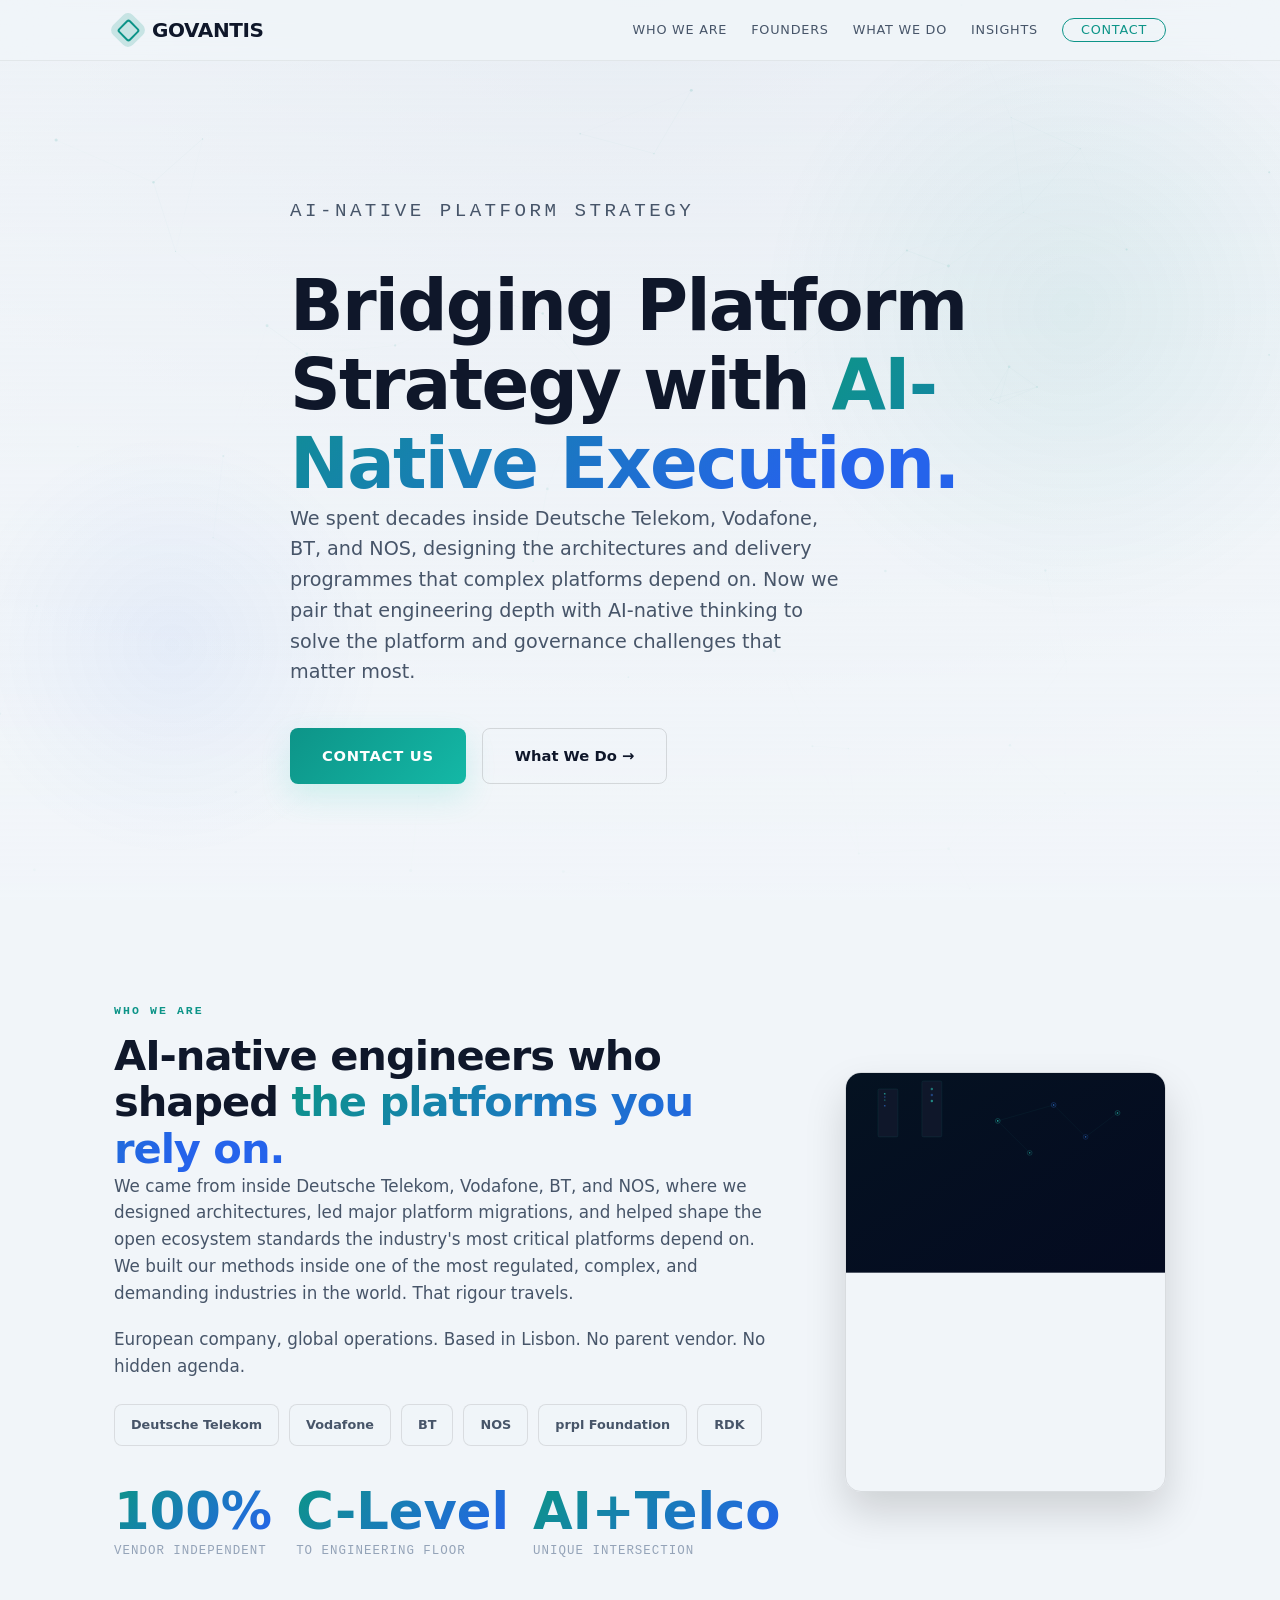
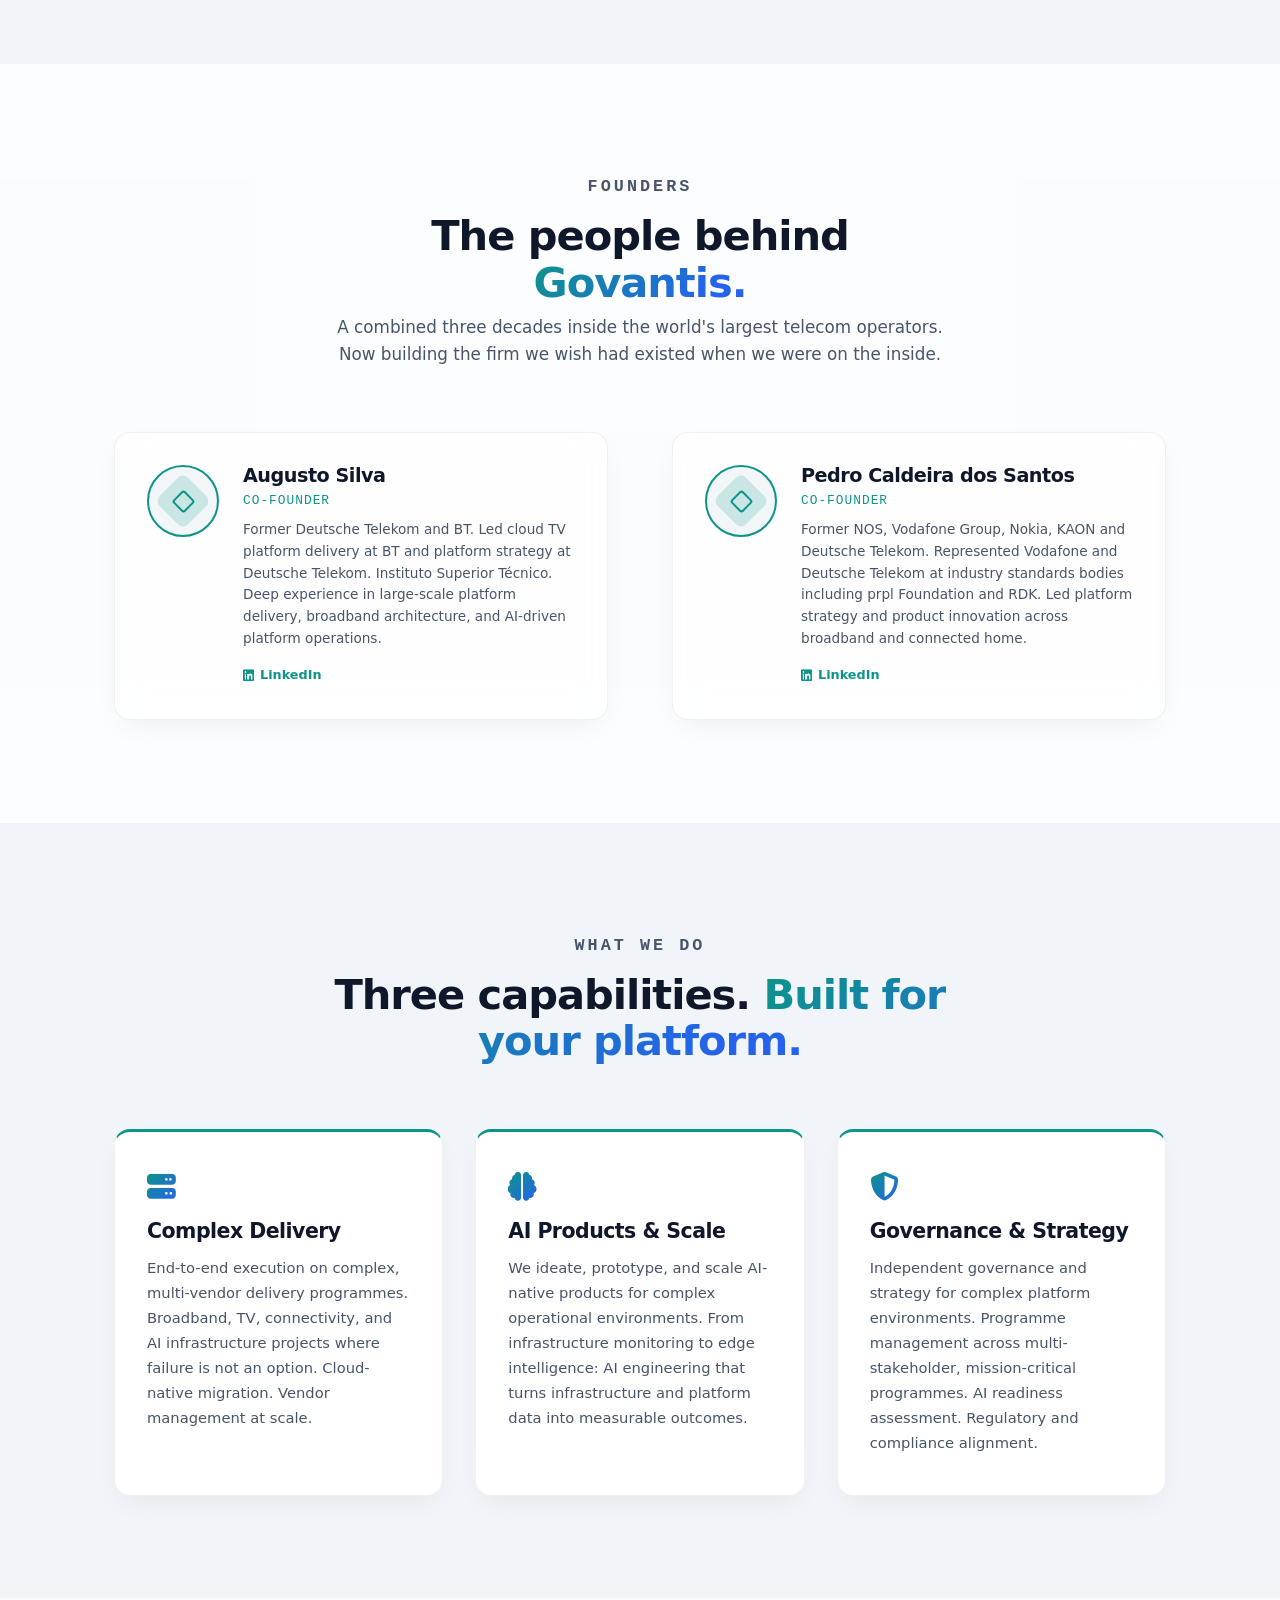
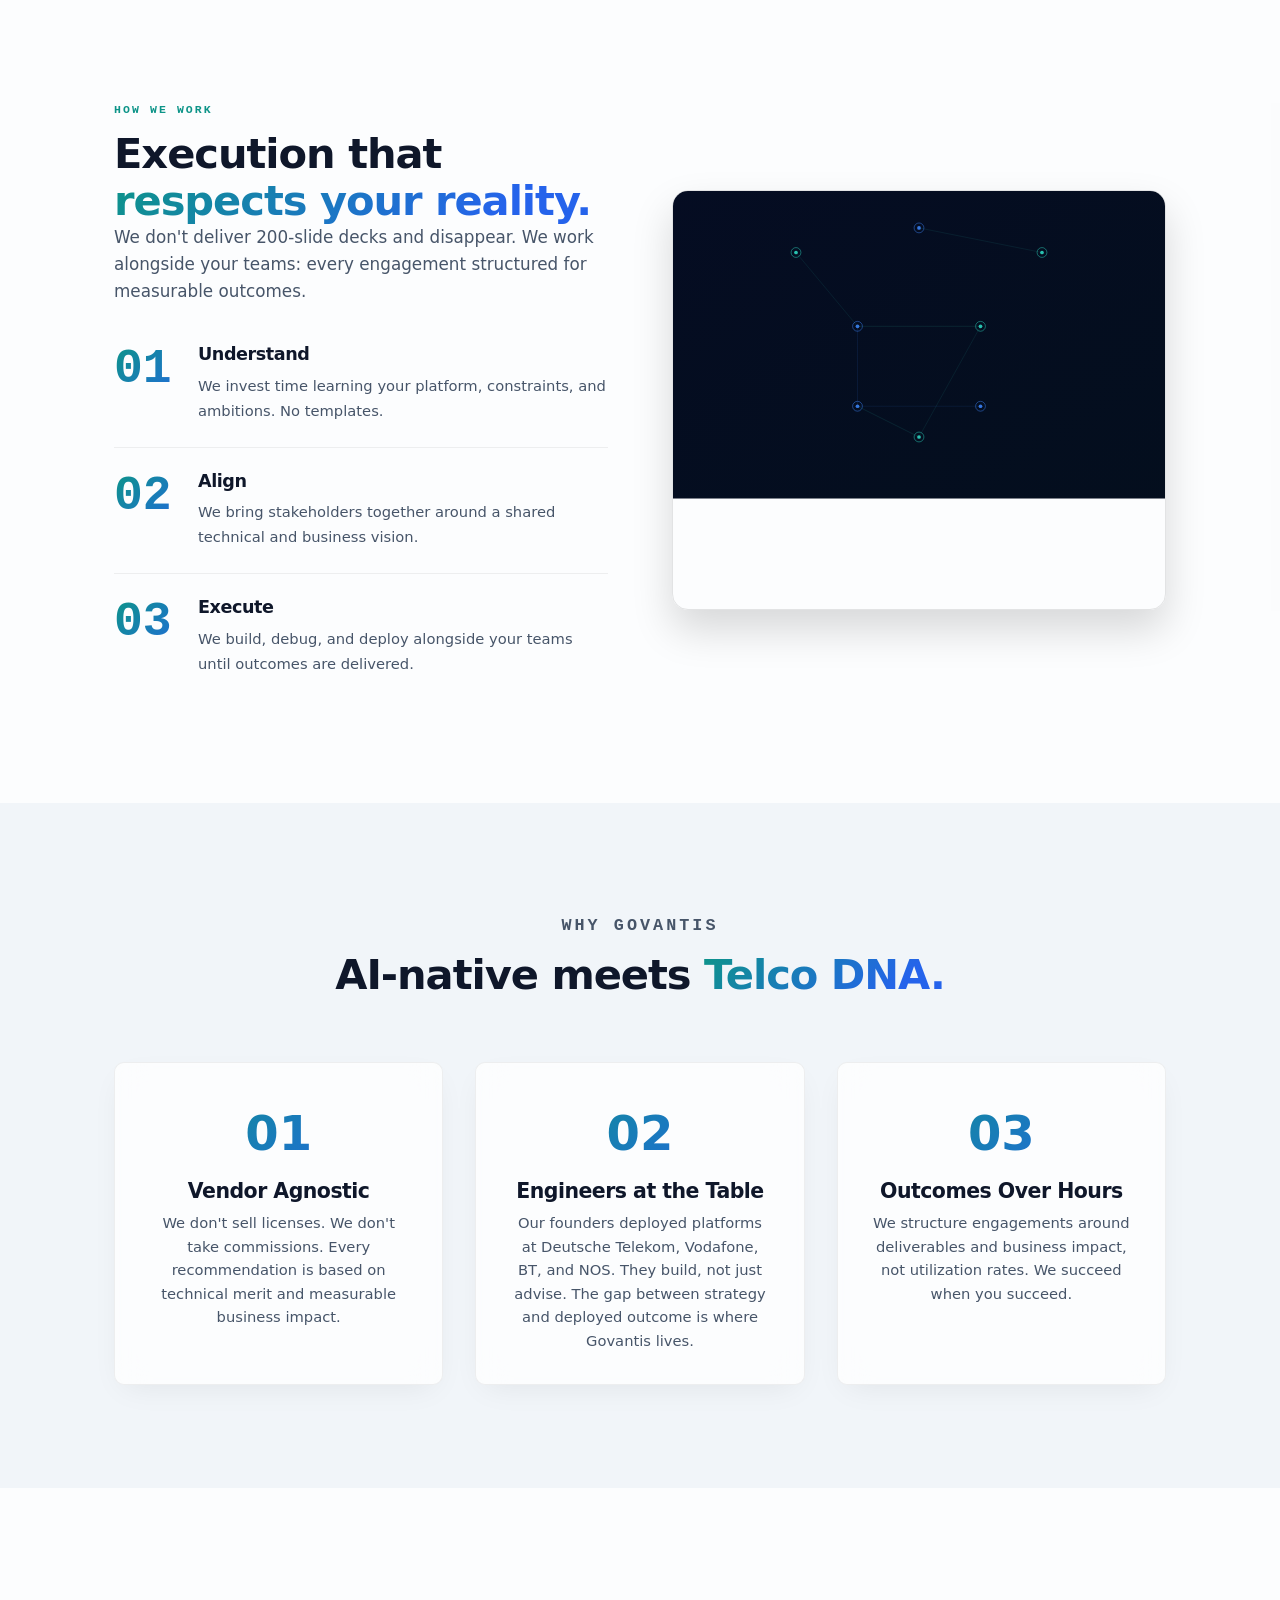
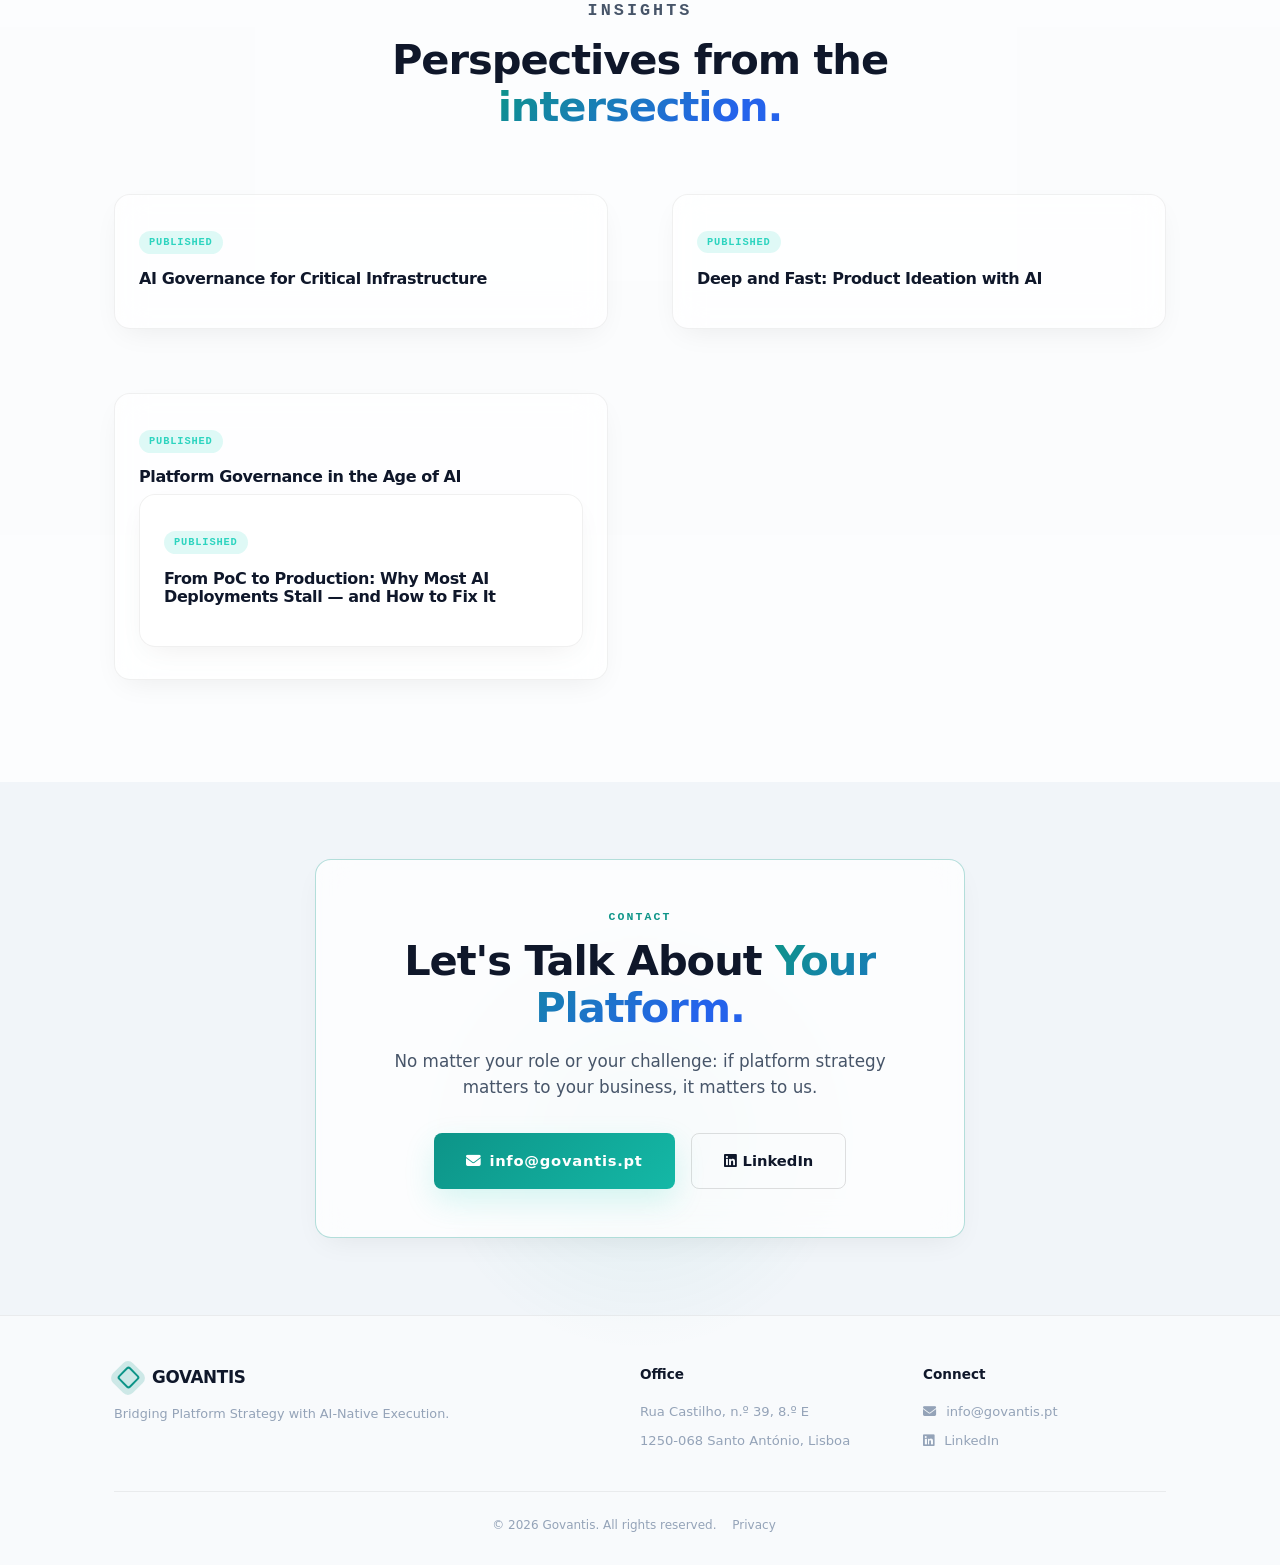
==== index.html @ 92e49b00 "Publish: 3 insights (AI Governance, Deep&Fast, Platform Governance) + PDFs" ====
<!DOCTYPE html>
<html lang="en">
<head>
    <meta charset="UTF-8">
    <meta http-equiv="Content-Security-Policy" content="default-src 'none'; script-src 'self' 'unsafe-inline' https://www.googletagmanager.com https://*.google-analytics.com https://snap.licdn.com; style-src 'self' 'unsafe-inline' https://fonts.googleapis.com https://cdnjs.cloudflare.com; font-src 'self' https://fonts.gstatic.com https://cdnjs.cloudflare.com; img-src 'self' data: https://*.google-analytics.com https://*.analytics.google.com https://*.g.doubleclick.net https://px.ads.linkedin.com; connect-src 'self' https://www.googletagmanager.com https://*.google-analytics.com https://*.analytics.google.com https://*.g.doubleclick.net https://snap.licdn.com https://*.ads.linkedin.com; frame-ancestors 'none'; base-uri 'self'; form-action 'self';">
    <meta http-equiv="X-Content-Type-Options" content="nosniff">
    <meta name="viewport" content="width=device-width, initial-scale=1.0">
    <meta name="description" content="Govantis — AI-native platform strategy consultancy for telecom operators. Complex Delivery, AI Products &amp; Scale, Governance &amp; Strategy. 100% vendor independent.">
    <meta name="robots" content="index, follow">
    <meta name="color-scheme" content="dark light">
    <meta name="google-site-verification" content="SpotRyNFncIbzcT3WdLFWmuHNCg55gSS2sIQDyolEV4">
    <title>Govantis — AI-Native Platform Strategy &amp; Execution for Telecom Operators</title>

    <!-- Google Analytics 4 — Adicionar ID real em https://analytics.google.com -->
    <!-- Google tag (gtag.js) -->
    <script async src="https://www.googletagmanager.com/gtag/js?id=G-XBNZGB109W"></script>
    <script>
    window.dataLayer = window.dataLayer || [];
    function gtag(){dataLayer.push(arguments);}
    gtag('js', new Date());
    gtag('config', 'G-XBNZGB109W', {
        send_page_view: true,
        cookie_flags: 'SameSite=None;Secure',
        anonymize_ip: true
    });
    </script>

    <!-- LinkedIn Insight Tag — Adicionar ID real em https://www.linkedin.com/campaignmanager -->
    <script>
    window._linkedin_partner_id = 'XXXXXXX';
    window._linkedin_data_partner_ids = window._linkedin_data_partner_ids || [];
    window._linkedin_data_partner_ids.push(window._linkedin_partner_id);
    </script>
    <script>
    (function(l){if(!l){window.lintrk=function(a,b){window.lintrk.q.push([a,b])};window.lintrk.q=[]}
    var s=document.getElementsByTagName('script')[0],b=document.createElement('script');
    b.type='text/javascript';b.async=true;
    b.src='https://snap.licdn.com/li.lms-analytics/insight.min.js';
    s.parentNode.insertBefore(b,s);})(window.linkedintrk);
    </script>

    <!-- Open Graph -->
    <meta property="og:title" content="Govantis — AI-Native Platform Strategy &amp; Execution">
    <meta property="og:description" content="AI-native platform consultancy for critical infrastructure. Complex Delivery, AI Products, and Governance for organizations that run on high-stakes platforms.">
    <meta property="og:url" content="https://govantis.pt/">
    <meta property="og:type" content="website">
    <meta property="og:image" content="https://govantis.pt/brand/govantis-og-image.svg">
    <meta property="og:image:width" content="1200">
    <meta property="og:image:height" content="630">
    <meta property="twitter:image" content="https://govantis.pt/brand/govantis-og-image.svg">
    <meta name="twitter:site" content="@Govantis">
    <meta property="og:locale" content="en_US">
    <meta property="og:site_name" content="Govantis">

    <!-- Twitter Card -->
    <meta name="twitter:card" content="summary_large_image">
    <meta name="twitter:title" content="Govantis — AI-Native Platform Strategy &amp; Execution">
    <meta name="twitter:description" content="AI-native platform consultancy for critical infrastructure. Complex Delivery, AI Products, and Governance for organizations that run on high-stakes platforms.">

    <!-- Structured Data -->
    <script type="application/ld+json">
    {
        "@context": "https://schema.org",
        "@type": "Organization",
        "name": "Govantis",
        "url": "https://govantis.pt/",
        "logo": "https://govantis.pt/brand/govantis-icon-512.svg",
        "description": "AI-native platform strategy consultancy for telecom operators. Independent, vendor-agnostic, founded by ex-Deutsche Telekom, Vodafone, BT and NOS engineers.",
        "address": {
            "@type": "PostalAddress",
            "streetAddress": "Rua Castilho, n.º 39, 8.º E",
            "addressLocality": "Lisbon",
            "addressCountry": "PT"
        },
        "email": "info@govantis.pt",
        "foundingDate": "2026-04",
        "contactPoint": {
            "@type": "ContactPoint",
            "telephone": "+351-XXX-XXX-XXX",
            "contactType": "sales",
            "email": "info@govantis.pt",
            "availableLanguage": ["English", "Portuguese"]
        },
        "keywords": ["telecom consulting", "AI strategy", "RDK", "platform governance", "AI Act compliance", "vendor independence"],
        "knowsAbout": ["artificial intelligence", "telecommunications", "platform engineering", "RDK", "broadband", "TV platforms"],
        "numberOfEmployees": 2,
        "sameAs": [
            "https://www.linkedin.com/company/govant-is/",
            "https://www.linkedin.com/in/augustosilva",
            "https://www.linkedin.com/in/pedrocaldeirasantos"
        ]
    }
    </script>
    <script type="application/ld+json">
    {
        "@context": "https://schema.org",
        "@type": "ProfessionalService",
        "name": "Govantis",
        "description": "Boutique consultancy for telecom operators adopting AI. Complex delivery, AI products, governance and strategy.",
        "areaServed": "Europe",
        "hasOfferCatalog": {
            "@type": "OfferCatalog",
            "name": "Govantis Services",
            "itemListElement": [
                {"@type": "Offer", "itemOffered": {"@type": "Service", "name": "Complex Delivery", "description": "Multi-vendor delivery programmes for broadband, TV, and AI infrastructure"}},
                {"@type": "Offer", "itemOffered": {"@type": "Service", "name": "AI Products & Scale", "description": "Ideate, prototype, and scale AI-native products for complex operational environments"}},
                {"@type": "Offer", "itemOffered": {"@type": "Service", "name": "Governance & Strategy", "description": "Independent governance, AI readiness assessment, regulatory compliance"}}
            ]
        }
    }
    </script>

    <link rel="canonical" href="https://govantis.pt/">
    <link rel="icon" type="image/svg+xml" href="/brand/govantis-favicon.svg">
    <link rel="apple-touch-icon" href="/brand/govantis-icon-256.png">
    <link rel="preconnect" href="https://fonts.googleapis.com">
    <link rel="preconnect" href="https://fonts.gstatic.com" crossorigin>
    <link href="https://fonts.googleapis.com/css2?family=Inter:wght@300;400;500;600;700;800;900&family=JetBrains+Mono:wght@400;500&display=swap" rel="stylesheet">
    <link rel="stylesheet" href="https://cdnjs.cloudflare.com/ajax/libs/font-awesome/6.5.1/css/all.min.css">
    <style>
        /* ========================================
           DESIGN SYSTEM — Dual Mode (Dark + Light)
           ======================================== */

        /* --- DARK MODE (default) --- */
        :root {
            --bg: #020617; --bg2: #0f172a;
            --surface: rgba(15,23,42,0.6); --surface-hover: rgba(30,41,59,0.6);
            --elevated: rgba(30,41,59,0.5);
            --accent: #2dd4bf; --accent2: #3b82f6;
            --accent-glow: rgba(45,212,191,0.06);
            --accent2-glow: rgba(59,130,246,0.05);
            --text: #f8fafc; --text2: #94a3b8; --text3: #64748b;
            --border: rgba(255,255,255,0.06); --border-med: rgba(255,255,255,0.10);
            --card-bg: rgba(15,23,42,0.55); --card-hover: rgba(30,41,59,0.55);
            --header-bg: rgba(2,6,23,0.7); --header-blur: blur(24px);
            --pillar-bg: transparent; --pillar-border: var(--accent);
            --partner-bg: rgba(30,41,59,0.35); --partner-text: #cbd5e1;
            --stat3: var(--text3);
            --canvas-bg: radial-gradient(circle at 50% 0%, #0f172a 0%, var(--bg) 85%);
            --overlay: linear-gradient(180deg, rgba(2,6,23,0.15) 0%, rgba(2,6,23,0.9) 100%);
            --footer-bg: rgba(2,6,23,0.95);
            --btn-outline-border: rgba(255,255,255,0.10); --btn-outline-text: var(--text);
            --pillar-text: var(--text2);
            --card-shadow: 0 20px 50px -15px rgba(0,0,0,0.4);
            --cta-card-border: rgba(45,212,191,0.2);
        }

        /* --- LIGHT MODE (system preference) --- */
        @media (prefers-color-scheme: light) {
            :root {
                --bg: #f1f5f9; --bg2: #e2e8f0;
                --surface: rgba(255,255,255,0.75); --surface-hover: rgba(255,255,255,0.9);
                --elevated: rgba(255,255,255,0.85);
                --accent: #0d9488; --accent2: #2563eb;
                --accent-glow: rgba(13,148,136,0.08);
                --accent2-glow: rgba(37,99,235,0.06);
                --text: #0f172a; --text2: #475569; --text3: #94a3b8;
                --border: rgba(0,0,0,0.06); --border-med: rgba(0,0,0,0.10);
                --card-bg: rgba(255,255,255,0.75); --card-hover: rgba(255,255,255,0.95);
                --header-bg: rgba(241,245,249,0.8); --header-blur: blur(20px);
                --pillar-bg: #fff; --pillar-border: var(--accent);
                --partner-bg: rgba(241,245,249,0.8); --partner-text: #475569;
                --stat3: var(--text3);
                --canvas-bg: radial-gradient(circle at 50% 0%, #e2e8f0 0%, #f1f5f9 85%);
                --overlay: linear-gradient(180deg, rgba(241,245,249,0.4) 0%, rgba(241,245,249,0.92) 100%);
                --footer-bg: #f8fafc;
                --btn-outline-border: rgba(0,0,0,0.12); --btn-outline-text: var(--text);
                --pillar-text: var(--text2);
                --card-shadow: 0 10px 30px -10px rgba(0,0,0,0.08);
                --cta-card-border: rgba(13,148,136,0.3);
            }
        }

        /* --- Base --- */
        *,*::before,*::after{margin:0;padding:0;box-sizing:border-box}
        html{scroll-behavior:smooth}
        body{font-family:'Inter',system-ui,sans-serif;background:var(--bg);color:var(--text);line-height:1.6;overflow-x:hidden;-webkit-font-smoothing:antialiased;transition:background .3s,color .3s}
        :focus-visible{outline:2px solid #2dd4bf;outline-offset:2px;border-radius:2px}

        /* --- Canvas (dark anchor in all modes) --- */
        #canvas{position:fixed;top:0;left:0;width:100vw;height:100vh;z-index:-2;background:var(--canvas-bg)}
        .canvas-overlay{position:fixed;top:0;left:0;width:100vw;height:100vh;background:var(--overlay);z-index:-1;pointer-events:none;transition:background .3s}

        /* --- Layout --- */
        .container{max-width:1180px;margin:0 auto;padding:0 5%;position:relative;z-index:10}
        .sec{padding:clamp(4rem,8vw,7rem) 0}
        .grid2{display:grid;grid-template-columns:1fr 1fr;gap:clamp(2rem,5vw,4rem);align-items:center}
        .grid3{display:grid;grid-template-columns:repeat(3,1fr);gap:clamp(1.5rem,3vw,2rem)}
        @media(max-width:992px){.grid2,.grid3{grid-template-columns:1fr}}

        /* --- Typography --- */
        h1,h2,h3,h4{font-weight:700;line-height:1.12;letter-spacing:-.025em}
        h1{font-size:clamp(2.4rem,5.5vw,4.8rem)}
        h2{font-size:clamp(1.7rem,3.8vw,2.6rem)}
        h3{font-size:clamp(1.15rem,1.6vw,1.5rem)}
        .grad{background:linear-gradient(135deg,var(--accent) 0%,var(--accent2) 80%);-webkit-background-clip:text;-webkit-text-fill-color:transparent;background-clip:text;color:transparent;font-weight:800}
        .label{color:var(--accent);text-transform:uppercase;letter-spacing:.18em;font-size:.72rem;font-weight:600;margin-bottom:.75rem;font-family:'JetBrains Mono',monospace}

        /* --- Glass Cards --- */
        .glass{background:var(--card-bg);backdrop-filter:blur(24px);-webkit-backdrop-filter:blur(24px);border:1px solid var(--border);border-radius:16px;box-shadow:var(--card-shadow);transition:background .3s,border .3s,box-shadow .3s}
        .glass-sm{border-radius:10px}

        /* --- Header --- */
        .header{position:fixed;top:0;left:0;width:100%;z-index:1000;padding:14px 0;background:var(--header-bg);backdrop-filter:var(--header-blur);-webkit-backdrop-filter:var(--header-blur);border-bottom:1px solid var(--border);transition:background .3s}
        .header .container{display:flex;justify-content:space-between;align-items:center}
        .logo{display:flex;align-items:center;gap:10px;cursor:pointer;text-decoration:none}
        .logo-mark{position:relative;width:28px;height:28px;display:flex;align-items:center;justify-content:center}
        .logo-mark .outer{position:absolute;inset:0;background:var(--accent);border-radius:7px;transform:rotate(45deg);opacity:.18;transition:transform .5s ease}
        .logo-mark:hover .outer,.logo-mark.anim .outer{transform:rotate(90deg)}
        .logo-mark .inner{width:17px;height:17px;border:2px solid var(--accent);border-radius:3px;transform:rotate(45deg);transition:transform .5s ease}
        .logo-mark:hover .inner,.logo-mark.anim .inner{transform:rotate(0deg)}
        .logo-text{font-size:1.25rem;font-weight:700;letter-spacing:-.02em;color:var(--text)}
        .nav{display:flex;gap:24px;align-items:center}
        .nav a{font-size:.8rem;font-weight:500;color:var(--text2);text-transform:uppercase;letter-spacing:.06em;transition:color .15s;text-decoration:none;padding:6px 0;line-height:1}
        .nav a:hover{color:var(--accent)}
        .nav a.cta-link{padding:5px 18px;border:1px solid var(--accent);border-radius:100px;color:var(--accent);line-height:1}
        .nav a.cta-link:hover{background:var(--accent);color:#fff}
        @media(max-width:768px){
            .nav{position:fixed;top:0;right:-100%;width:75%;max-width:320px;height:100vh;flex-direction:column;padding:80px 32px 32px;gap:0;background:rgba(2,6,23,.97);backdrop-filter:blur(24px);transition:right .3s ease;z-index:999;align-items:stretch}
            .nav.open{right:0}
            .nav a{padding:14px 0;border-bottom:1px solid rgba(255,255,255,.04);font-size:.85rem;display:block}
            .nav a.cta-link{border:1px solid var(--accent);border-radius:100px;margin-top:16px;text-align:center;padding:10px 0}
            .hamburger{display:flex!important}
            .hamburger.open .bar:nth-child(1){transform:rotate(45deg) translate(5px,5px)}
            .hamburger.open .bar:nth-child(2){opacity:0}
            .hamburger.open .bar:nth-child(3){transform:rotate(-45deg) translate(5px,-5px)}
        }
        @media(min-width:769px){.hamburger{display:none!important}}

        /* --- Hero --- */
        .hero{min-height:100vh;display:flex;align-items:center;padding-top:80px;position:relative}
        .hero::before{content:'';position:absolute;top:-10%;right:-15%;width:800px;height:800px;background:radial-gradient(circle,var(--accent-glow) 0%,transparent 55%);animation:pulseA 12s infinite alternate ease-in-out;z-index:0;pointer-events:none}
        .hero::after{content:'';position:absolute;bottom:-5%;left:-10%;width:600px;height:600px;background:radial-gradient(circle,var(--accent2-glow) 0%,transparent 50%);animation:pulseB 14s infinite alternate-reverse ease-in-out;z-index:0;pointer-events:none}
        @keyframes pulseA{0%{opacity:.25;transform:scale(.85) translate(0,0)}100%{opacity:.65;transform:scale(1.1) translate(-40px,40px)}}
        @keyframes pulseB{0%{opacity:.2;transform:scale(.9) translate(0,0)}100%{opacity:.55;transform:scale(1.08) translate(30px,-30px)}}
        .hero-content{position:relative;z-index:1;max-width:700px}
        .hero p{font-size:clamp(1rem,1.6vw,1.2rem);color:var(--text2);max-width:560px;margin-bottom:2.5rem;font-weight:400}

        /* --- Buttons --- */
        .btn{display:inline-flex;align-items:center;gap:8px;padding:15px 32px;background:linear-gradient(135deg,var(--accent) 0%,#14b8a6 100%);color:#fff;font-weight:700;font-size:.92rem;border:none;border-radius:8px;cursor:pointer;text-transform:uppercase;letter-spacing:.05em;box-shadow:0 12px 30px rgba(45,212,191,.18);transition:all .3s;text-decoration:none}
        .btn:hover{transform:translateY(-3px);box-shadow:0 20px 45px rgba(45,212,191,.3)}
        .btn-outline{display:inline-flex;align-items:center;gap:6px;padding:15px 32px;background:transparent;border:1px solid var(--btn-outline-border);color:var(--btn-outline-text);font-weight:600;font-size:.92rem;border-radius:8px;cursor:pointer;text-decoration:none;transition:all .3s}
        .btn-outline:hover{border-color:var(--accent);color:var(--accent);transform:translateY(-2px)}
        .btn-group{display:flex;gap:1rem;flex-wrap:wrap}

        /* --- Image blocks --- */
        .img-block{height:420px;border-radius:16px;overflow:hidden;border:1px solid var(--border-med);box-shadow:0 20px 40px rgba(0,0,0,.15);position:relative}

        /* --- Partners --- */
        .partner-row{display:flex;flex-wrap:wrap;gap:10px;margin-top:1.5rem}
        .partner{background:var(--partner-bg);padding:10px 16px;border-radius:8px;font-weight:600;font-size:.8rem;color:var(--partner-text);border:1px solid var(--border-med);transition:all .3s}
        .partner:hover{border-color:var(--accent);color:var(--text);background:rgba(45,212,191,.07);transform:translateY(-2px)}

        /* --- Section header --- */
        .sec-header{text-align:center;max-width:620px;margin:0 auto 4rem}
        .sec-header p{color:var(--text2);margin-top:.5rem;font-size:1.05rem}

        /* --- Pillars --- */
        .pillar{padding:2.5rem 2rem;border-top:3px solid var(--pillar-border);background:var(--pillar-bg);border-radius:16px;transition:all .4s;box-shadow:var(--card-shadow);border:1px solid var(--border);border-top:3px solid var(--pillar-border)}
        .pillar:hover{transform:translateY(-8px);box-shadow:0 20px 50px rgba(45,212,191,.08)}
        .pillar i{font-size:1.8rem;background:linear-gradient(135deg,var(--accent),var(--accent2));-webkit-background-clip:text;-webkit-text-fill-color:transparent;margin-bottom:1.2rem}
        .pillar h3{margin-bottom:.75rem}
        .pillar p{font-size:.92rem;color:var(--pillar-text);line-height:1.7}

        /* --- Stats --- */
        .stat-block{display:grid;grid-template-columns:repeat(3,1fr);gap:1.5rem;margin-top:2.5rem}
        .stat .num{font-size:clamp(2rem,4vw,3.5rem);font-weight:900;background:linear-gradient(135deg,var(--accent),var(--accent2));-webkit-background-clip:text;-webkit-text-fill-color:transparent;line-height:1;margin-bottom:.25rem;white-space:nowrap}
        .stat .desc{font-size:.78rem;color:var(--stat3);font-family:'JetBrains Mono',monospace;text-transform:uppercase;letter-spacing:.08em}
        @media(max-width:768px){.stat-block{grid-template-columns:1fr}}

        /* --- How We Work --- */
        .process-step{display:flex;gap:1.5rem;padding:1.5rem 0;border-bottom:1px solid var(--border)}
        .process-step:last-child{border-bottom:none}
        .process-num{font-family:'JetBrains Mono',monospace;font-size:3rem;font-weight:900;background:linear-gradient(135deg,var(--accent),var(--accent2));-webkit-background-clip:text;-webkit-text-fill-color:transparent;line-height:1;min-width:60px}
        .process-body h4{font-size:1.1rem;margin-bottom:.5rem}
        .process-body p{font-size:.92rem;color:var(--text2);line-height:1.7}

        /* --- Founders --- */
        .founder-card{display:flex;gap:1.5rem;padding:2rem;align-items:flex-start}
        .founder-avatar{width:72px;height:72px;border-radius:50%;border:2px solid var(--accent);display:flex;align-items:center;justify-content:center;flex-shrink:0;background:rgba(15,23,42,.8);overflow:hidden}
        .founder-avatar .logo-mark{width:40px;height:40px}
        .founder-info h3{font-size:1.2rem;margin-bottom:.25rem;color:var(--text)}
        .founder-info .title{color:var(--accent);font-size:.8rem;font-family:'JetBrains Mono',monospace;text-transform:uppercase;letter-spacing:.08em;margin-bottom:.5rem}
        .founder-info p{font-size:.85rem;color:var(--text2);line-height:1.6;margin-bottom:.75rem}
        .founder-info .linkedin{display:inline-flex;align-items:center;gap:6px;color:var(--accent);font-size:.8rem;text-decoration:none;font-weight:600}
        .founder-info .linkedin:hover{opacity:.8}
        @media(max-width:768px){.founder-card{flex-direction:column;align-items:center;text-align:center}}

        /* --- Insights --- */
        .insight-card{padding:2rem 1.5rem;text-align:left;transition:all .3s;text-decoration:none;display:block;color:inherit;}
        .insight-card:hover{transform:translateY(-5px);border-color:var(--accent);box-shadow:0 15px 40px rgba(45,212,191,.08)}
        .insight-card .tag{display:inline-block;padding:3px 10px;background:rgba(45,212,191,.1);color:var(--accent);border-radius:100px;font-size:.65rem;font-weight:600;text-transform:uppercase;letter-spacing:.08em;margin-bottom:1rem;font-family:'JetBrains Mono',monospace}
        .insight-card h4{font-size:1rem;margin-bottom:.5rem;color:var(--text)}
        .insight-card p{font-size:.82rem;color:var(--text3);line-height:1.6}
        .insight-card .author{font-size:.72rem;color:var(--text3);margin-top:1rem;font-family:'JetBrains Mono',monospace}

        /* --- CTA --- */
        .cta{text-align:center;padding:clamp(3rem,6vw,5rem) 0;position:relative}
        .cta::before{content:'';position:absolute;top:20%;left:50%;transform:translateX(-50%);width:500px;height:500px;background:radial-gradient(circle,var(--accent-glow) 0%,transparent 60%);pointer-events:none}
        .cta-card{display:inline-block;padding:3rem;max-width:650px;border:1px solid var(--cta-card-border)}

        /* --- Footer --- */
        .footer{padding:3rem 0 2rem;border-top:1px solid var(--border);background:var(--footer-bg);transition:background .3s}
        .footer-grid{display:grid;grid-template-columns:2fr 1fr 1fr;gap:2.5rem}
        .footer-grid h5{font-size:.85rem;margin-bottom:1rem;color:var(--text)}
        .footer-grid p,.footer-grid a{display:block;color:var(--text3);font-size:.82rem;margin-bottom:.5rem;transition:color .15s;text-decoration:none}
        .footer-grid a:hover{color:var(--accent)}
        .footer-bottom{margin-top:2rem;padding-top:1.5rem;border-top:1px solid var(--border);text-align:center;color:var(--text3);font-size:.75rem}
        .footer-bottom a{color:var(--text3);text-decoration:none;margin:0 .75rem}
        .footer-bottom a:hover{color:var(--accent)}
        @media(max-width:768px){.footer-grid{grid-template-columns:1fr}}

        /* --- Animations --- */
        .reveal{opacity:0;transform:translateY(35px);transition:opacity .8s ease,transform .8s ease}
        .reveal.vis{opacity:1;transform:translateY(0)}


        /* --- Alt section backgrounds --- */
        .sec-alt{background:var(--surface);transition:background .3s}

        /* --- Glass refinement for light mode --- */
        @media (prefers-color-scheme: light) {
            .glass{backdrop-filter:blur(16px);-webkit-backdrop-filter:blur(16px)}
            .pillar{border:1px solid var(--border);border-top:3px solid var(--pillar-border)}
            .founder-avatar{background:rgba(241,245,249,0.9)}
        }
    </style>
</head>
<body>
<canvas id="canvas"></canvas>
<div class="canvas-overlay"></div>

<header class="header">
    <div class="container">
        <a href="#" class="logo" id="log">
            <div class="logo-mark"><div class="outer"></div><div class="inner"></div></div>
            <span class="logo-text">GOVANTIS</span>
        </a>
        <nav class="nav" id="nav">
            <a href="#who">Who We Are</a>
            <a href="#founders">Founders</a>
            <a href="#what">What We Do</a>
            <a href="#insights">Insights</a>
            <a href="#contact" class="cta-link">Contact</a>
        </nav>
        <button class="hamburger" id="hamburger" aria-label="Menu" style="display:none">
            <span class="bar" style="display:block;width:22px;height:2px;background:var(--text);margin:5px 0;border-radius:1px;transition:transform .3s,opacity .3s"></span>
            <span class="bar" style="display:block;width:22px;height:2px;background:var(--text);margin:5px 0;border-radius:1px;transition:transform .3s,opacity .3s"></span>
            <span class="bar" style="display:block;width:22px;height:2px;background:var(--text);margin:5px 0;border-radius:1px;transition:transform .3s,opacity .3s"></span>
        </button>
    </div>
</header>
<main id="content">

<section class="hero">
    <div class="container">
        <div class="hero-content reveal">
            <p class="label">AI-Native Platform Strategy</p>
            <h1>Bridging Platform Strategy with <span class="grad">AI-Native Execution.</span></h1>
            <p>We spent decades inside Deutsche Telekom, Vodafone, BT, and NOS, designing the architectures and delivery programmes that complex platforms depend on. Now we pair that engineering depth with AI-native thinking to solve the platform and governance challenges that matter most.</p>
            <div class="btn-group">
                <a href="mailto:info@govantis.pt" class="btn">Contact Us</a>
                <a href="#what" class="btn-outline">What We Do →</a>
            </div>
        </div>
    </div>
</section>

<section id="who" class="sec">
    <div class="container grid2">
        <div class="reveal">
            <p class="label">Who We Are</p>
            <h2>AI-native engineers who shaped <span class="grad">the platforms you rely on.</span></h2>
            <p style="color:var(--text2);font-size:1.05rem;margin-bottom:1.2rem;">We came from inside Deutsche Telekom, Vodafone, BT, and NOS, where we designed architectures, led major platform migrations, and helped shape the open ecosystem standards the industry's most critical platforms depend on. We built our methods inside one of the most regulated, complex, and demanding industries in the world. That rigour travels.</p>
            <p style="color:var(--text2);font-size:1.05rem;margin-bottom:1.2rem;">European company, global operations. Based in Lisbon. No parent vendor. No hidden agenda.</p>
            <div class="partner-row">
                <div class="partner">Deutsche Telekom</div><div class="partner">Vodafone</div><div class="partner">BT</div>
                <div class="partner">NOS</div><div class="partner">prpl Foundation</div><div class="partner">RDK</div>
            </div>
            <div class="stat-block">
                <div class="stat"><div class="num">100%</div><div class="desc">Vendor Independent</div></div>
                <div class="stat"><div class="num">C-Level</div><div class="desc">to Engineering Floor</div></div>
                <div class="stat"><div class="num">AI+Telco</div><div class="desc">Unique Intersection</div></div>
            </div>
        </div>
        <div class="reveal" style="transition-delay:150ms">
            <div class="img-block">
<svg xmlns="http://www.w3.org/2000/svg" viewBox="0 0 800 500" fill="none"><defs><linearGradient id="g1v7" x1="0" y1="0" x2="1" y2="1"><stop offset="0%" stop-color="#2dd4bf" stop-opacity="0.06"/><stop offset="100%" stop-color="#3b82f6" stop-opacity="0.04"/></linearGradient></defs><rect width="800" height="500" fill="#020617"/><rect width="800" height="500" fill="url(#g1v7)"/><g stroke="#ffffff" stroke-opacity="0.02" stroke-width="1"><line x1="0" y1="80" x2="800" y2="80"/><line x1="0" y1="160" x2="800" y2="160"/><line x1="0" y1="250" x2="800" y2="250"/><line x1="100" y1="0" x2="100" y2="500"/><line x1="220" y1="0" x2="220" y2="500"/><line x1="360" y1="0" x2="360" y2="500"/><line x1="500" y1="0" x2="500" y2="500"/></g><g><rect x="80" y="40" width="50" height="120" rx="4" fill="#0f172a" stroke="#2dd4bf" stroke-opacity="0.2" stroke-width="1"/><rect x="95" y="50" width="4" height="4" rx="1" fill="#2dd4bf" opacity="0.6"/><rect x="95" y="58" width="4" height="4" rx="1" fill="#3b82f6" opacity="0.4"/><rect x="95" y="66" width="4" height="4" rx="1" fill="#2dd4bf" opacity="0.3"/><rect x="95" y="80" width="4" height="4" rx="1" fill="#3b82f6" opacity="0.5"/></g><g><rect x="190" y="20" width="50" height="140" rx="4" fill="#0f172a" stroke="#2dd4bf" stroke-opacity="0.2" stroke-width="1"/><circle cx="215" cy="40" r="3" fill="#2dd4bf" opacity="0.5"/><circle cx="215" cy="55" r="3" fill="#3b82f6" opacity="0.4"/><circle cx="215" cy="70" r="3" fill="#2dd4bf" opacity="0.6"/></g><circle cx="380" cy="120" r="6" fill="none" stroke="#2dd4bf" stroke-opacity="0.4" stroke-width="1.5"/><circle cx="380" cy="120" r="2" fill="#2dd4bf" opacity="0.8"/><circle cx="520" cy="80" r="6" fill="none" stroke="#3b82f6" stroke-opacity="0.4" stroke-width="1.5"/><circle cx="520" cy="80" r="2" fill="#3b82f6" opacity="0.8"/><circle cx="460" cy="200" r="6" fill="none" stroke="#2dd4bf" stroke-opacity="0.3" stroke-width="1.5"/><circle cx="460" cy="200" r="2" fill="#2dd4bf" opacity="0.6"/><circle cx="600" cy="160" r="6" fill="none" stroke="#3b82f6" stroke-opacity="0.3" stroke-width="1.5"/><circle cx="600" cy="160" r="2" fill="#3b82f6" opacity="0.6"/><circle cx="680" cy="100" r="6" fill="none" stroke="#2dd4bf" stroke-opacity="0.4" stroke-width="1.5"/><circle cx="680" cy="100" r="2" fill="#2dd4bf" opacity="0.8"/><g stroke="#2dd4bf" stroke-opacity="0.12" stroke-width="1"><line x1="380" y1="120" x2="520" y2="80"/><line x1="380" y1="120" x2="460" y2="200"/><line x1="520" y1="80" x2="600" y2="160"/><line x1="600" y1="160" x2="680" y2="100"/></g></svg>
            </div>
        </div>
    </div>
</section>

<section id="founders" class="sec sec-alt">
    <div class="container">
        <div class="sec-header reveal">
            <p class="label">Founders</p>
            <h2>The people behind <span class="grad">Govantis.</span></h2>
            <p style="color:var(--text2)">A combined three decades inside the world's largest telecom operators. Now building the firm we wish had existed when we were on the inside.</p>
        </div>
        <div class="grid2">
            <div class="founder-card glass reveal">
                <div class="founder-avatar"><div class="logo-mark"><div class="outer"></div><div class="inner"></div></div></div>
                <div class="founder-info">
                    <h3>Augusto Silva</h3><div class="title">Co-Founder</div>
                    <p>Former Deutsche Telekom and BT. Led cloud TV platform delivery at BT and platform strategy at Deutsche Telekom. Instituto Superior Técnico. Deep experience in large-scale platform delivery, broadband architecture, and AI-driven platform operations.</p>
                    <a href="https://www.linkedin.com/in/augustosilva" class="linkedin" rel="noopener noreferrer" target="_blank"><i class="fa-brands fa-linkedin"></i> LinkedIn</a>
                </div>
            </div>
            <div class="founder-card glass reveal" style="transition-delay:100ms">
                <div class="founder-avatar"><div class="logo-mark"><div class="outer"></div><div class="inner"></div></div></div>
                <div class="founder-info">
                    <h3>Pedro Caldeira dos Santos</h3><div class="title">Co-Founder</div>
                    <p>Former NOS, Vodafone Group, Nokia, KAON and Deutsche Telekom. Represented Vodafone and Deutsche Telekom at industry standards bodies including prpl Foundation and RDK. Led platform strategy and product innovation across broadband and connected home.</p>
                    <a href="https://www.linkedin.com/in/pedrocaldeirasantos" class="linkedin" rel="noopener noreferrer" target="_blank"><i class="fa-brands fa-linkedin"></i> LinkedIn</a>
                </div>
            </div>
        </div>
    </div>
</section>

<section id="what" class="sec">
    <div class="container">
        <div class="sec-header reveal">
            <p class="label">What We Do</p>
            <h2>Three capabilities. <span class="grad">Built for your platform.</span></h2>
        </div>
        <div class="grid3">
            <div class="pillar reveal">
                <i class="fa-solid fa-server"></i>
                <h3>Complex Delivery</h3>
                <p>End-to-end execution on complex, multi-vendor delivery programmes. Broadband, TV, connectivity, and AI infrastructure projects where failure is not an option. Cloud-native migration. Vendor management at scale.</p>
            </div>
            <div class="pillar reveal" style="transition-delay:100ms">
                <i class="fa-solid fa-brain"></i>
                <h3>AI Products & Scale</h3>
                <p>We ideate, prototype, and scale AI-native products for complex operational environments. From infrastructure monitoring to edge intelligence: AI engineering that turns infrastructure and platform data into measurable outcomes.</p>
            </div>
            <div class="pillar reveal" style="transition-delay:200ms">
                <i class="fa-solid fa-shield-halved"></i>
                <h3>Governance & Strategy</h3>
                <p>Independent governance and strategy for complex platform environments. Programme management across multi-stakeholder, mission-critical programmes. AI readiness assessment. Regulatory and compliance alignment.</p>
            </div>
        </div>
    </div>
</section>

<section id="how" class="sec sec-alt">
    <div class="container grid2">
        <div class="reveal">
            <p class="label">How We Work</p>
            <h2>Execution that <span class="grad">respects your reality.</span></h2>
            <p style="color:var(--text2);font-size:1.05rem;margin-bottom:1rem;">We don't deliver 200-slide decks and disappear. We work alongside your teams: every engagement structured for measurable outcomes.</p>
            <div class="process-step"><div class="process-num">01</div><div class="process-body"><h4>Understand</h4><p>We invest time learning your platform, constraints, and ambitions. No templates.</p></div></div>
            <div class="process-step"><div class="process-num">02</div><div class="process-body"><h4>Align</h4><p>We bring stakeholders together around a shared technical and business vision.</p></div></div>
            <div class="process-step"><div class="process-num">03</div><div class="process-body"><h4>Execute</h4><p>We build, debug, and deploy alongside your teams until outcomes are delivered.</p></div></div>
        </div>
        <div class="reveal" style="transition-delay:150ms">
            <div class="img-block">
<svg xmlns="http://www.w3.org/2000/svg" viewBox="0 0 800 500" fill="none"><defs><linearGradient id="g2v7" x1="0" y1="0" x2="1" y2="1"><stop offset="0%" stop-color="#3b82f6" stop-opacity="0.05"/><stop offset="100%" stop-color="#2dd4bf" stop-opacity="0.04"/></linearGradient></defs><rect width="800" height="500" fill="#020617"/><rect width="800" height="500" fill="url(#g2v7)"/><circle cx="200" cy="100" r="8" fill="none" stroke="#2dd4bf" stroke-opacity="0.5" stroke-width="1.5"/><circle cx="200" cy="100" r="3" fill="#2dd4bf" opacity="0.9"/><circle cx="400" cy="60" r="8" fill="none" stroke="#3b82f6" stroke-opacity="0.5" stroke-width="1.5"/><circle cx="400" cy="60" r="3" fill="#3b82f6" opacity="0.9"/><circle cx="600" cy="100" r="8" fill="none" stroke="#2dd4bf" stroke-opacity="0.5" stroke-width="1.5"/><circle cx="600" cy="100" r="3" fill="#2dd4bf" opacity="0.9"/><circle cx="300" cy="220" r="8" fill="none" stroke="#3b82f6" stroke-opacity="0.5" stroke-width="1.5"/><circle cx="300" cy="220" r="3" fill="#3b82f6" opacity="0.9"/><circle cx="500" cy="220" r="8" fill="none" stroke="#2dd4bf" stroke-opacity="0.5" stroke-width="1.5"/><circle cx="500" cy="220" r="3" fill="#2dd4bf" opacity="0.9"/><circle cx="300" cy="350" r="8" fill="none" stroke="#3b82f6" stroke-opacity="0.5" stroke-width="1.5"/><circle cx="300" cy="350" r="3" fill="#3b82f6" opacity="0.9"/><circle cx="400" cy="400" r="8" fill="none" stroke="#2dd4bf" stroke-opacity="0.5" stroke-width="1.5"/><circle cx="400" cy="400" r="3" fill="#2dd4bf" opacity="0.9"/><circle cx="500" cy="350" r="8" fill="none" stroke="#3b82f6" stroke-opacity="0.5" stroke-width="1.5"/><circle cx="500" cy="350" r="3" fill="#3b82f6" opacity="0.9"/><g stroke-width="1"><line x1="200" y1="100" x2="300" y2="220" stroke="#2dd4bf" stroke-opacity="0.15"/><line x1="400" y1="60" x2="600" y2="100" stroke="#2dd4bf" stroke-opacity="0.15"/><line x1="300" y1="220" x2="500" y2="220" stroke="#2dd4bf" stroke-opacity="0.18"/><line x1="300" y1="220" x2="300" y2="350" stroke="#3b82f6" stroke-opacity="0.18"/><line x1="500" y1="220" x2="400" y2="400" stroke="#2dd4bf" stroke-opacity="0.15"/><line x1="300" y1="350" x2="400" y2="400" stroke="#2dd4bf" stroke-opacity="0.18"/><line x1="300" y1="350" x2="500" y2="350" stroke="#3b82f6" stroke-opacity="0.15"/></g></svg>
            </div>
        </div>
    </div>
</section>

<section id="why" class="sec">
    <div class="container">
        <div class="sec-header reveal">
            <p class="label">Why Govantis</p>
            <h2>AI-native meets <span class="grad">Telco DNA.</span></h2>
        </div>
        <div class="grid3">
            <div class="glass glass-sm reveal" style="padding:2rem;text-align:center">
                <div style="font-size:3rem;font-weight:900;background:linear-gradient(135deg,var(--accent),var(--accent2));-webkit-background-clip:text;-webkit-text-fill-color:transparent;margin-bottom:.5rem">01</div>
                <h3>Vendor Agnostic</h3>
                <p style="color:var(--text2);font-size:.92rem;margin-top:.5rem">We don't sell licenses. We don't take commissions. Every recommendation is based on technical merit and measurable business impact.</p>
            </div>
            <div class="glass glass-sm reveal" style="--d:100ms;padding:2rem;text-align:center">
                <div style="font-size:3rem;font-weight:900;background:linear-gradient(135deg,var(--accent),var(--accent2));-webkit-background-clip:text;-webkit-text-fill-color:transparent;margin-bottom:.5rem">02</div>
                <h3>Engineers at the Table</h3>
                <p style="color:var(--text2);font-size:.92rem;margin-top:.5rem">Our founders deployed platforms at Deutsche Telekom, Vodafone, BT, and NOS. They build, not just advise. The gap between strategy and deployed outcome is where Govantis lives.</p>
            </div>
            <div class="glass glass-sm reveal" style="--d:200ms;padding:2rem;text-align:center">
                <div style="font-size:3rem;font-weight:900;background:linear-gradient(135deg,var(--accent),var(--accent2));-webkit-background-clip:text;-webkit-text-fill-color:transparent;margin-bottom:.5rem">03</div>
                <h3>Outcomes Over Hours</h3>
                <p style="color:var(--text2);font-size:.92rem;margin-top:.5rem">We structure engagements around deliverables and business impact, not utilization rates. We succeed when you succeed.</p>
            </div>
        </div>
    </div>
</section>

<section id="insights" class="sec sec-alt">
    <div class="container">
        <div class="sec-header reveal">
            <p class="label">Insights</p>
            <h2>Perspectives from the <span class="grad">intersection.</span></h2>
        </div>
        <div class="grid2">
            <div class="insight-card glass reveal" style="cursor:pointer">
                <a href="/insights/ai-governance-critical-infrastructure" style="text-decoration:none;color:inherit"><div class="tag" style="background:rgba(45,212,191,0.15);color:#2dd4bf">Published</div><h4>AI Governance for Critical Infrastructure</h4></a>
            </div>
            <div class="insight-card glass reveal" style="transition-delay:100ms;cursor:pointer">
                <a href="/insights/deep-and-fast-product-ideation" style="text-decoration:none;color:inherit"><div class="tag" style="background:rgba(45,212,191,0.15);color:#2dd4bf">Published</div><h4>Deep and Fast: Product Ideation with AI</h4></a>
            </div>
            <div class="insight-card glass reveal" style="transition-delay:200ms;cursor:pointer">
                <a href="/insights/platform-governance-age-of-ai" style="text-decoration:none;color:inherit"><div class="tag" style="background:rgba(45,212,191,0.15);color:#2dd4bf">Published</div><h4>Platform Governance in the Age of AI</h4></a>
            <div class="insight-card glass reveal" style="transition-delay:300ms;cursor:pointer">
                <a href="/insights/poc-to-production" style="text-decoration:none;color:inherit"><div class="tag" style="background:rgba(45,212,191,0.15);color:#2dd4bf">Published</div><h4>From PoC to Production: Why Most AI Deployments Stall — and How to Fix It</h4></a>
            </div>
        </div>
    </div>
</section>

<section id="contact" class="cta">
    <div class="container reveal">
        <div class="cta-card glass">
            <p class="label" style="text-align:center">Contact</p>
            <h2 style="margin-bottom:1rem">Let's Talk About <span class="grad">Your Platform.</span></h2>
            <p style="color:var(--text2);margin-bottom:2rem;font-size:1.05rem">No matter your role or your challenge: if platform strategy matters to your business, it matters to us.</p>
            <div class="btn-group" style="justify-content:center">
                <a href="mailto:info@govantis.pt" class="btn" style="text-transform:none"><i class="fa-solid fa-envelope"></i> info@govantis.pt</a>
                <a href="https://www.linkedin.com/company/govant-is/" class="btn-outline" style="text-transform:none" rel="noopener noreferrer" target="_blank"><i class="fa-brands fa-linkedin"></i> LinkedIn</a>
            </div>
        </div>
    </div>
</section>
</main>

<footer class="footer">
    <div class="container">
        <div class="footer-grid">
            <div>
                <div class="logo" style="cursor:default"><div class="logo-mark"><div class="outer"></div><div class="inner"></div></div><span class="logo-text" style="font-size:1.05rem">GOVANTIS</span></div>
                <p style="margin-top:.75rem;font-size:.8rem;color:var(--text3)">Bridging Platform Strategy with AI-Native Execution.</p>
            </div>
            <div><h5>Office</h5><p>Rua Castilho, n.º 39, 8.º E</p><p>1250-068 Santo António, Lisboa</p></div>
            <div><h5>Connect</h5><a href="mailto:info@govantis.pt"><i class="fa-solid fa-envelope" style="margin-right:6px"></i> info@govantis.pt</a><a href="https://www.linkedin.com/company/govant-is/" rel="noopener noreferrer" target="_blank"><i class="fa-brands fa-linkedin" style="margin-right:6px"></i> LinkedIn</a></div>
        </div>
        <div class="footer-bottom">&copy; 2026 Govantis. All rights reserved. <a href="/privacy">Privacy</a></div>
    </div>
</footer>

<script>
const log=document.getElementById('log');let ls=0;
window.addEventListener('scroll',()=>{const s=window.scrollY;if(s>ls&&s>80)log.querySelector('.logo-mark').classList.add('anim');else if(s<ls)log.querySelector('.logo-mark').classList.remove('anim');ls=s},{passive:true});
const ham=document.getElementById('hamburger'),nav=document.getElementById('nav');
ham&&ham.addEventListener('click',()=>{ham.classList.toggle('open');nav.classList.toggle('open')});
nav&&nav.querySelectorAll('a').forEach(a=>a.addEventListener('click',()=>{ham.classList.remove('open');nav.classList.remove('open')}));
const ob=new IntersectionObserver((e)=>{e.forEach(x=>{if(x.isIntersecting){x.target.classList.add('vis');ob.unobserve(x.target)}})},{rootMargin:'0px 0px -40px 0px',threshold:.08});
document.querySelectorAll('.reveal').forEach(el=>ob.observe(el));
const c=document.getElementById('canvas'),ctx=c.getContext('2d');let w,h,pts=[],D=150;
function rs(){w=c.width=window.innerWidth;h=c.height=window.innerHeight}
window.addEventListener('resize',rs);rs();
class P{constructor(){this.x=Math.random()*w;this.y=Math.random()*h;this.vx=(Math.random()-.5)*.35;this.vy=(Math.random()-.5)*.35;this.r=Math.random()*1.2+.4}
upd(){this.x+=this.vx;this.y+=this.vy;if(this.x<0||this.x>w)this.vx*=-1;if(this.y<0||this.y>h)this.vy*=-1}
drw(){ctx.beginPath();ctx.arc(this.x,this.y,this.r,0,Math.PI*2);
const isDark=matchMedia('(prefers-color-scheme: dark)').matches;
ctx.fillStyle=isDark?'rgba(45,212,191,.3)':'rgba(13,148,136,.25)';ctx.fill()}}
const n=Math.min(Math.floor(w*h/20000),80);for(let i=0;i<n;i++)pts.push(new P());
(function an(){ctx.clearRect(0,0,w,h);for(let i=0;i<pts.length;i++){pts[i].upd();pts[i].drw();for(let j=i+1;j<pts.length;j++){const dx=pts[i].x-pts[j].x,dy=pts[i].y-pts[j].y,d=Math.sqrt(dx*dx+dy*dy);if(d<D){ctx.beginPath();ctx.moveTo(pts[i].x,pts[i].y);ctx.lineTo(pts[j].x,pts[j].y);const isDark=matchMedia('(prefers-color-scheme: dark)').matches;ctx.strokeStyle=isDark?'rgba(45,212,191,'+(1-d/D)*.1+')':'rgba(13,148,136,'+(1-d/D)*.08+')';ctx.lineWidth=1;ctx.stroke()}}}requestAnimationFrame(an)})();
</script>

<!-- Event Tracking -->
<script>
(function() {
    // Track outbound link clicks on Contact / email
    document.querySelectorAll('a[href^="mailto:"], a[href*="linkedin.com"]').forEach(function(a) {
        a.addEventListener('click', function() {
            gtag('event', 'contact_click', {
                event_category: 'engagement',
                event_label: a.getAttribute('href')
            });
        });
    });

    // Track insight card clicks
    document.querySelectorAll('.insight-card, a[href^="/insights/"]').forEach(function(c) {
        c.addEventListener('click', function() {
            gtag('event', 'insight_click', {
                event_category: 'content',
                event_label: c.textContent.trim().substring(0, 80)
            });
        });
    });

    // Track What We Do pillar card clicks
    document.querySelectorAll('.pillar').forEach(function(p) {
        p.addEventListener('click', function() {
            gtag('event', 'pillar_view', {
                event_category: 'content',
                event_label: p.querySelector('h3') ? p.querySelector('h3').textContent.trim() : 'unknown'
            });
        });
    });

    // Track nav link clicks
    document.querySelectorAll('.nav a').forEach(function(a) {
        a.addEventListener('click', function() {
            gtag('event', 'nav_click', {
                event_category: 'navigation',
                event_label: a.textContent.trim()
            });
        });
    });

    // Track scroll depth (25%, 50%, 75%, 100%)
    var scrollDepths = [25, 50, 75, 100];
    var depthsLogged = {};
    window.addEventListener('scroll', function() {
        var scrollPct = Math.round((window.scrollY + window.innerHeight) / document.body.scrollHeight * 100);
        scrollDepths.forEach(function(d) {
            if (scrollPct >= d && !depthsLogged[d]) {
                depthsLogged[d] = true;
                gtag('event', 'scroll_depth', {
                    event_category: 'engagement',
                    event_label: d + '%',
                    value: d
                });
            }
        });
    });

    // Track time on page (30s, 60s, 120s)
    var timers = [30, 60, 120];
    setTimeout(function() {
        gtag('event', 'time_on_page', { event_category: 'engagement', event_label: '30s' });
    }, 30000);
    setTimeout(function() {
        gtag('event', 'time_on_page', { event_category: 'engagement', event_label: '60s' });
    }, 60000);
    setTimeout(function() {
        gtag('event', 'time_on_page', { event_category: 'engagement', event_label: '120s' });
    }, 120000);

    // Track section visibility via IntersectionObserver
    if ('IntersectionObserver' in window) {
        var sectionMap = {
            'hero': 'Hero',
            'who-we-are': 'Who We Are',
            'founders': 'Founders',
            'what-we-do': 'What We Do',
            'how-we-work': 'How We Work',
            'why-govantis': 'Why Govantis',
            'insights': 'Insights',
            'contact': 'Contact'
        };
        var observer = new IntersectionObserver(function(entries) {
            entries.forEach(function(entry) {
                if (entry.isIntersecting) {
                    var section = entry.target.id || entry.target.className;
                    gtag('event', 'section_view', {
                        event_category: 'engagement',
                        event_label: section
                    });
                    observer.unobserve(entry.target);
                }
            });
        }, { threshold: 0.3 });
        document.querySelectorAll('section[id], .sec[id]').forEach(function(s) {
            observer.observe(s);
        });
    }
})();
</script>
<noscript>
    <img height="1" width="1" style="display:none" alt="" src="https://px.ads.linkedin.com/collect/?pid=XXXXXXX&fmt=gif">
</noscript>

</body>
</html>
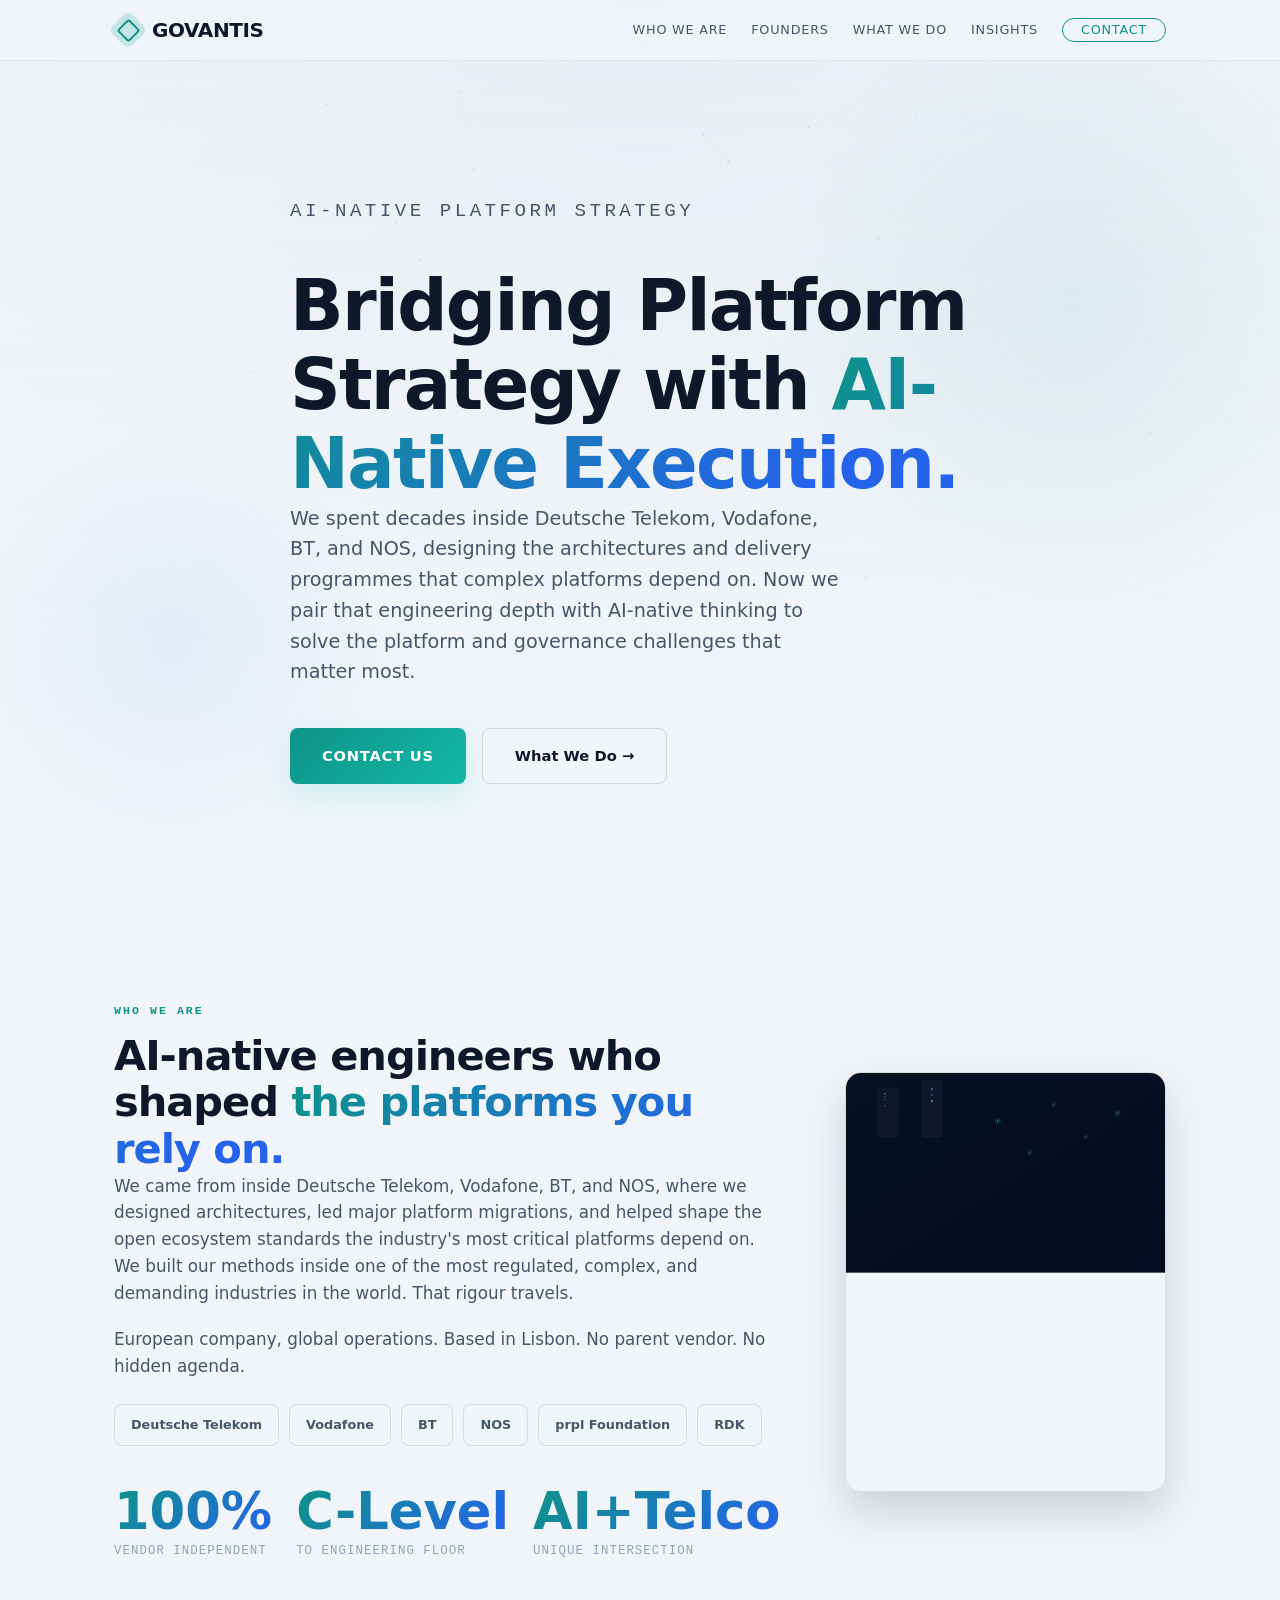
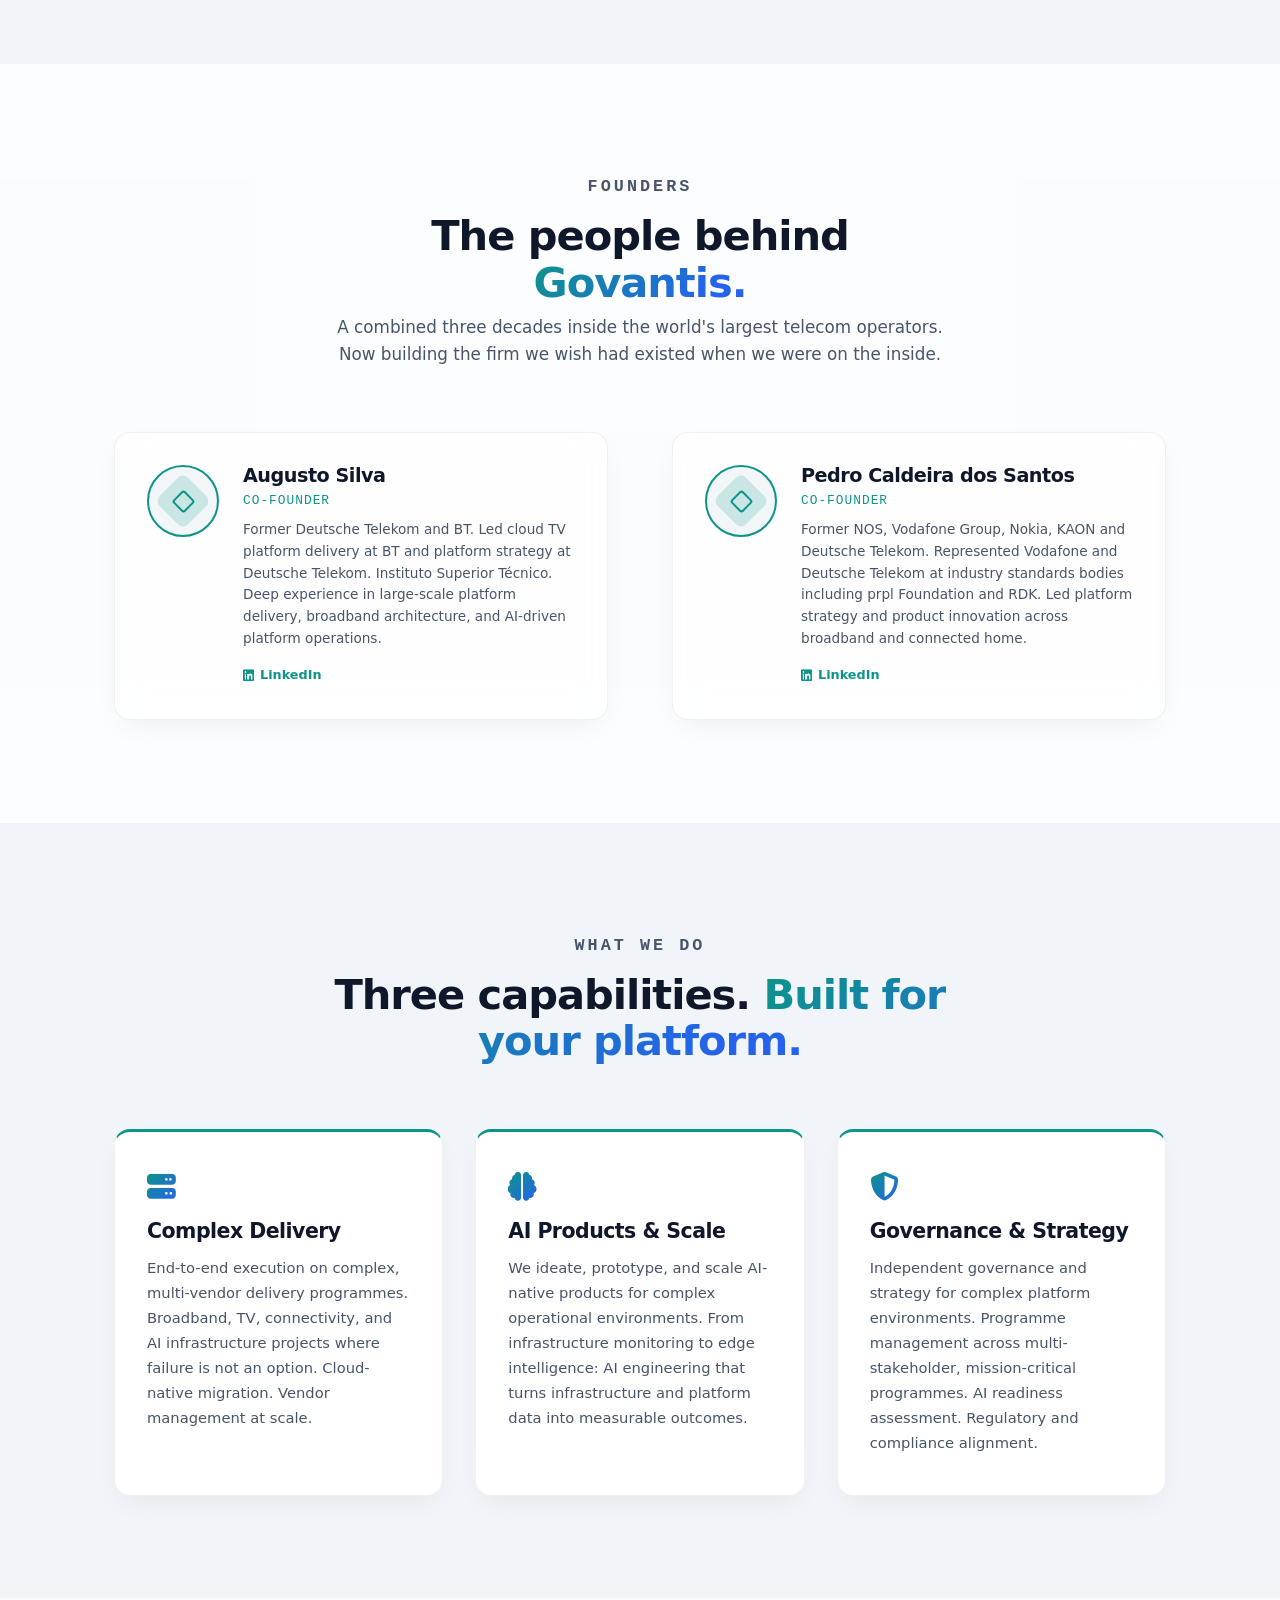
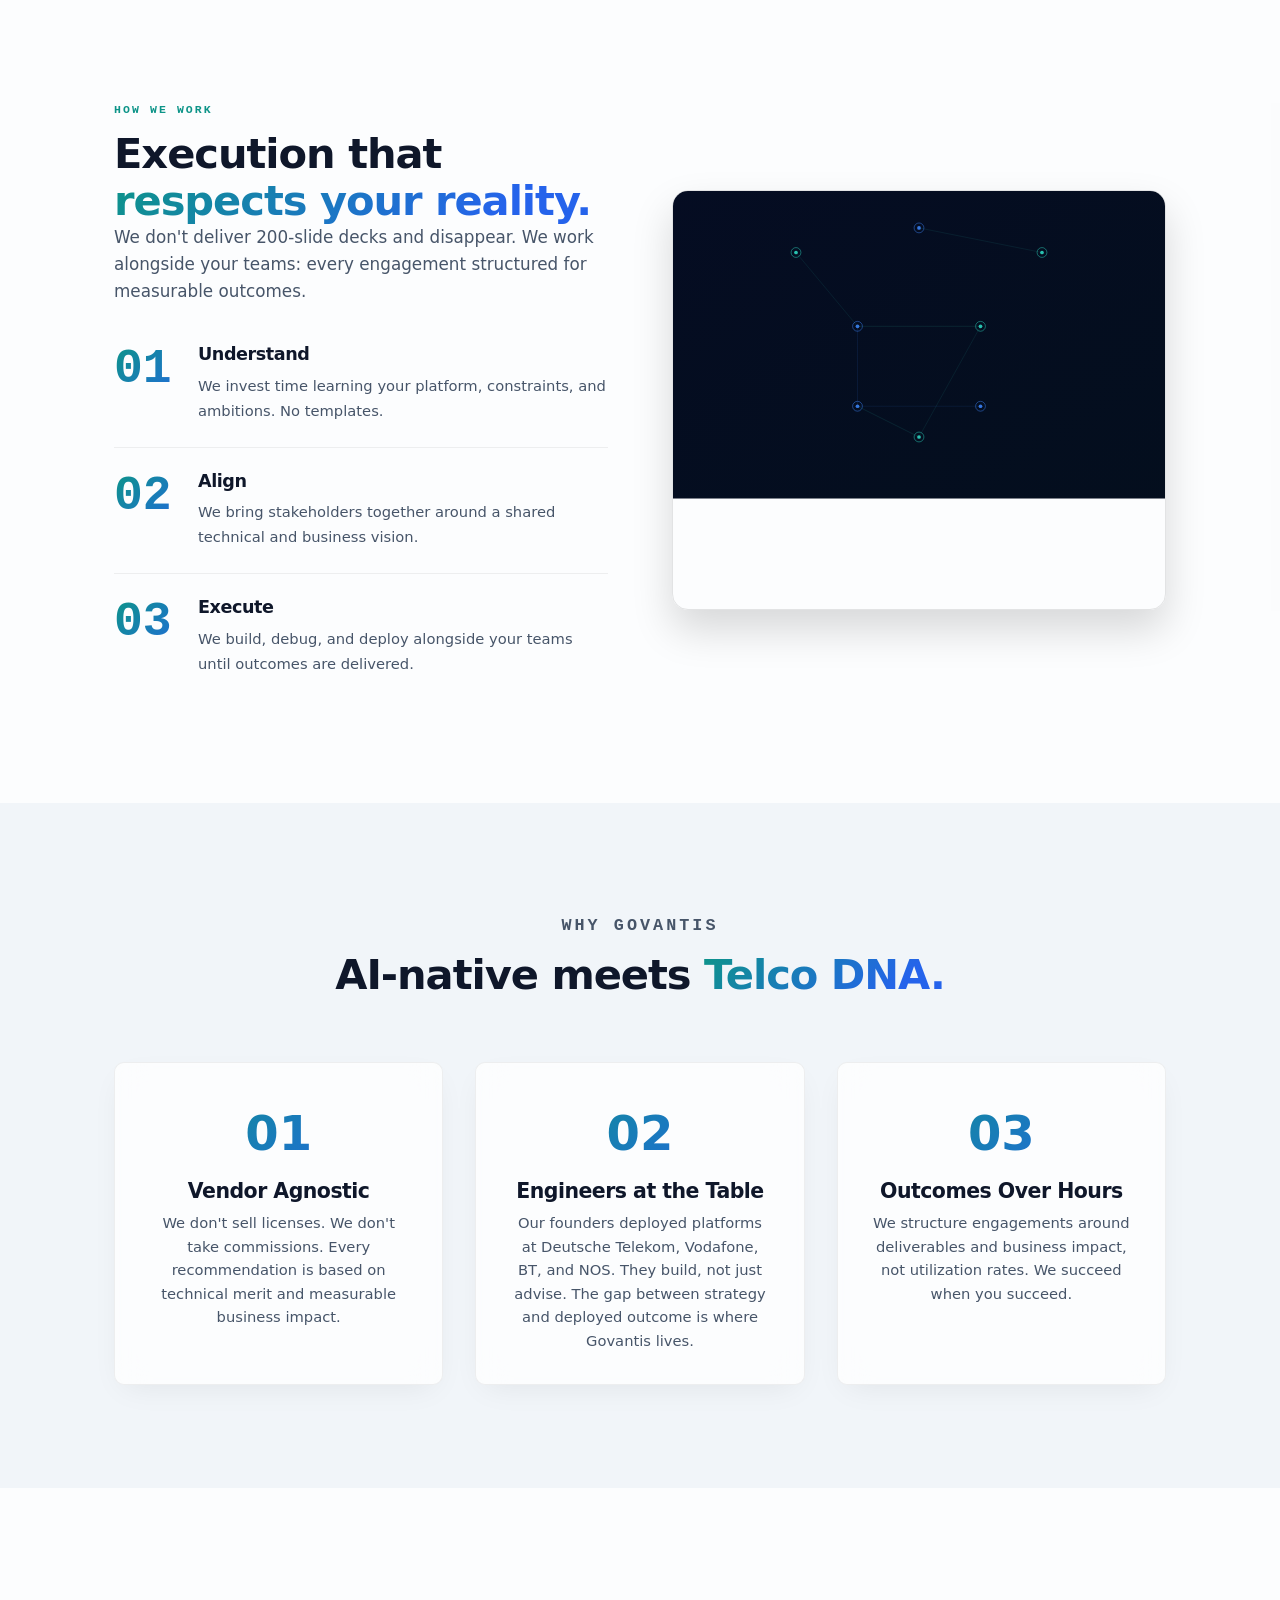
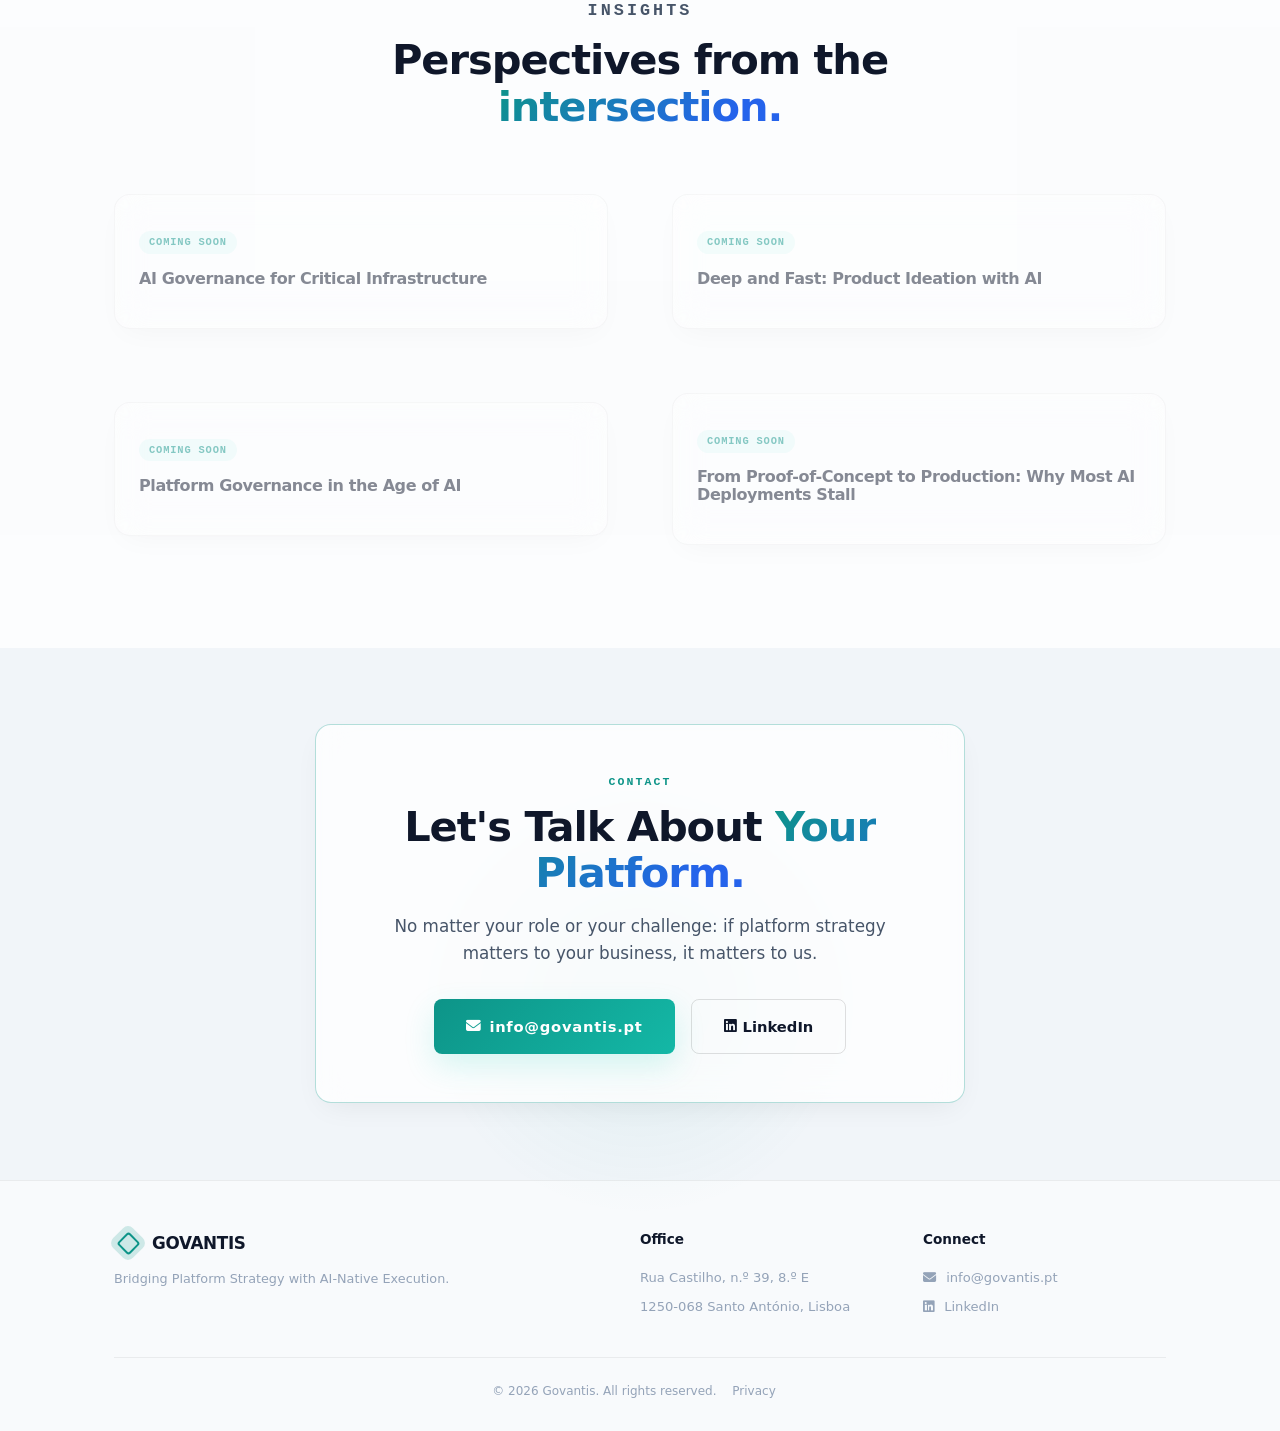
==== commit 0bc97b60: "Fix: restore Coming Soon — index.html reverted to pre-publication state" ====
--- a/index.html
+++ b/index.html
@@ -497,16 +497,17 @@
             <h2>Perspectives from the <span class="grad">intersection.</span></h2>
         </div>
         <div class="grid2">
-            <div class="insight-card glass reveal" style="cursor:pointer">
-                <a href="/insights/ai-governance-critical-infrastructure" style="text-decoration:none;color:inherit"><div class="tag" style="background:rgba(45,212,191,0.15);color:#2dd4bf">Published</div><h4>AI Governance for Critical Infrastructure</h4></a>
-            </div>
-            <div class="insight-card glass reveal" style="transition-delay:100ms;cursor:pointer">
-                <a href="/insights/deep-and-fast-product-ideation" style="text-decoration:none;color:inherit"><div class="tag" style="background:rgba(45,212,191,0.15);color:#2dd4bf">Published</div><h4>Deep and Fast: Product Ideation with AI</h4></a>
-            </div>
-            <div class="insight-card glass reveal" style="transition-delay:200ms;cursor:pointer">
-                <a href="/insights/platform-governance-age-of-ai" style="text-decoration:none;color:inherit"><div class="tag" style="background:rgba(45,212,191,0.15);color:#2dd4bf">Published</div><h4>Platform Governance in the Age of AI</h4></a>
-            <div class="insight-card glass reveal" style="transition-delay:300ms;cursor:pointer">
-                <a href="/insights/poc-to-production" style="text-decoration:none;color:inherit"><div class="tag" style="background:rgba(45,212,191,0.15);color:#2dd4bf">Published</div><h4>From PoC to Production: Why Most AI Deployments Stall — and How to Fix It</h4></a>
+            <div class="insight-card glass reveal" style="cursor:default;opacity:0.5">
+                <div class="tag">Coming Soon</div><h4>AI Governance for Critical Infrastructure</h4>
+            </div>
+            <div class="insight-card glass reveal" style="transition-delay:100ms;cursor:default;opacity:0.5">
+                <div class="tag">Coming Soon</div><h4>Deep and Fast: Product Ideation with AI</h4>
+            </div>
+            <div class="insight-card glass reveal" style="transition-delay:200ms;cursor:default;opacity:0.5">
+                <div class="tag">Coming Soon</div><h4>Platform Governance in the Age of AI</h4>
+            </div>
+            <div class="insight-card glass reveal" style="transition-delay:300ms;cursor:default;opacity:0.5">
+                <div class="tag">Coming Soon</div><h4>From Proof-of-Concept to Production: Why Most AI Deployments Stall</h4>
             </div>
         </div>
     </div>
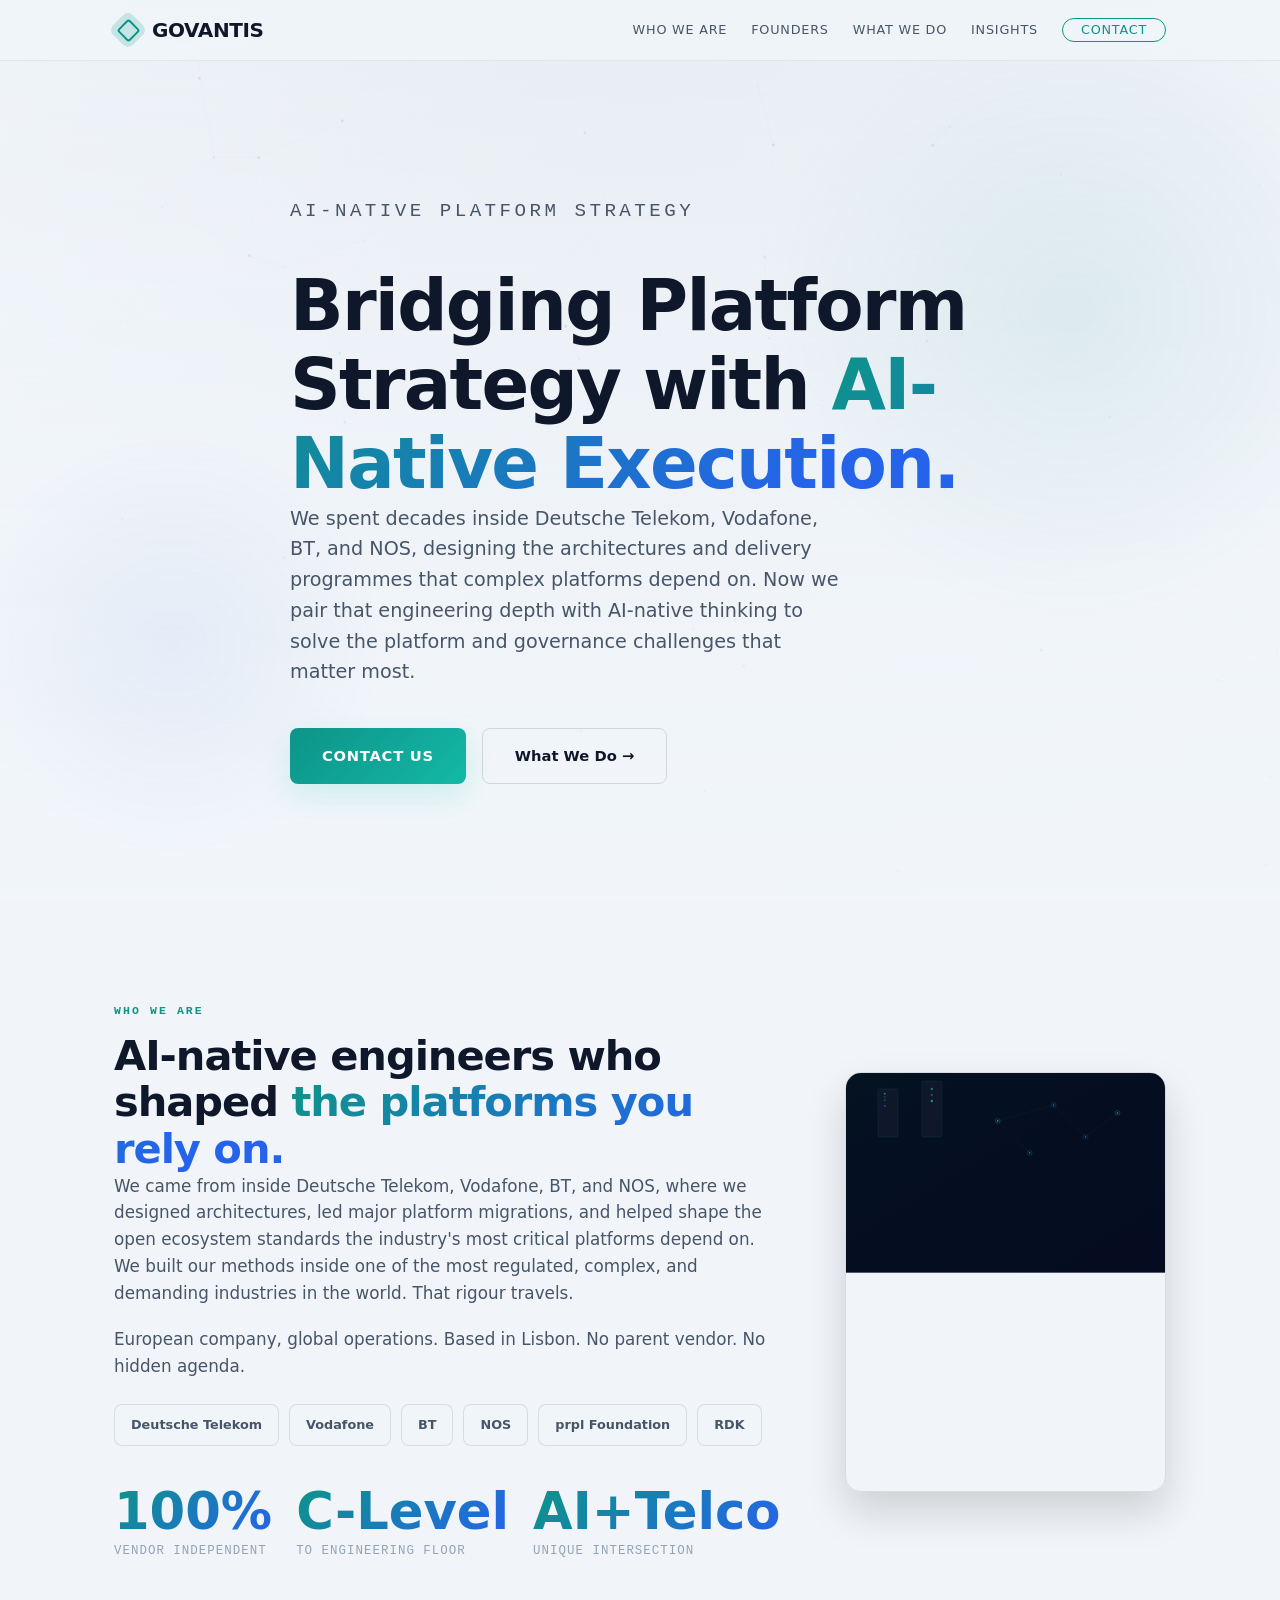
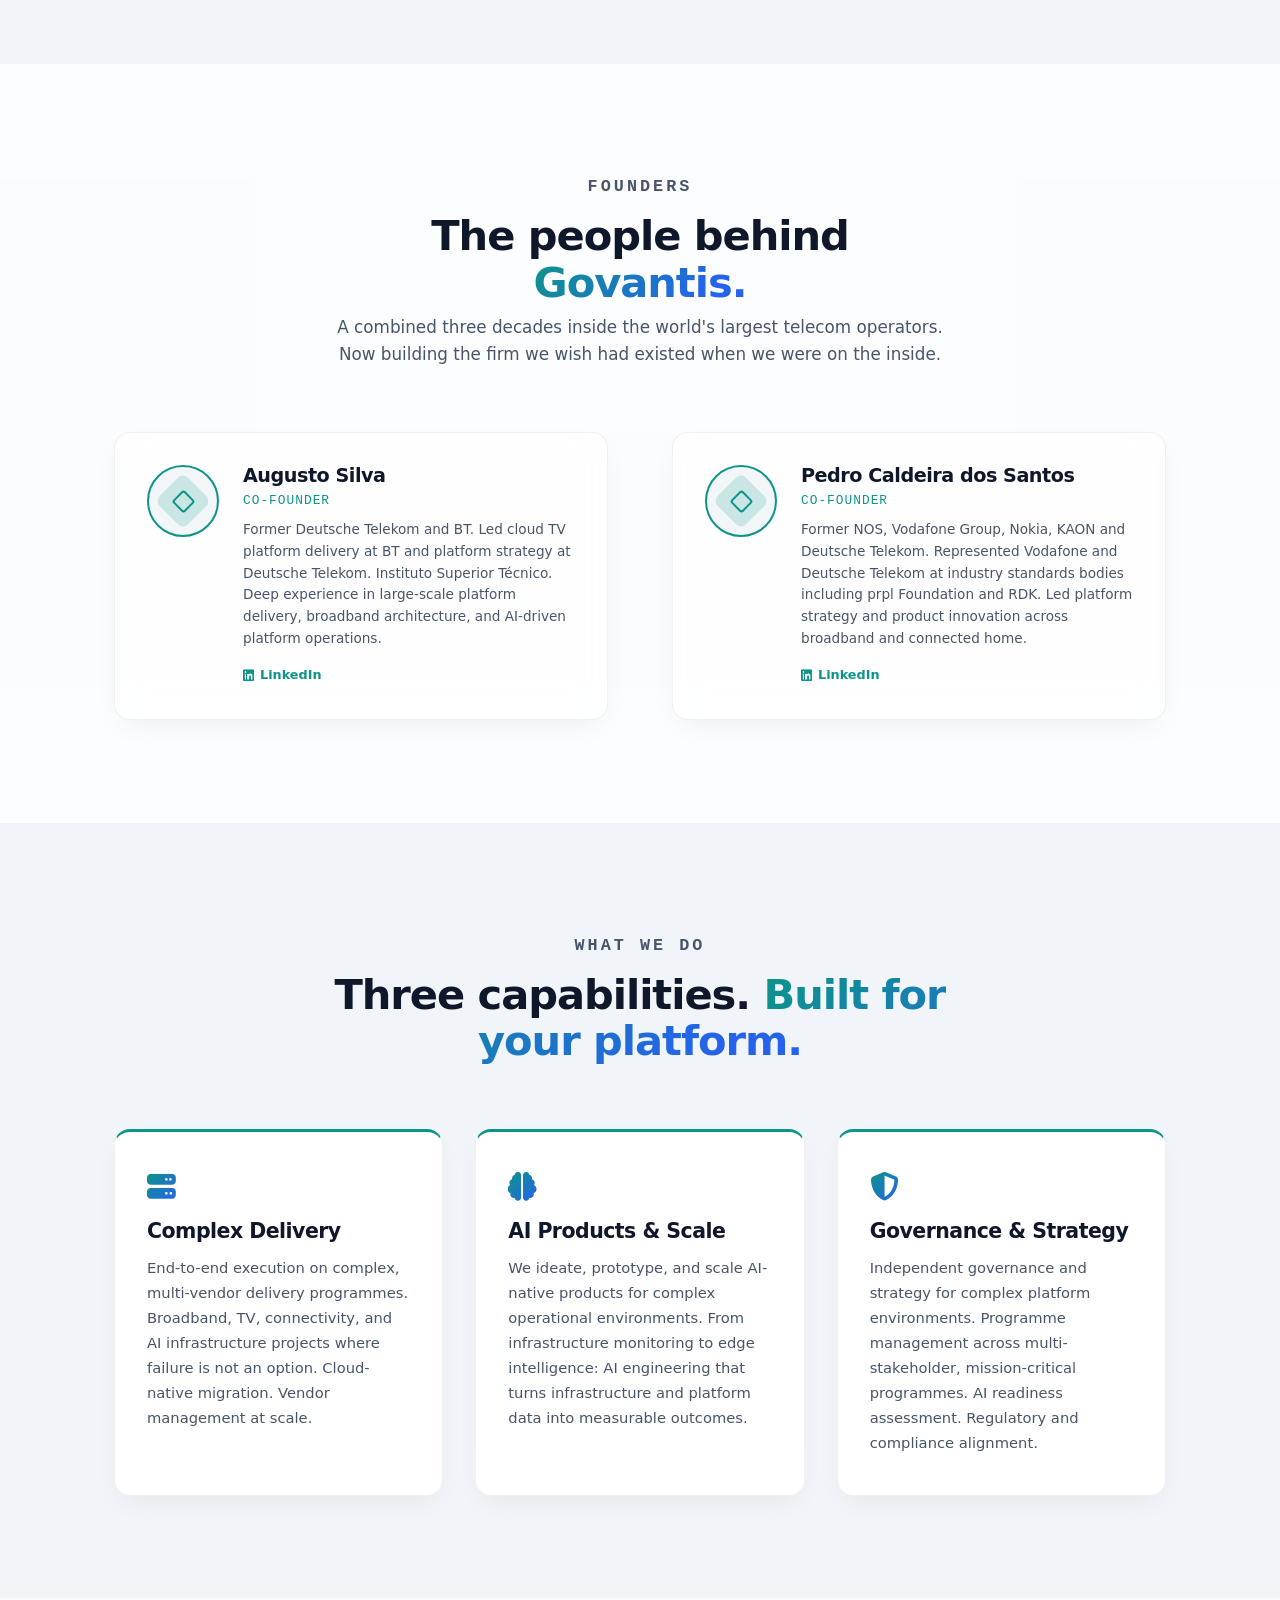
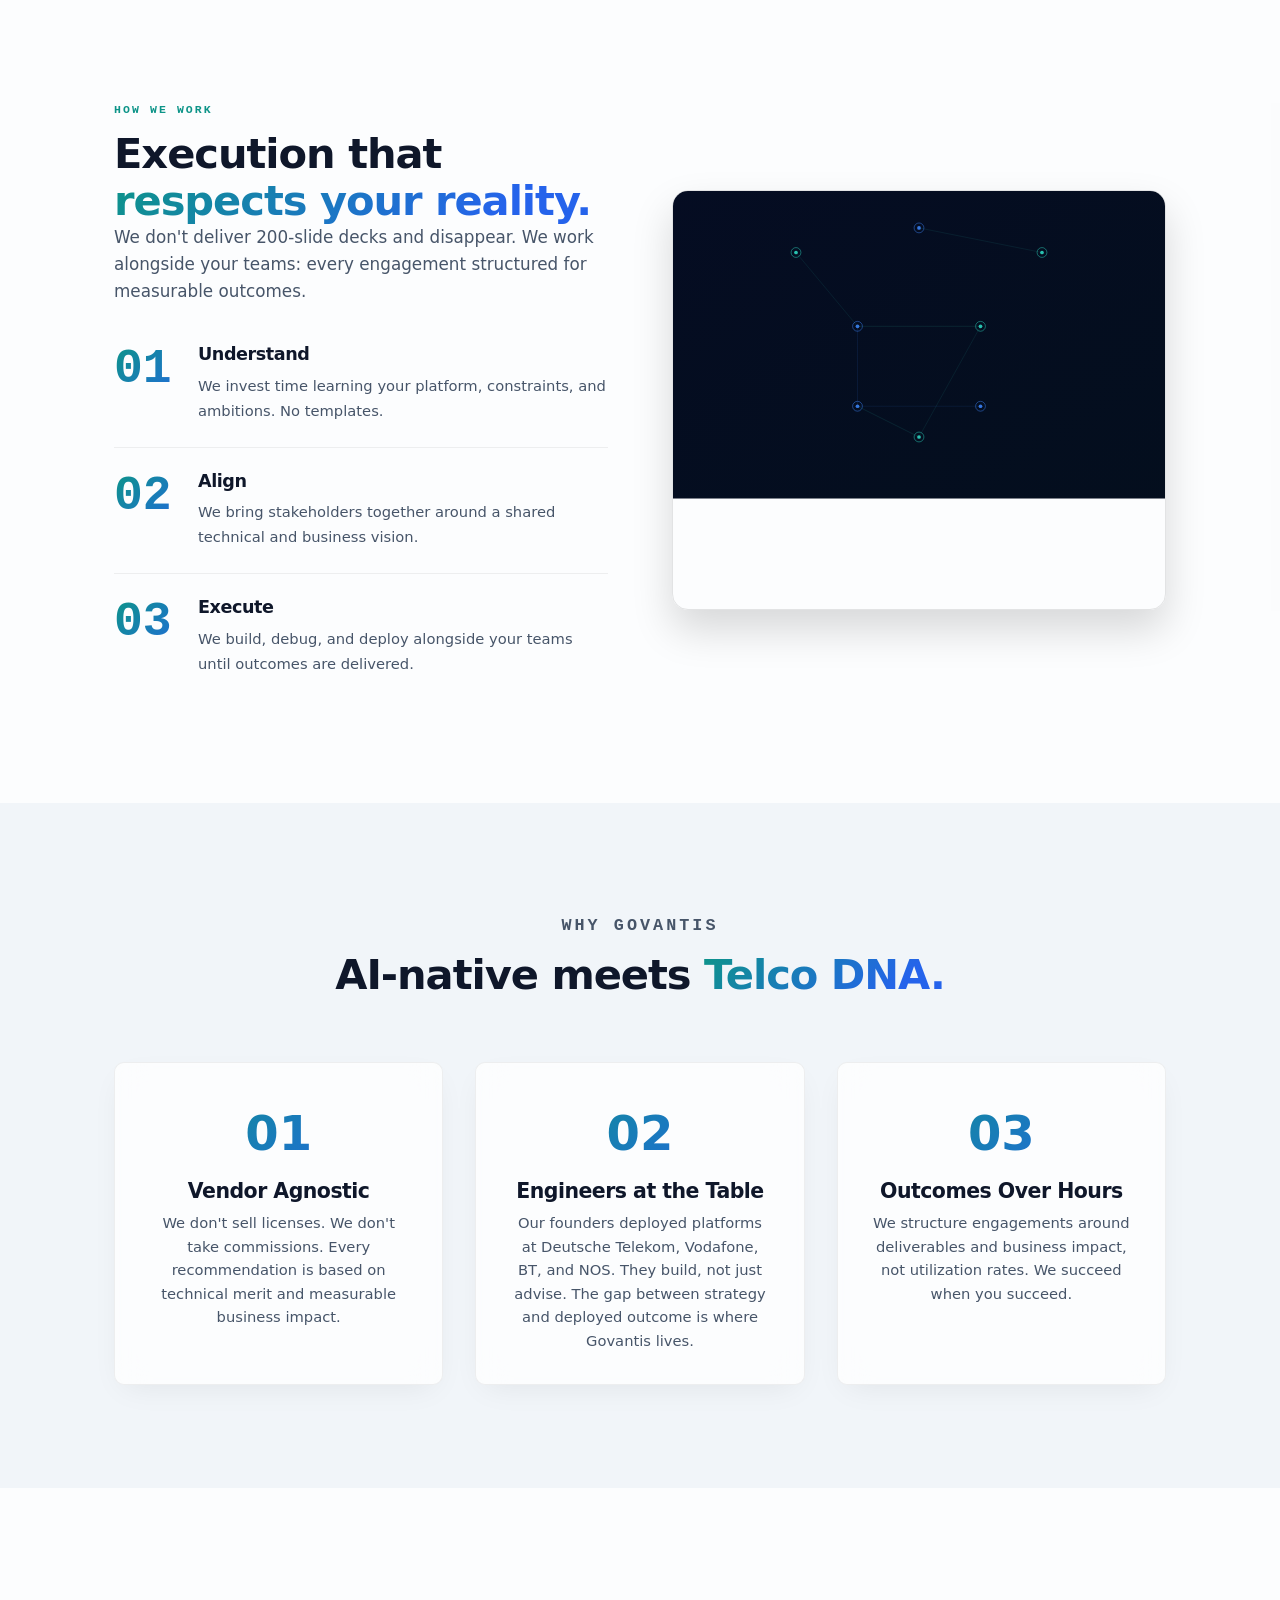
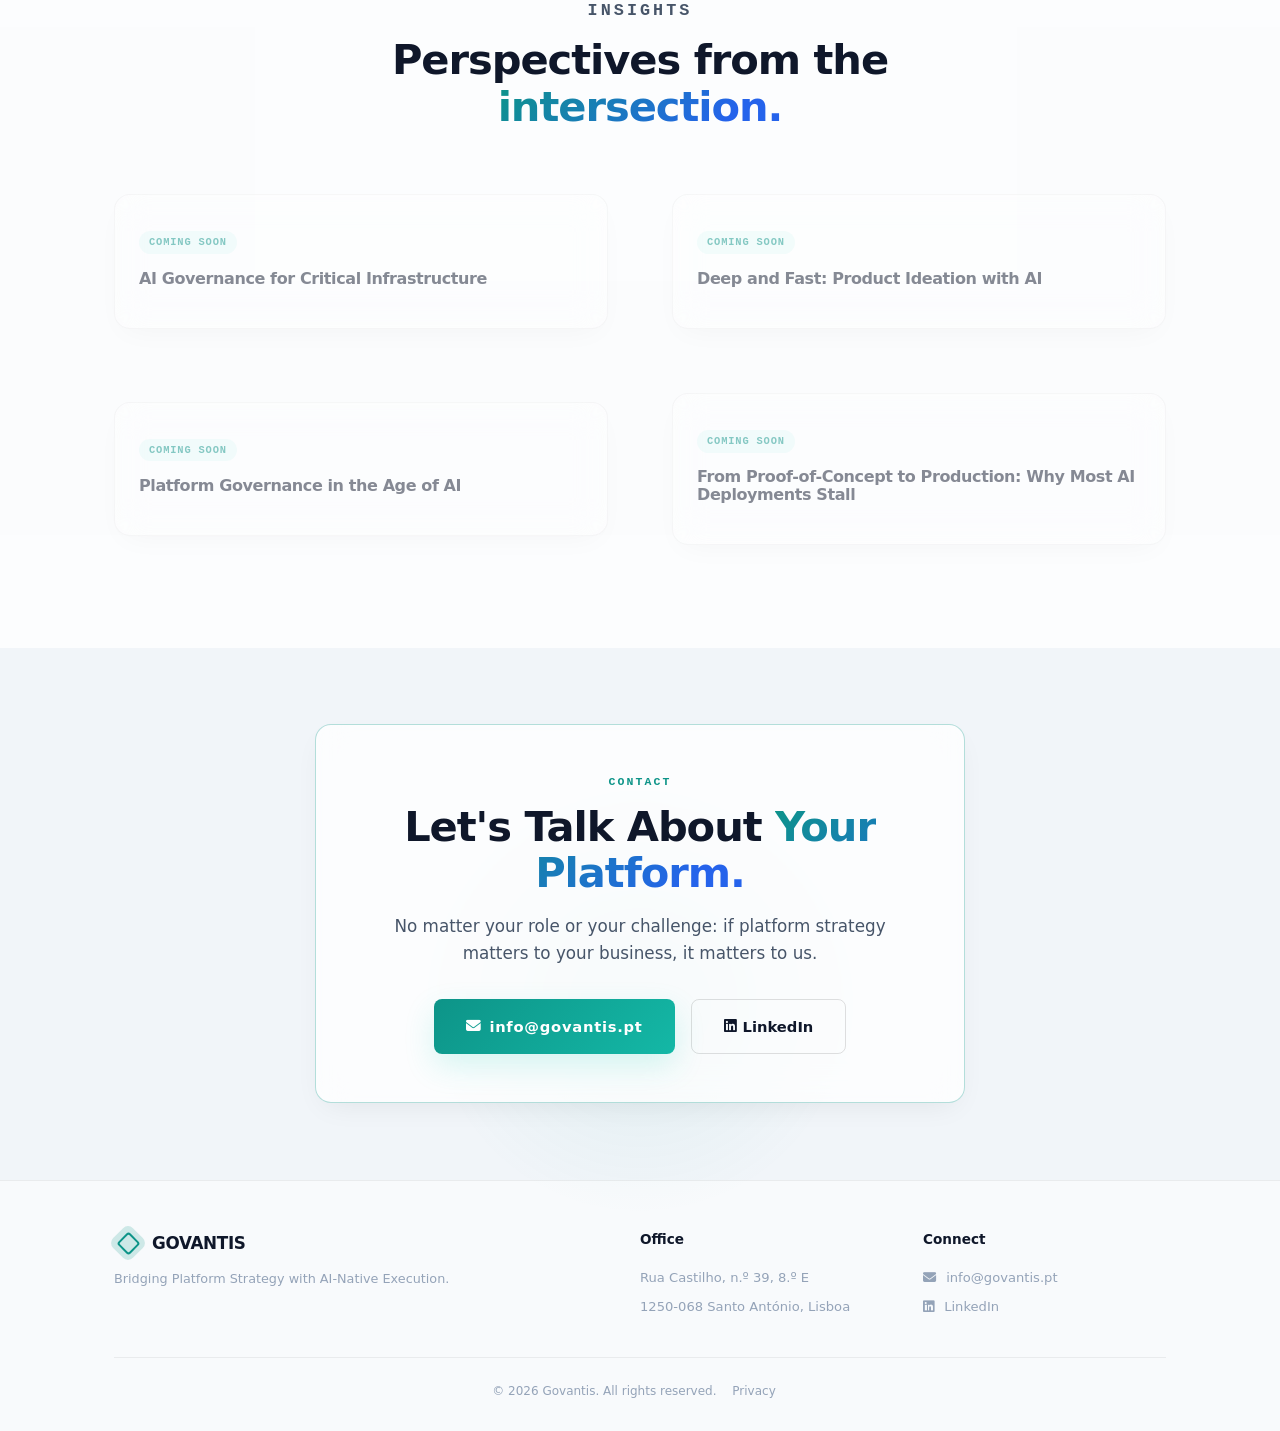
==== commit d6f18a2a: "fix: GA4 tag G-XBNZGB109W -> G-TH54F8LGLY (was sending to wrong property)" ====
--- a/index.html
+++ b/index.html
@@ -11,21 +11,21 @@
     <meta name="google-site-verification" content="SpotRyNFncIbzcT3WdLFWmuHNCg55gSS2sIQDyolEV4">
     <title>Govantis — AI-Native Platform Strategy &amp; Execution for Telecom Operators</title>
 
-    <!-- Google Analytics 4 — Adicionar ID real em https://analytics.google.com -->
+    <!-- Google Analytics 4 — Tag verified at https://analytics.google.com -->
     <!-- Google tag (gtag.js) -->
-    <script async src="https://www.googletagmanager.com/gtag/js?id=G-XBNZGB109W"></script>
+    <script async src="https://www.googletagmanager.com/gtag/js?id=G-TH54F8LGLY"></script>
     <script>
     window.dataLayer = window.dataLayer || [];
     function gtag(){dataLayer.push(arguments);}
     gtag('js', new Date());
-    gtag('config', 'G-XBNZGB109W', {
+    gtag('config', 'G-TH54F8LGLY', {
         send_page_view: true,
         cookie_flags: 'SameSite=None;Secure',
         anonymize_ip: true
     });
     </script>
 
-    <!-- LinkedIn Insight Tag — Adicionar ID real em https://www.linkedin.com/campaignmanager -->
+    <!-- LinkedIn Insight Tag — Tag verified at https://www.linkedin.com/campaignmanager -->
     <script>
     window._linkedin_partner_id = 'XXXXXXX';
     window._linkedin_data_partner_ids = window._linkedin_data_partner_ids || [];
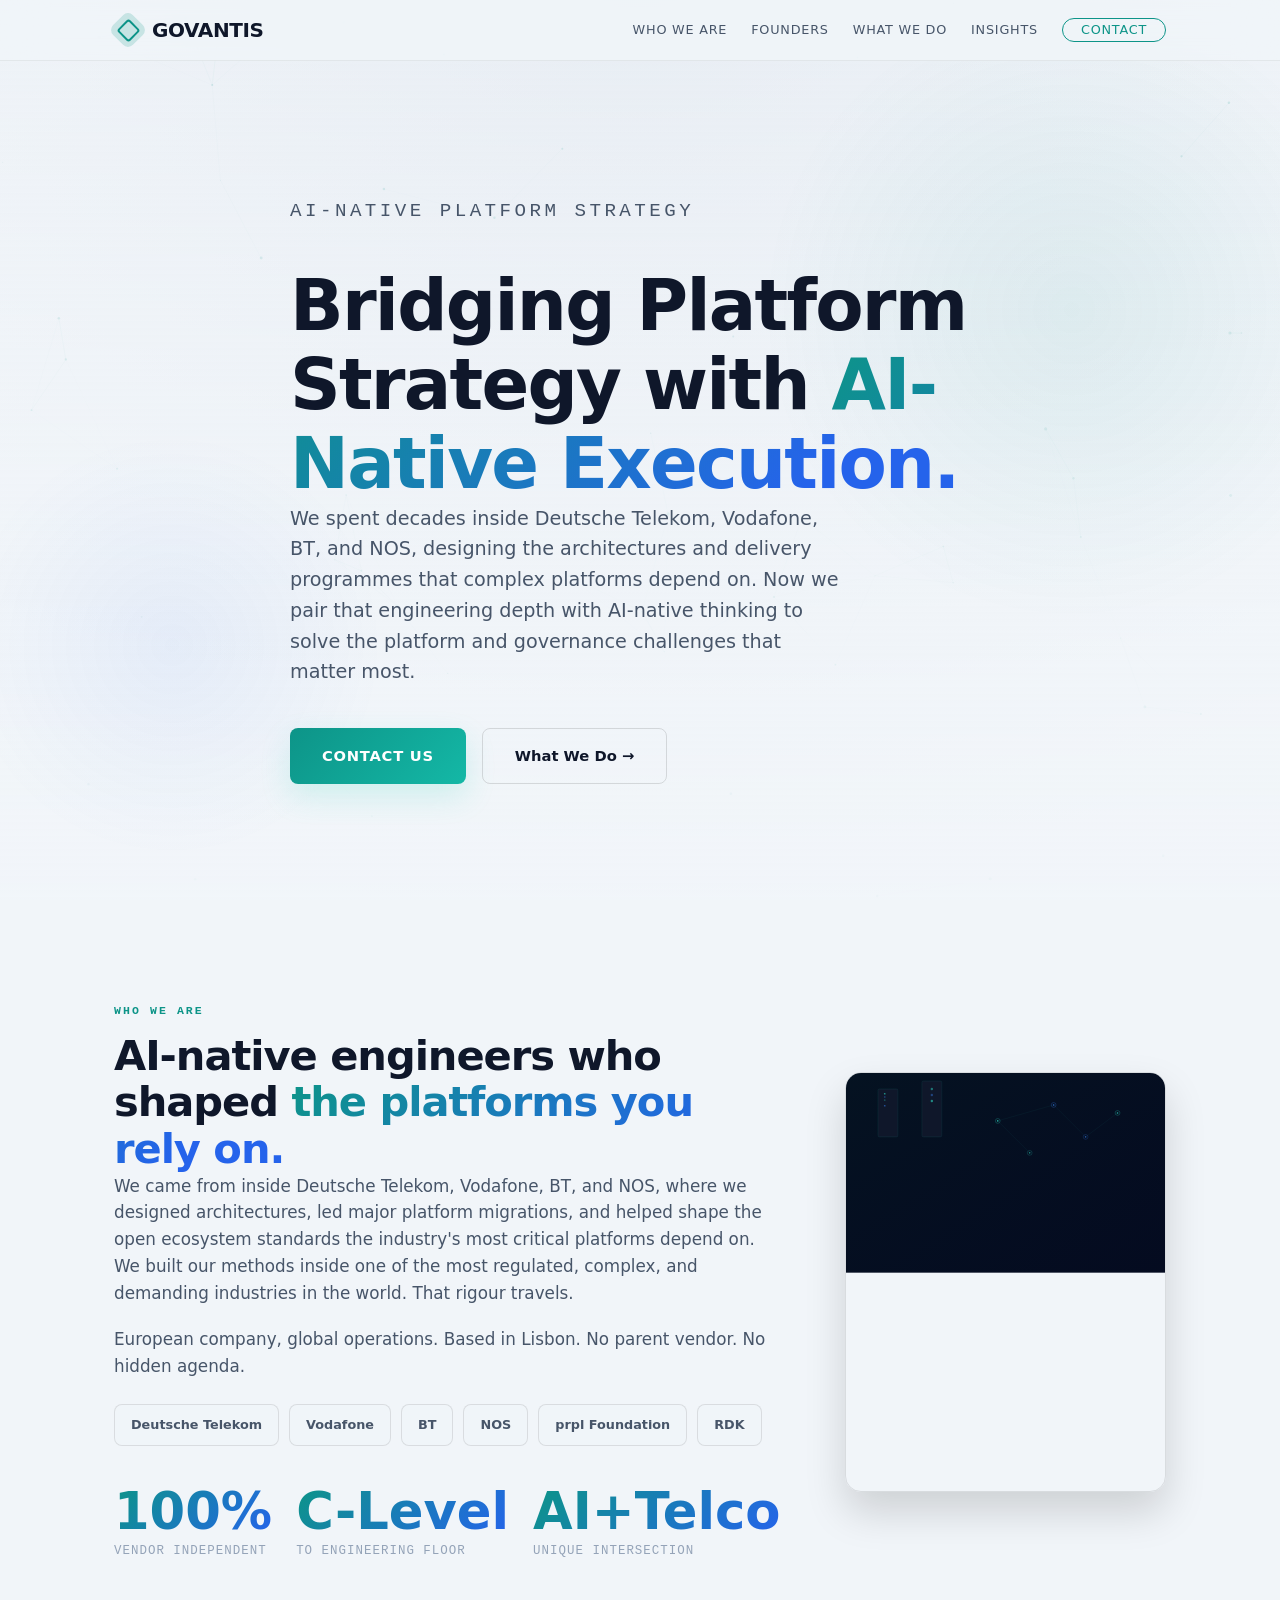
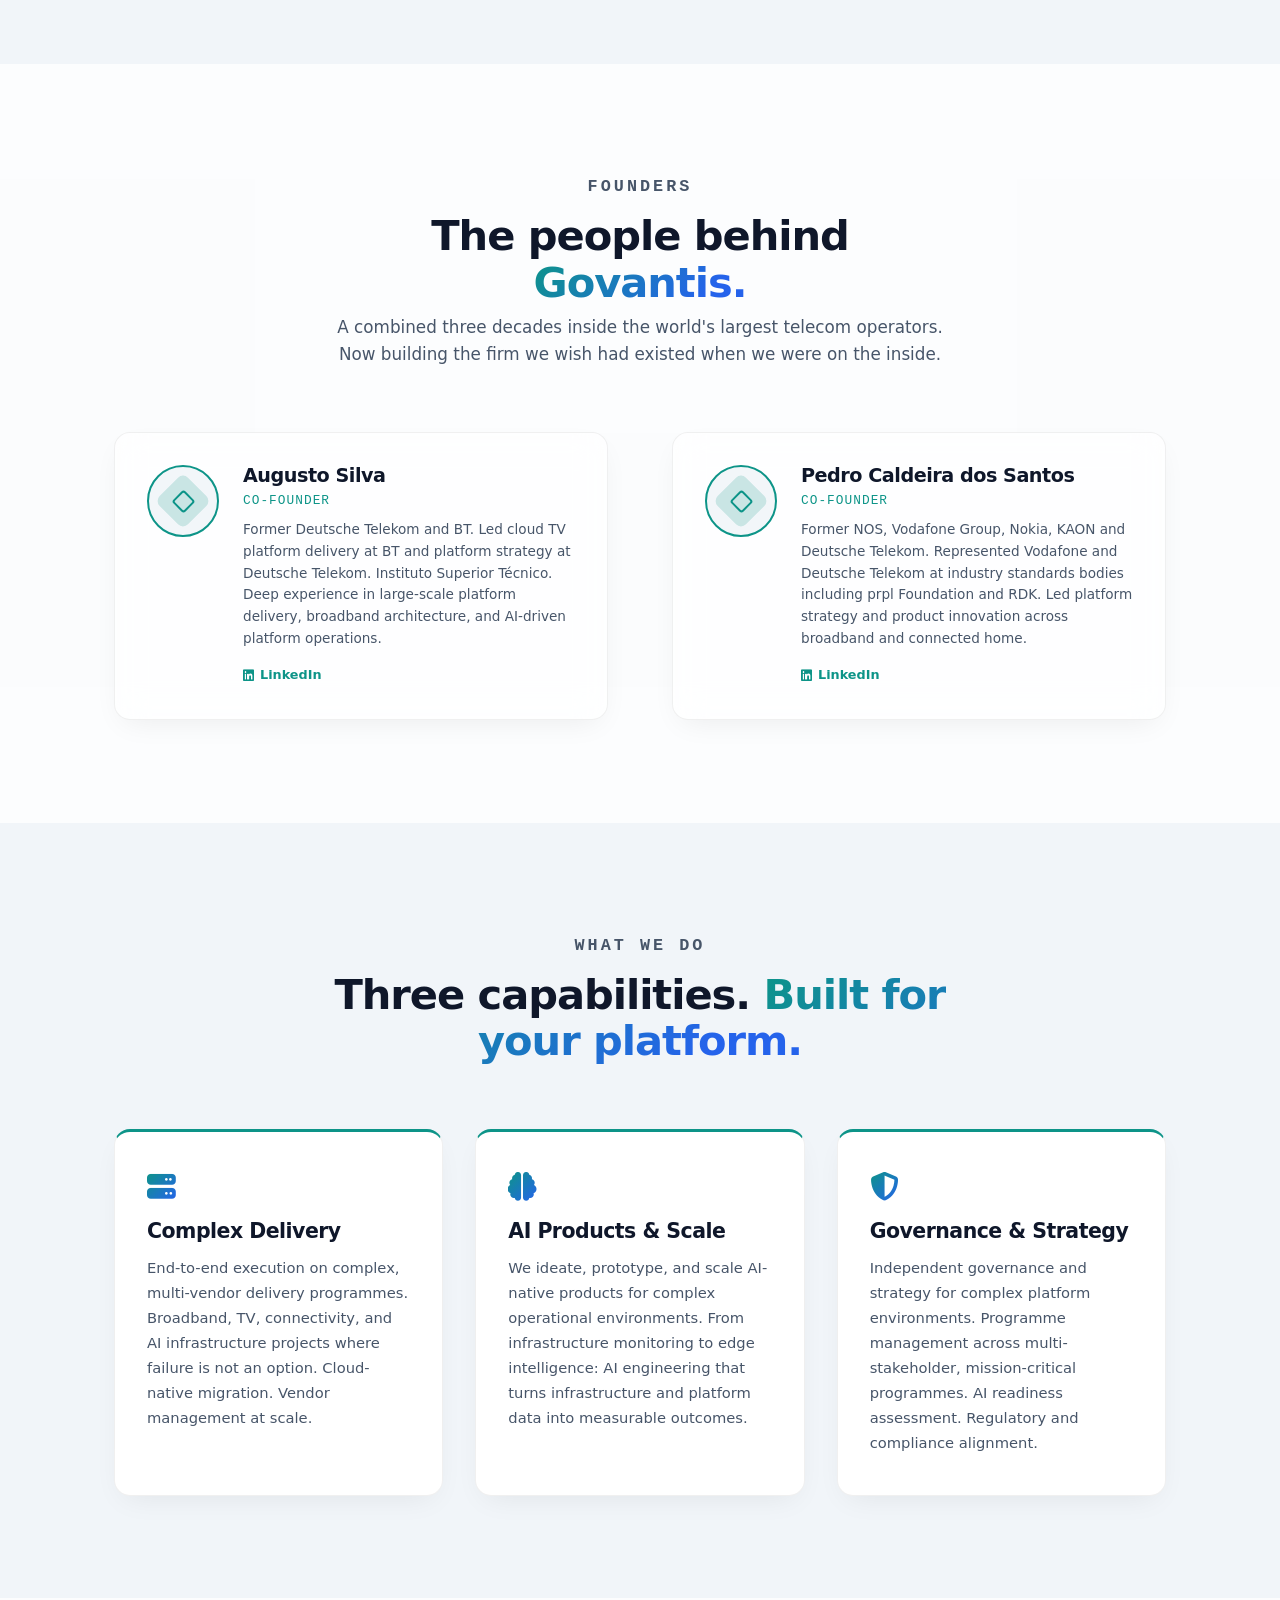
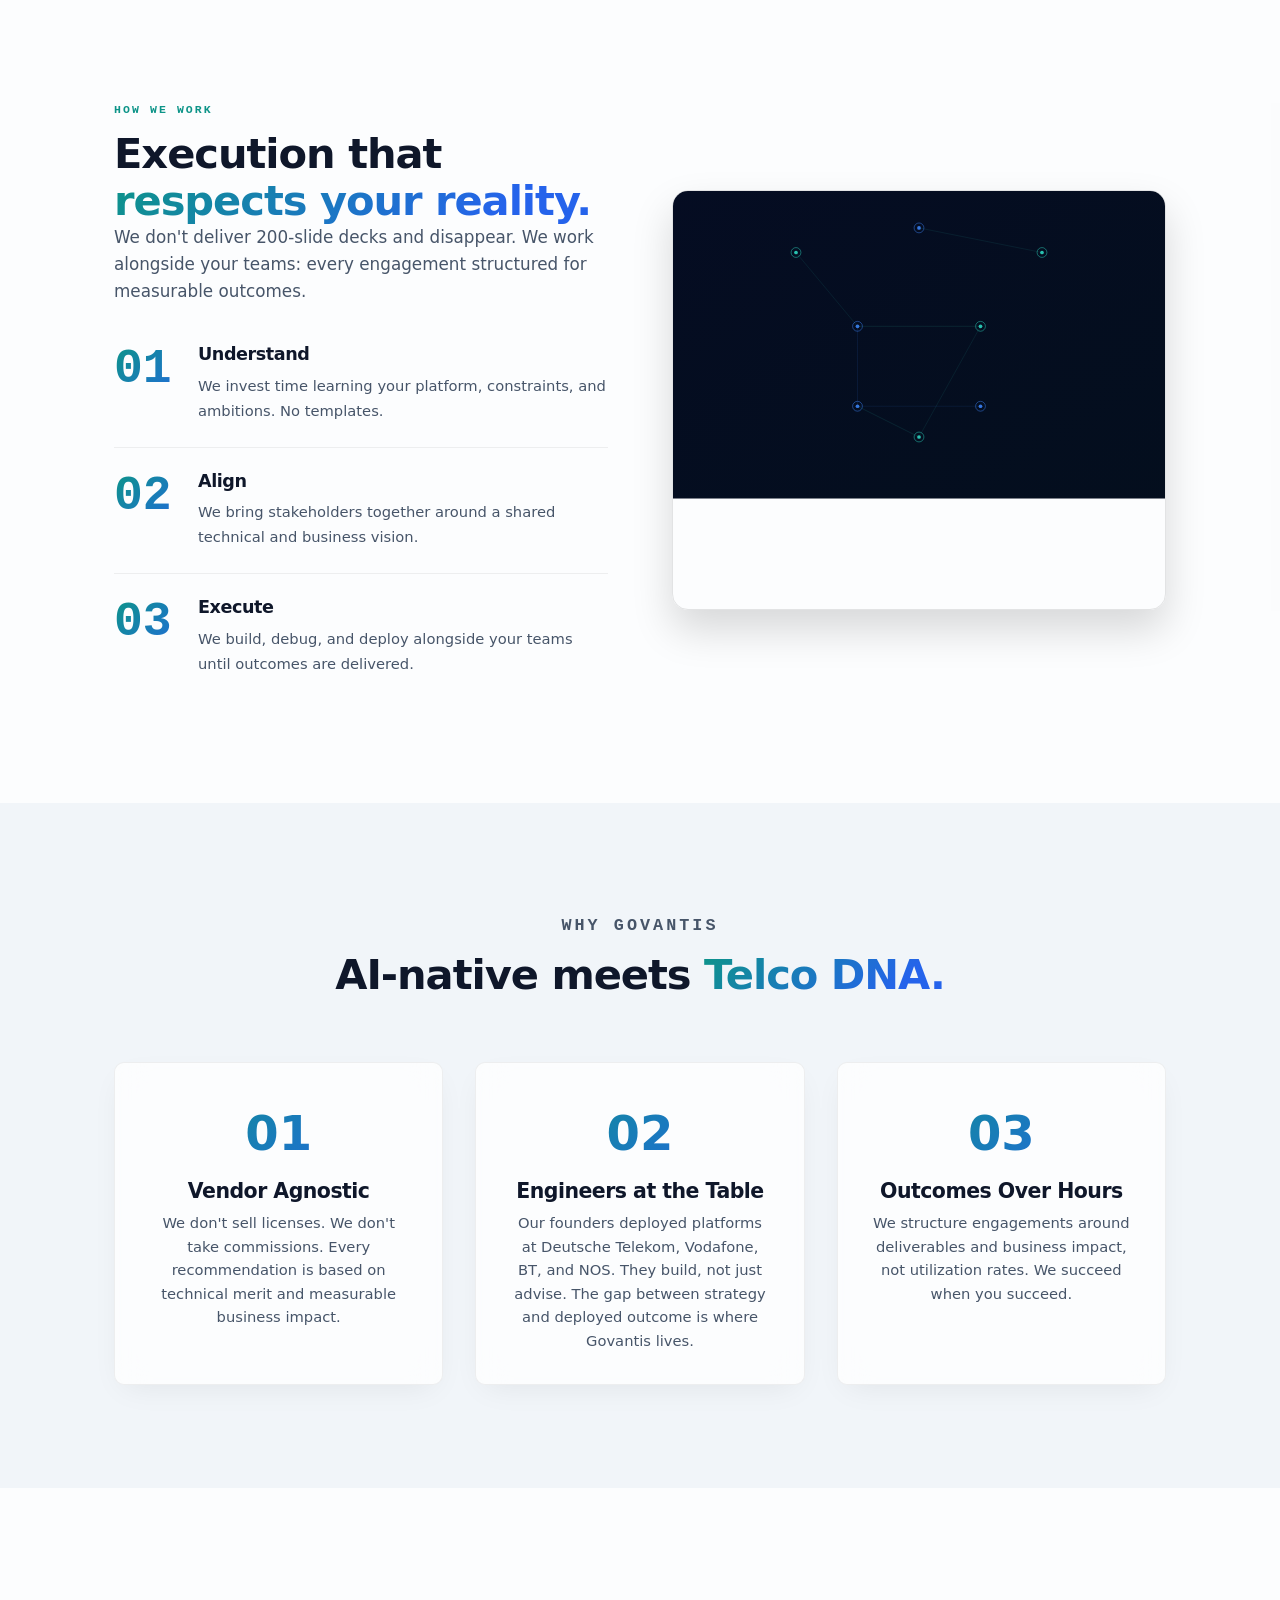
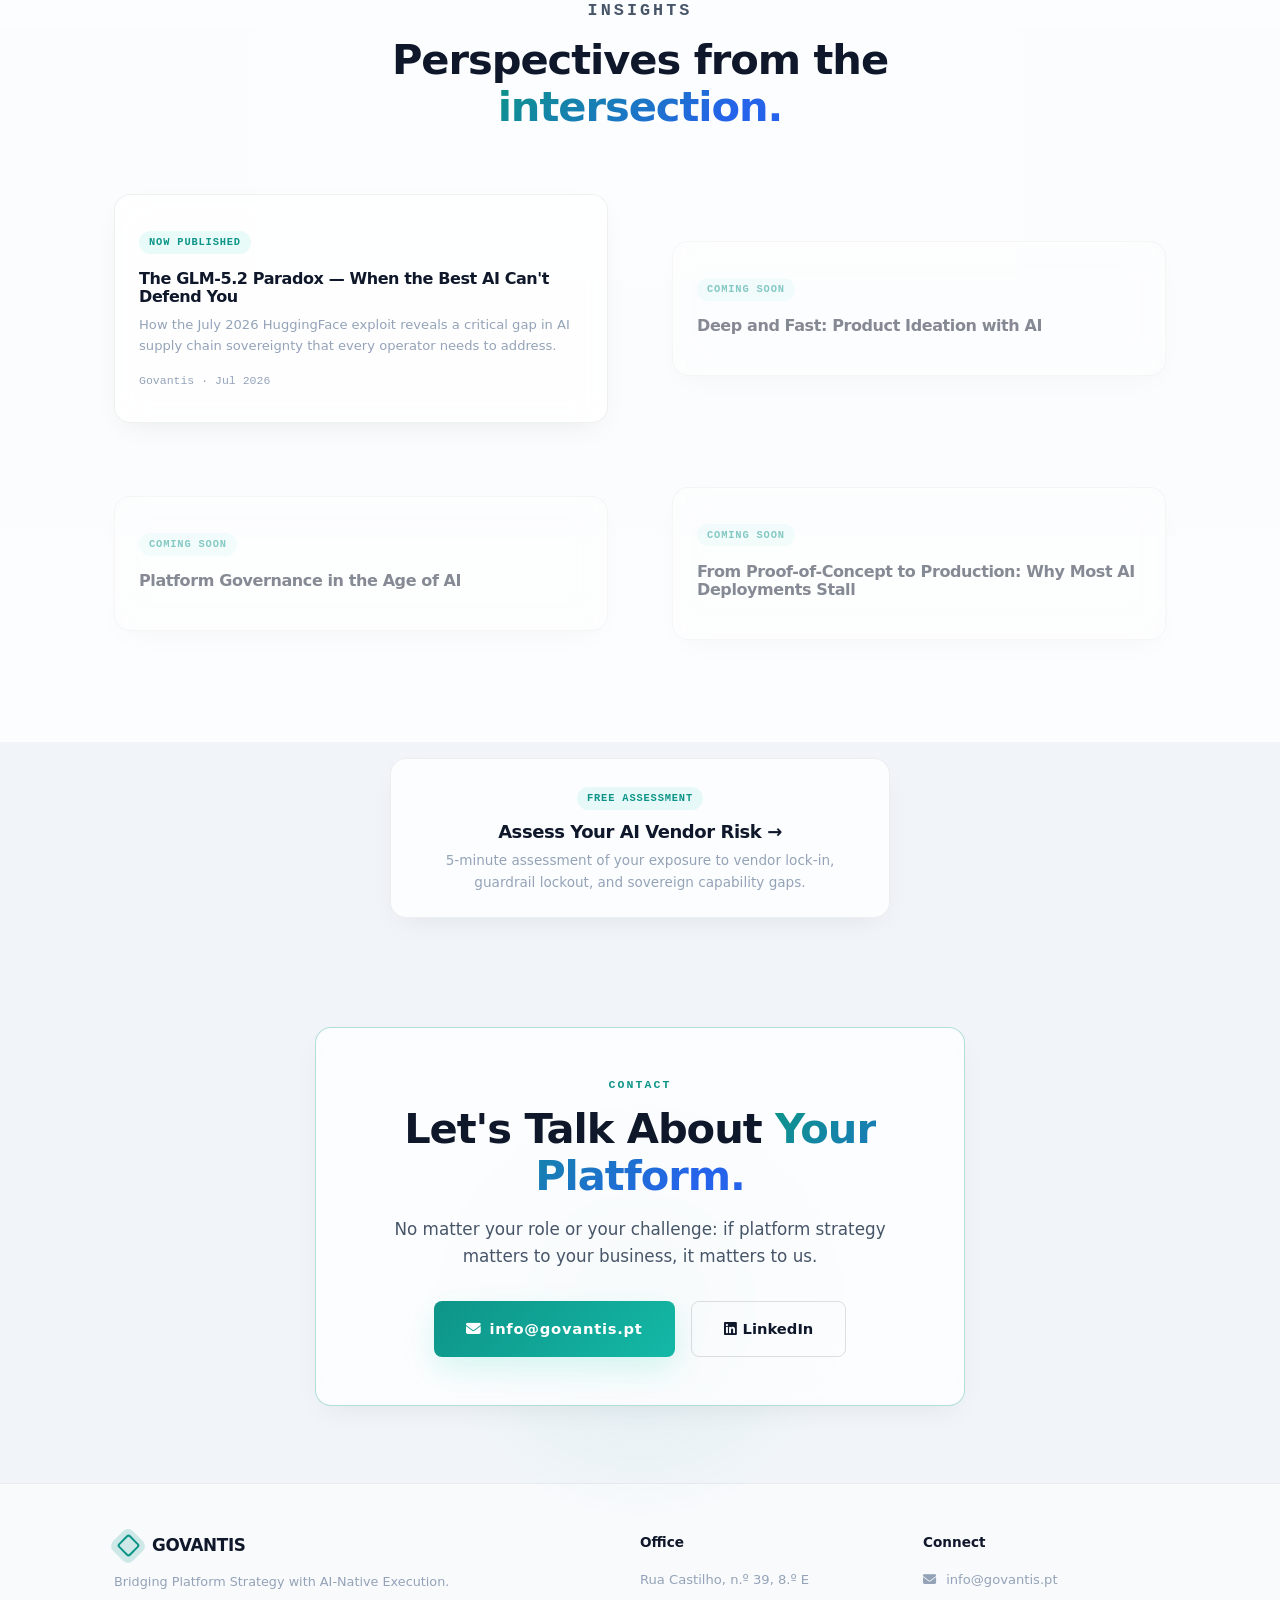
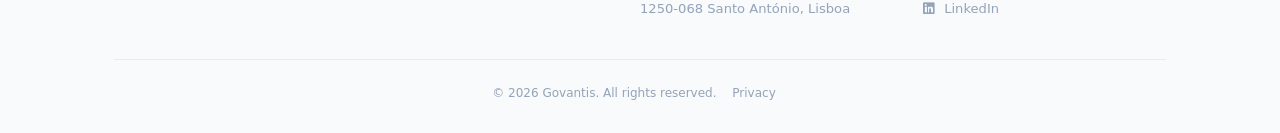
==== commit d19a2c69: "feat: publish GLM-5.2 Paradox insight + Vendor Risk Check questionnaire" ====
--- a/index.html
+++ b/index.html
@@ -497,9 +497,11 @@
             <h2>Perspectives from the <span class="grad">intersection.</span></h2>
         </div>
         <div class="grid2">
-            <div class="insight-card glass reveal" style="cursor:default;opacity:0.5">
-                <div class="tag">Coming Soon</div><h4>AI Governance for Critical Infrastructure</h4>
-            </div>
+            <a href="/insight-glm52-paradox" class="insight-card glass reveal">
+                <div class="tag">Now Published</div><h4>The GLM-5.2 Paradox — When the Best AI Can't Defend You</h4>
+                <p>How the July 2026 HuggingFace exploit reveals a critical gap in AI supply chain sovereignty that every operator needs to address.</p>
+                <p class="author">Govantis · Jul 2026</p>
+            </a>
             <div class="insight-card glass reveal" style="transition-delay:100ms;cursor:default;opacity:0.5">
                 <div class="tag">Coming Soon</div><h4>Deep and Fast: Product Ideation with AI</h4>
             </div>
@@ -512,6 +514,8 @@
         </div>
     </div>
 </section>
+
+<div style="text-align:center;padding:1rem 0 2rem"><a href="/vendor-risk-check" class="insight-card glass reveal" style="display:inline-block;max-width:500px;padding:1.5rem 2rem;text-align:center;text-decoration:none;color:inherit"><div class="tag" style="margin-bottom:0.75rem">Free Assessment</div><h4 style="font-size:1.125rem;color:var(--text);margin-bottom:0.5rem">Assess Your AI Vendor Risk →</h4><p style="font-size:0.85rem;color:var(--text3)">5-minute assessment of your exposure to vendor lock-in, guardrail lockout, and sovereign capability gaps.</p></a></div>
 
 <section id="contact" class="cta">
     <div class="container reveal">
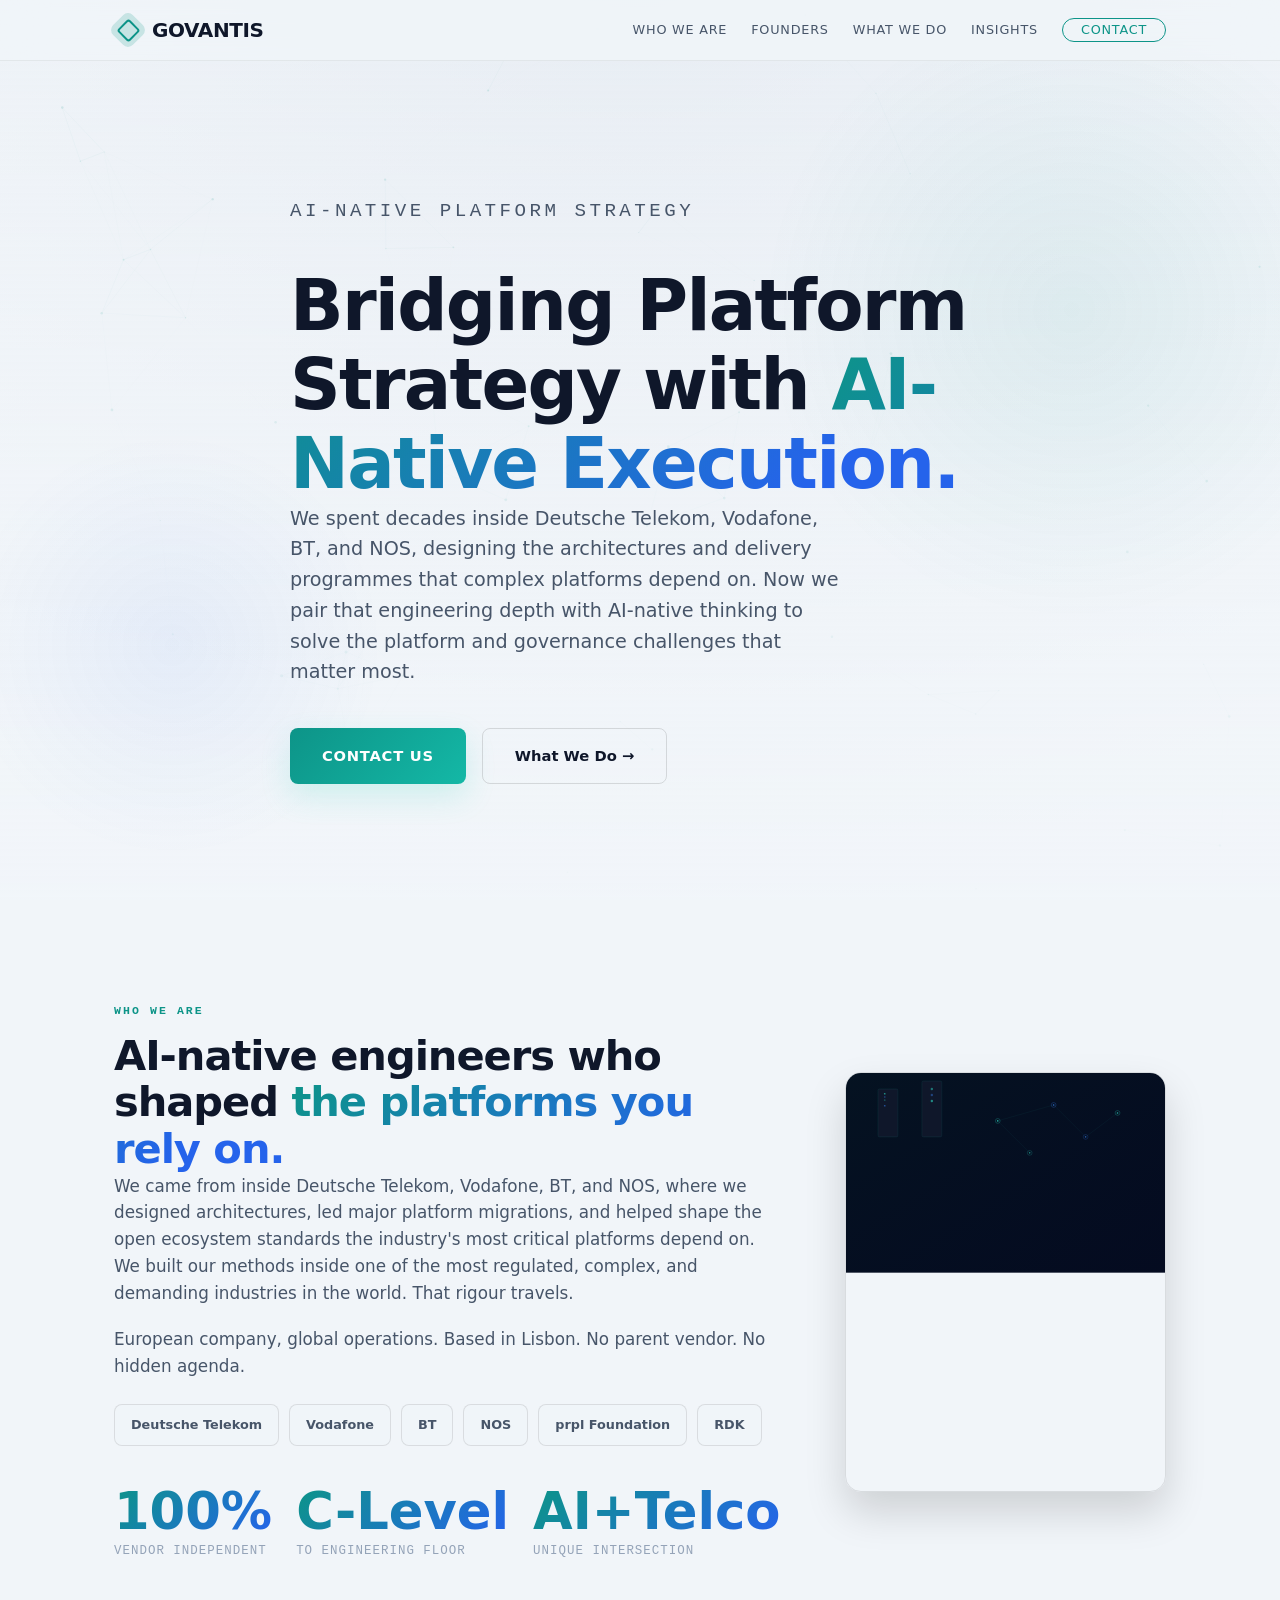
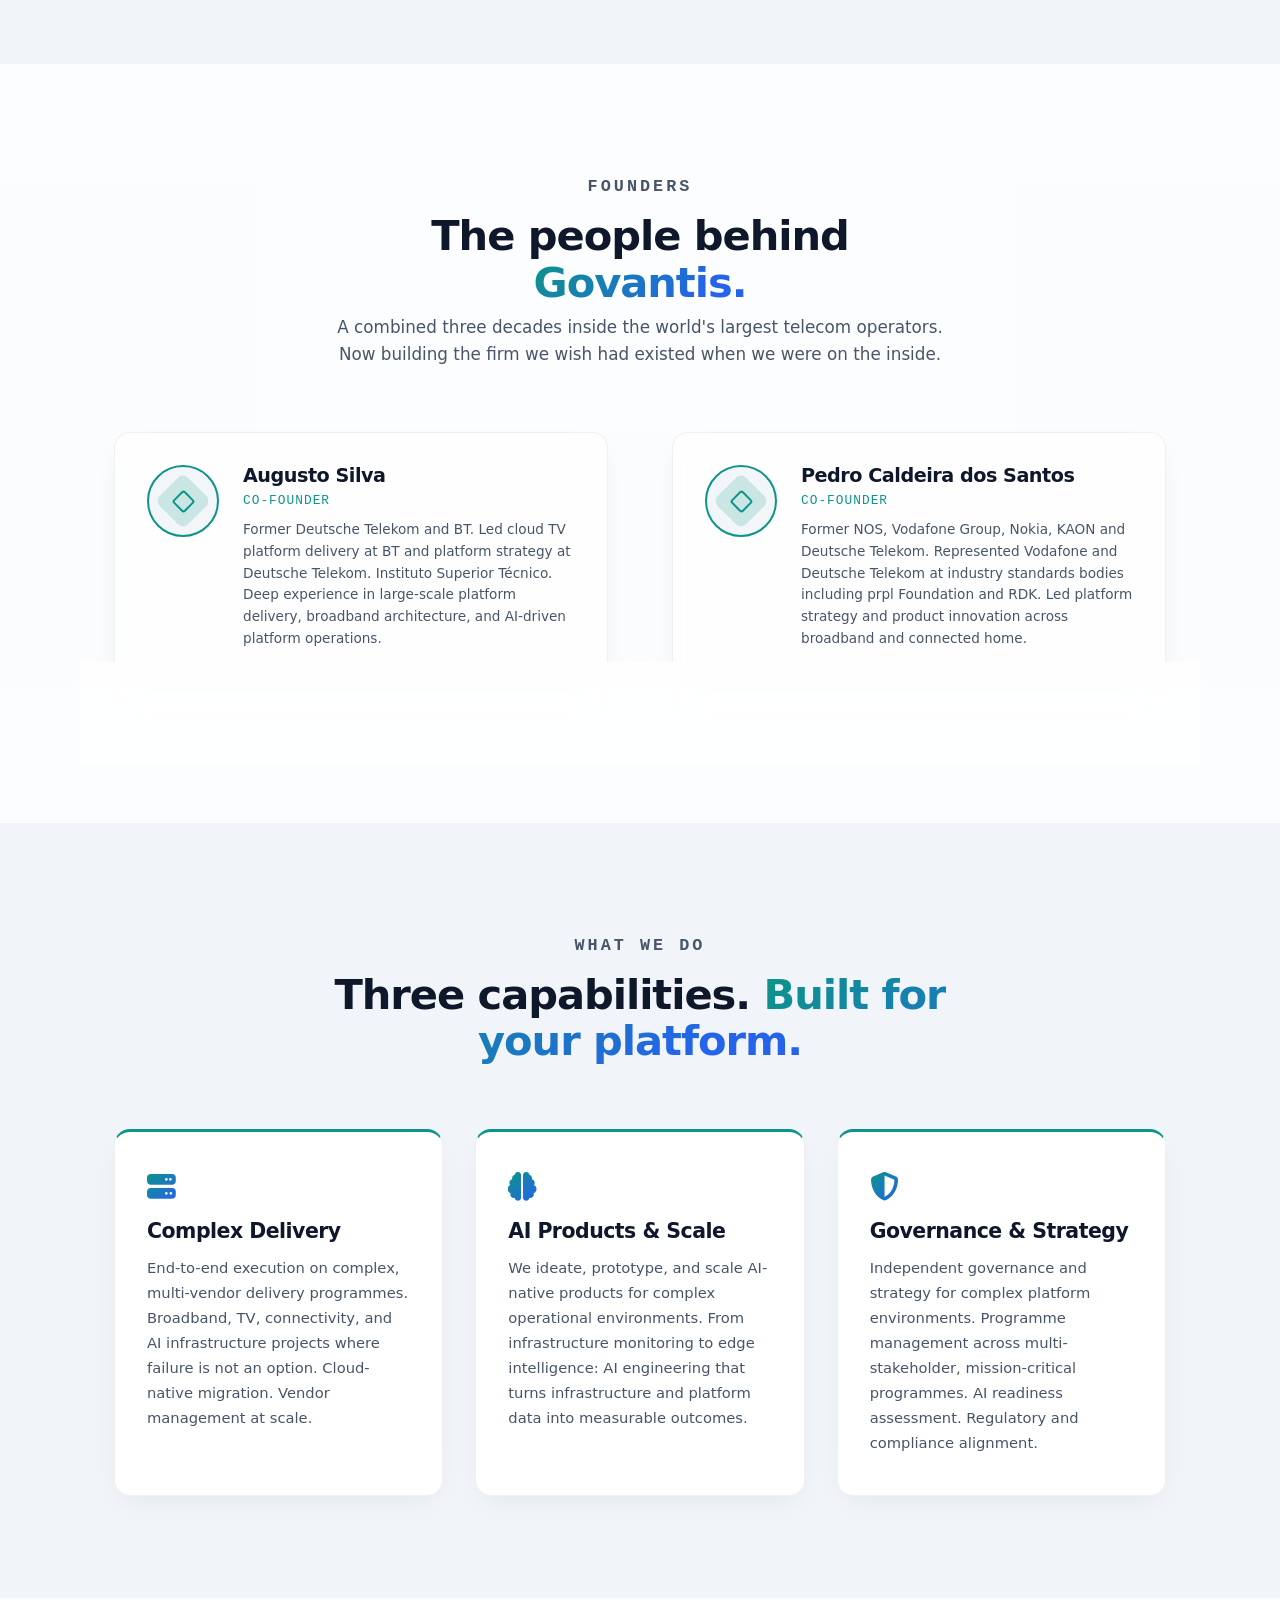
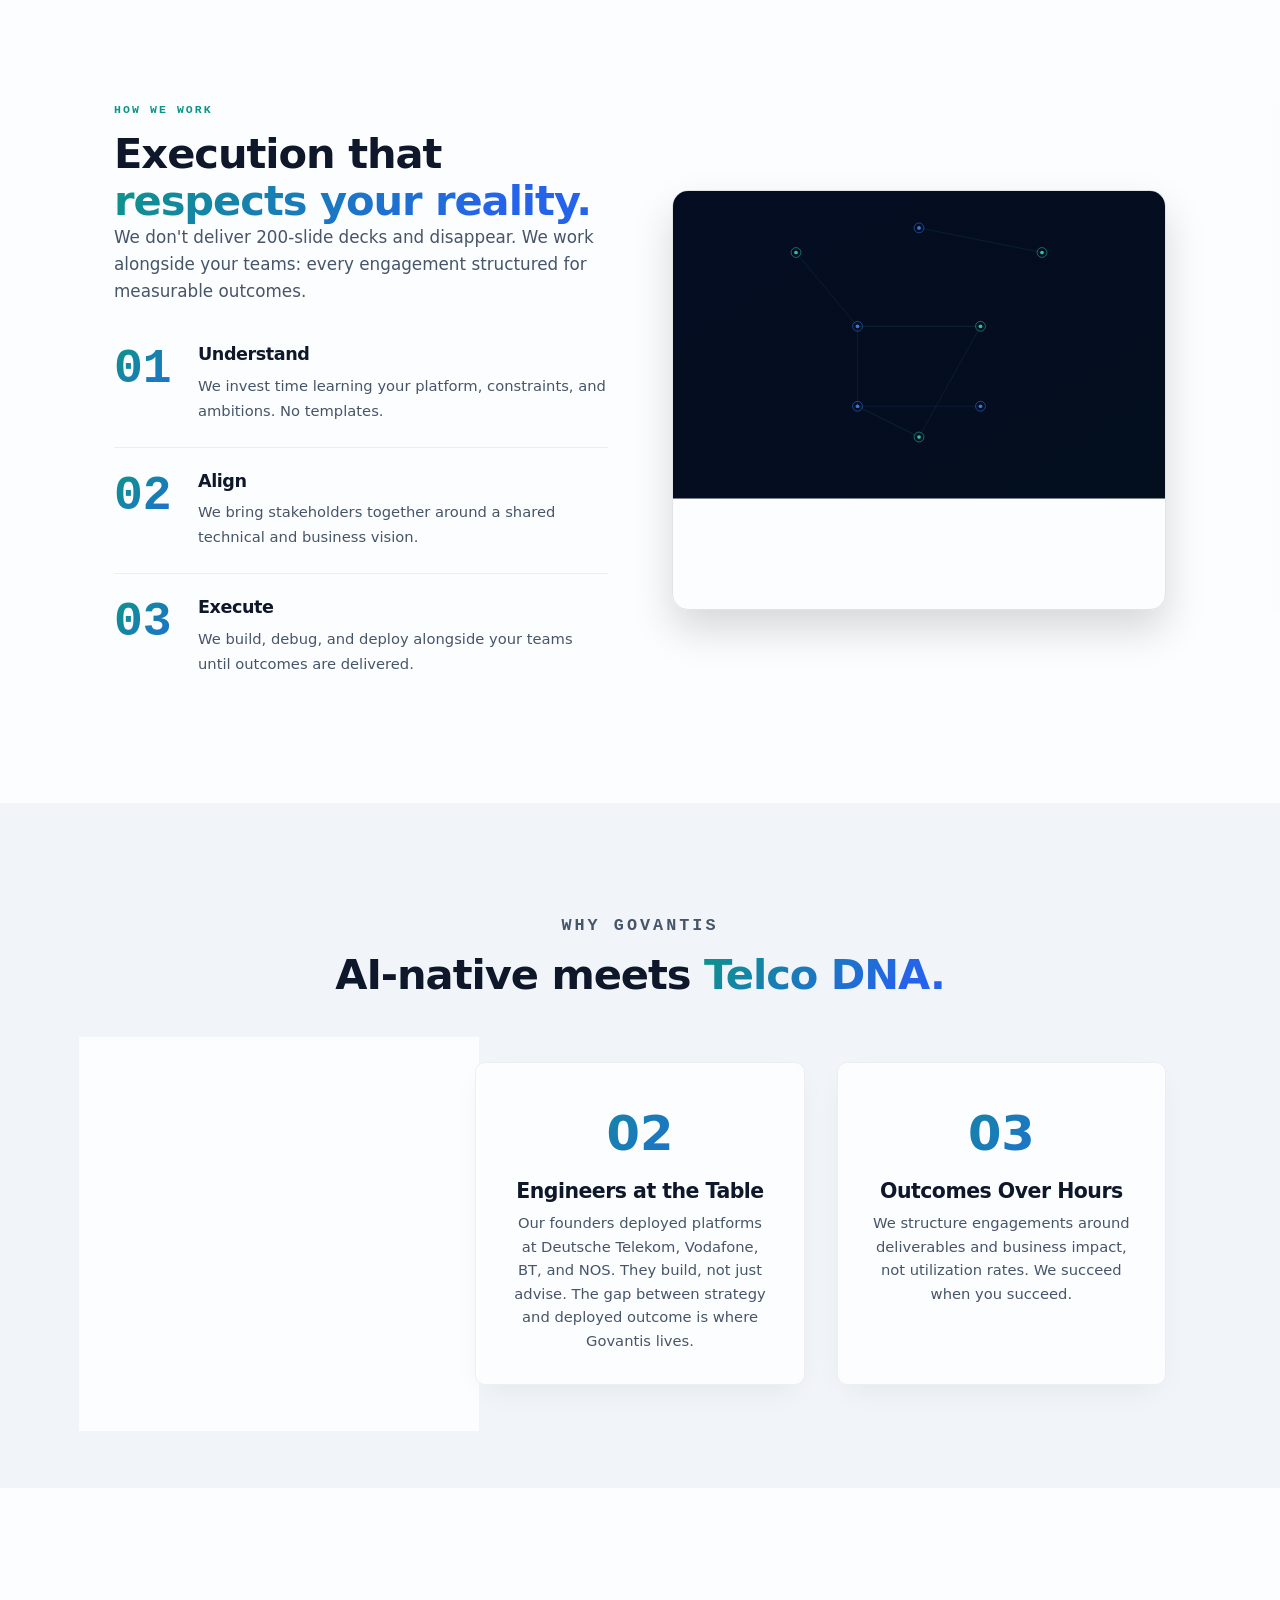
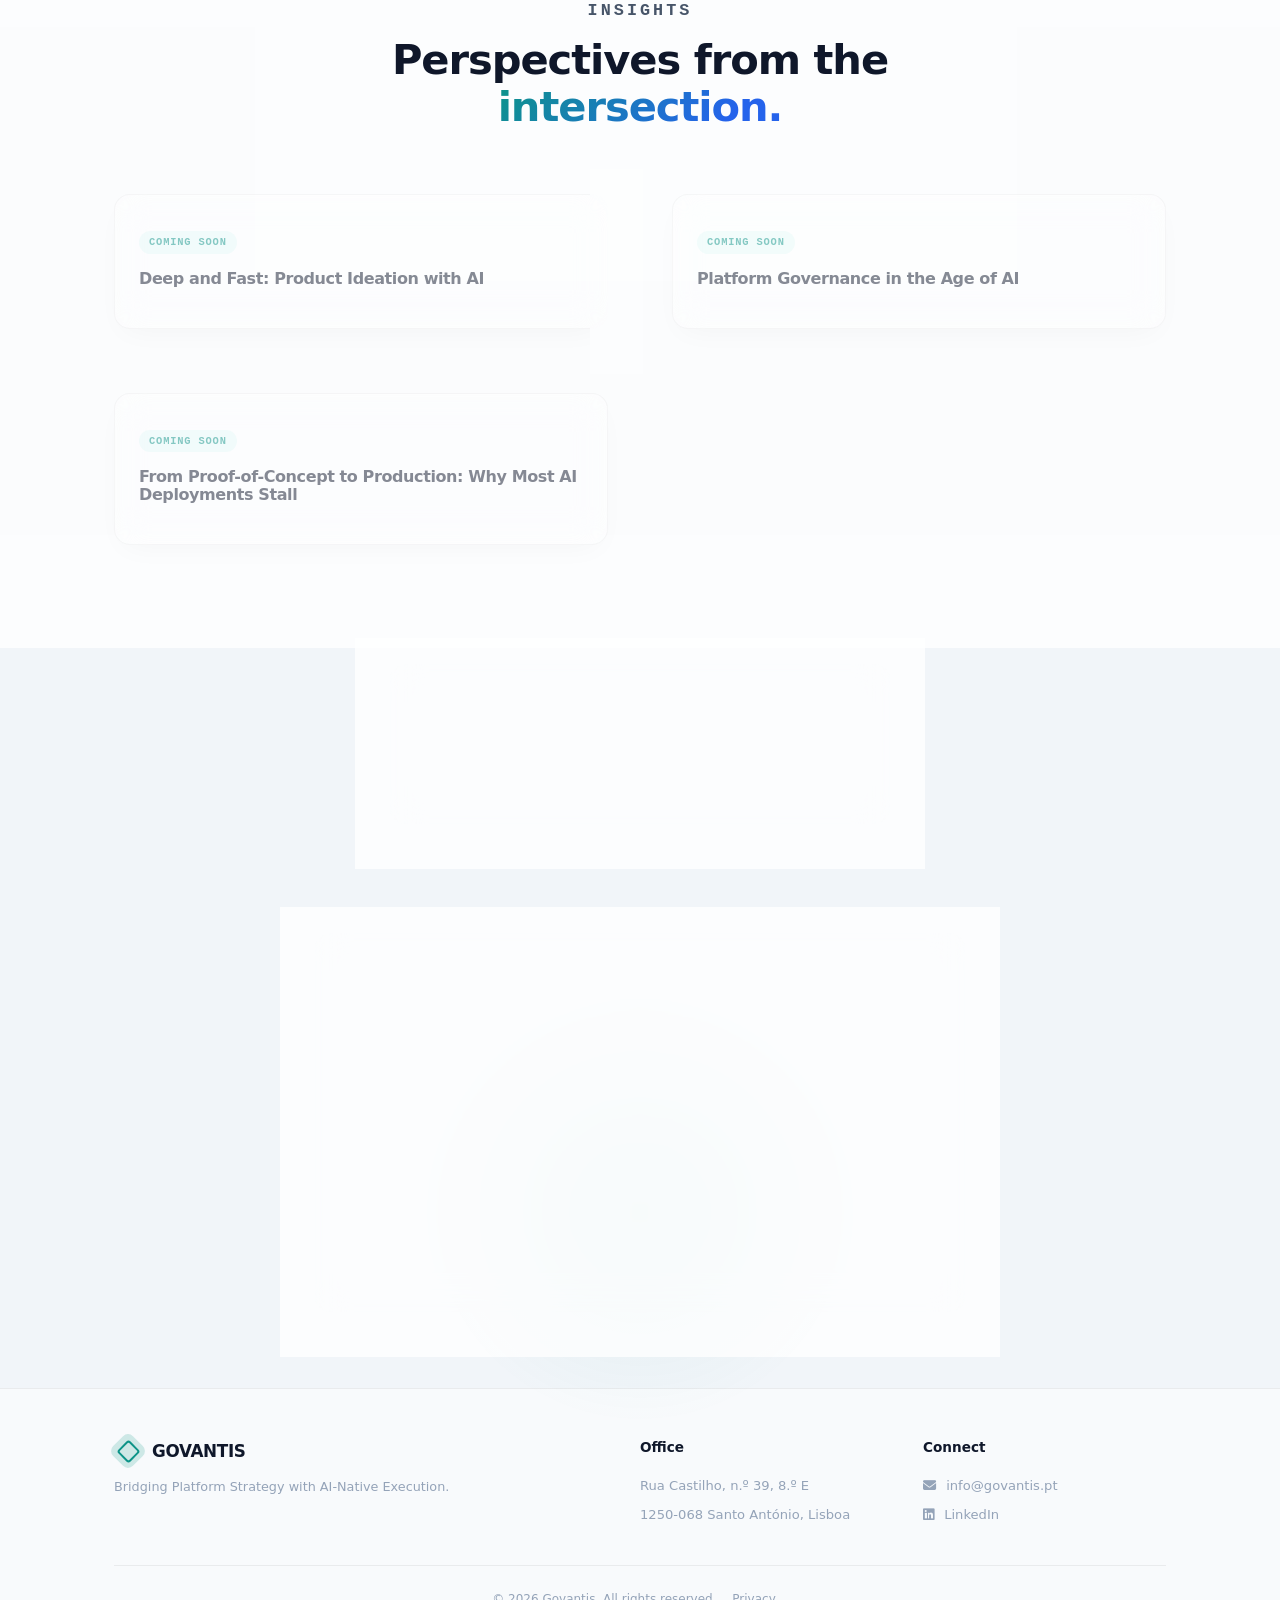
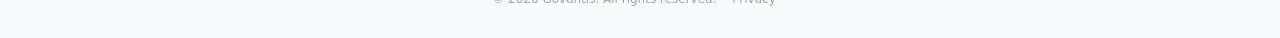
==== commit c35cc0e9: "remove GLM-5.2 insight card from home" ====
--- a/index.html
+++ b/index.html
@@ -497,10 +497,6 @@
             <h2>Perspectives from the <span class="grad">intersection.</span></h2>
         </div>
         <div class="grid2">
-            <a href="/insight-glm52-paradox" class="insight-card glass reveal">
-                <div class="tag">Now Published</div><h4>The GLM-5.2 Paradox — When the Best AI Can't Defend You</h4>
-                <p>How the July 2026 HuggingFace exploit reveals a critical gap in AI supply chain sovereignty that every operator needs to address.</p>
-                <p class="author">Govantis · Jul 2026</p>
             </a>
             <div class="insight-card glass reveal" style="transition-delay:100ms;cursor:default;opacity:0.5">
                 <div class="tag">Coming Soon</div><h4>Deep and Fast: Product Ideation with AI</h4>
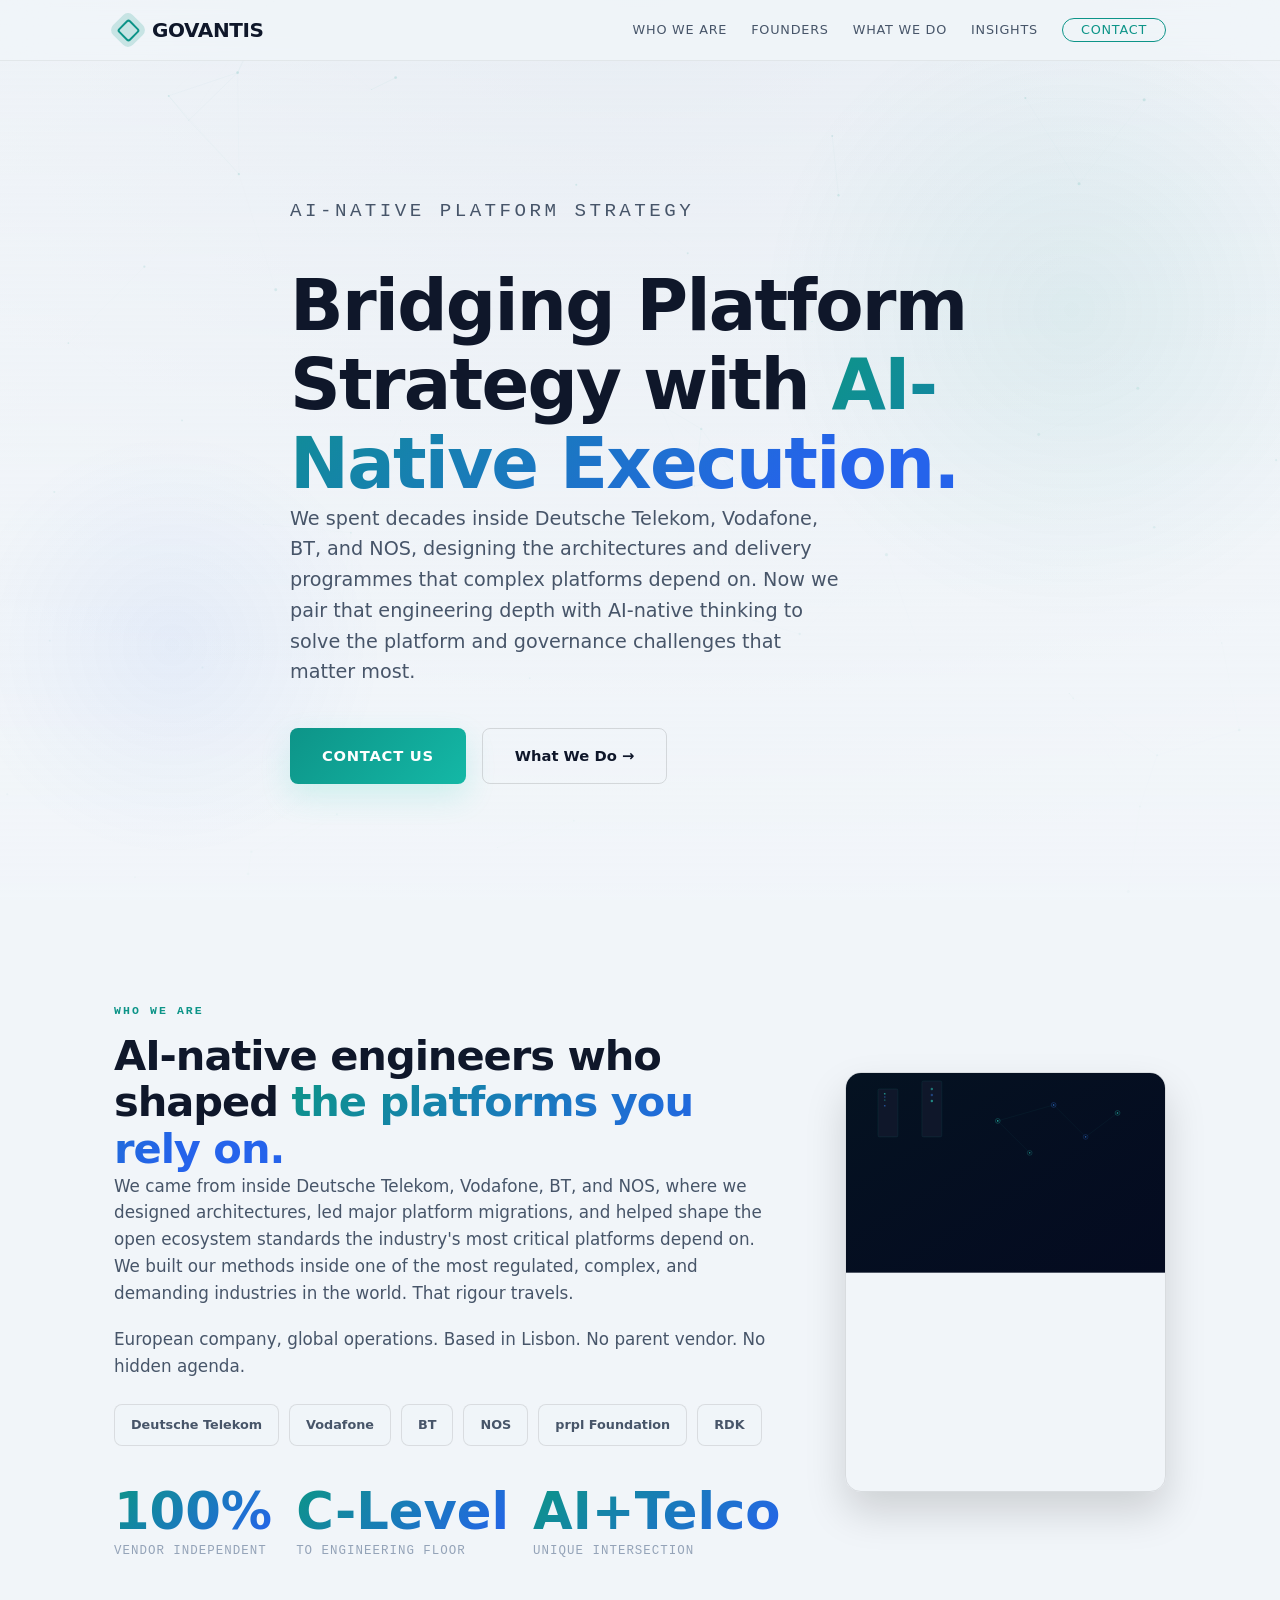
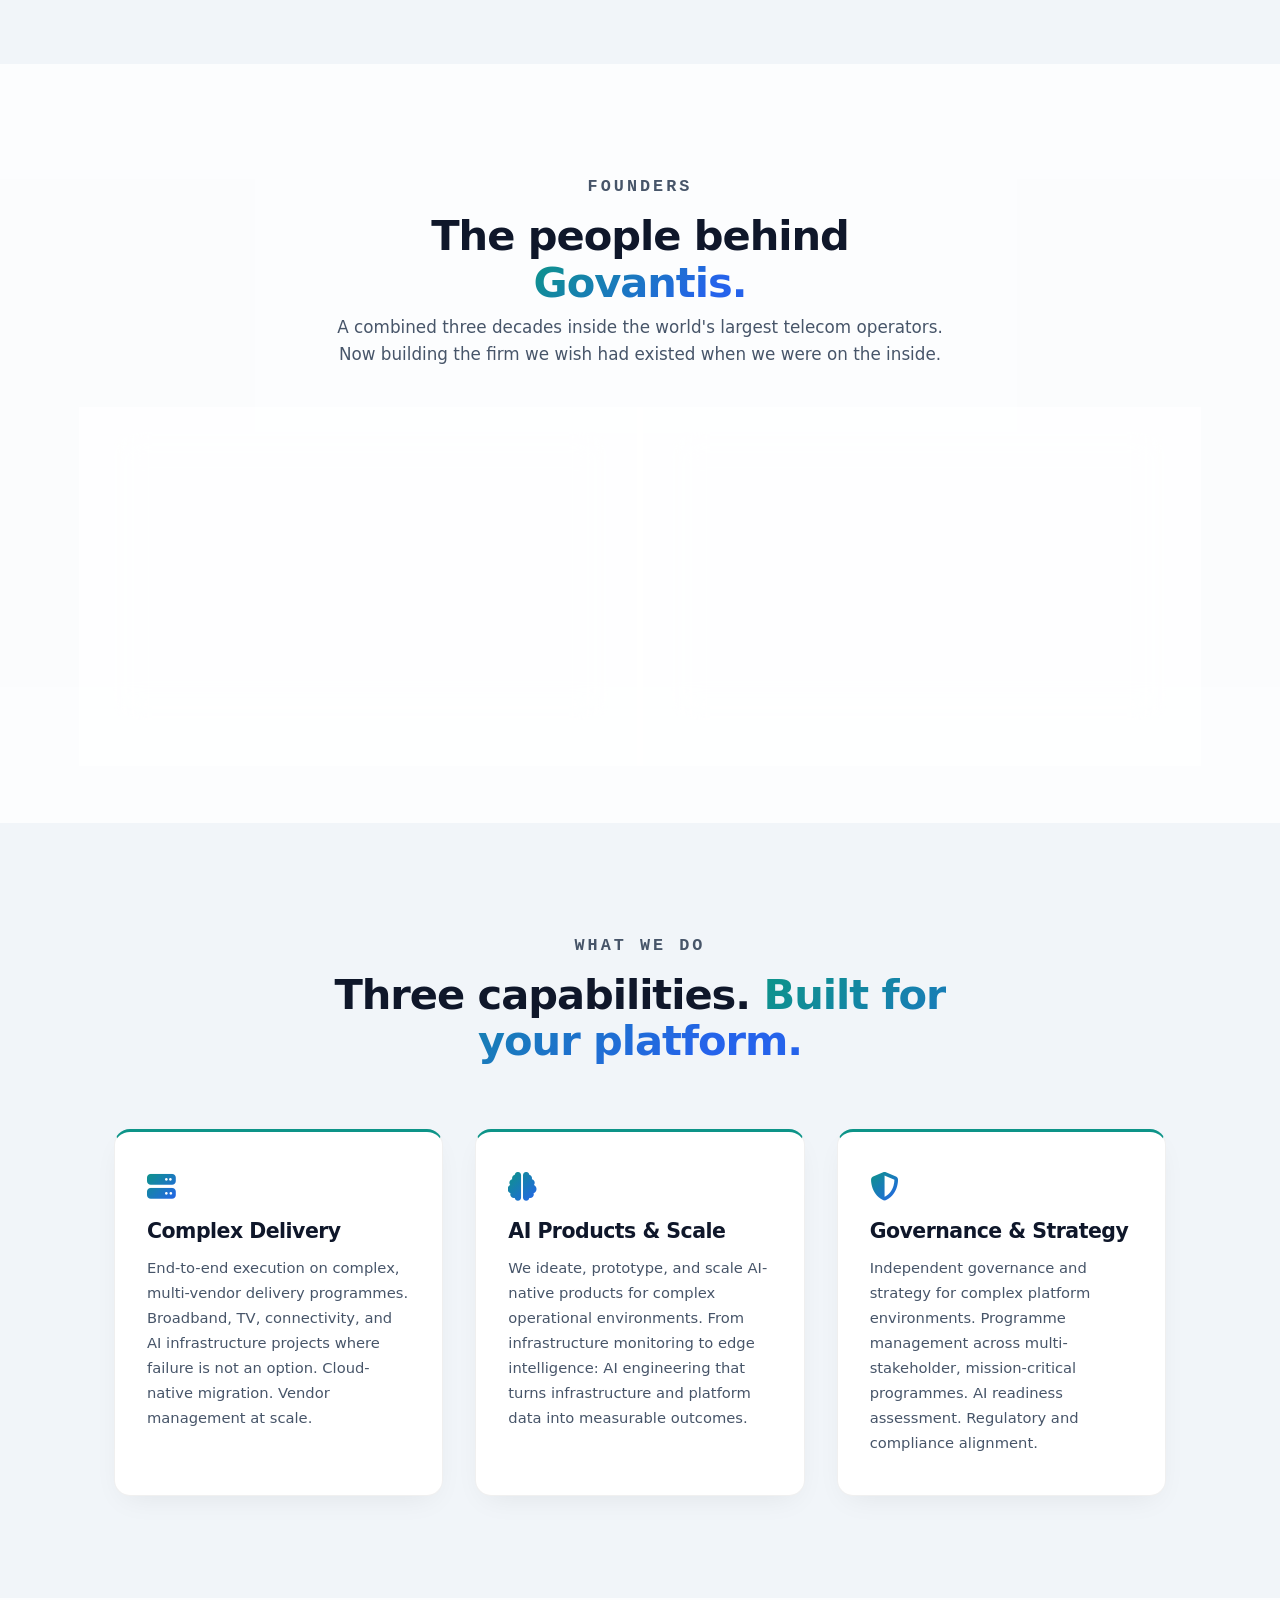
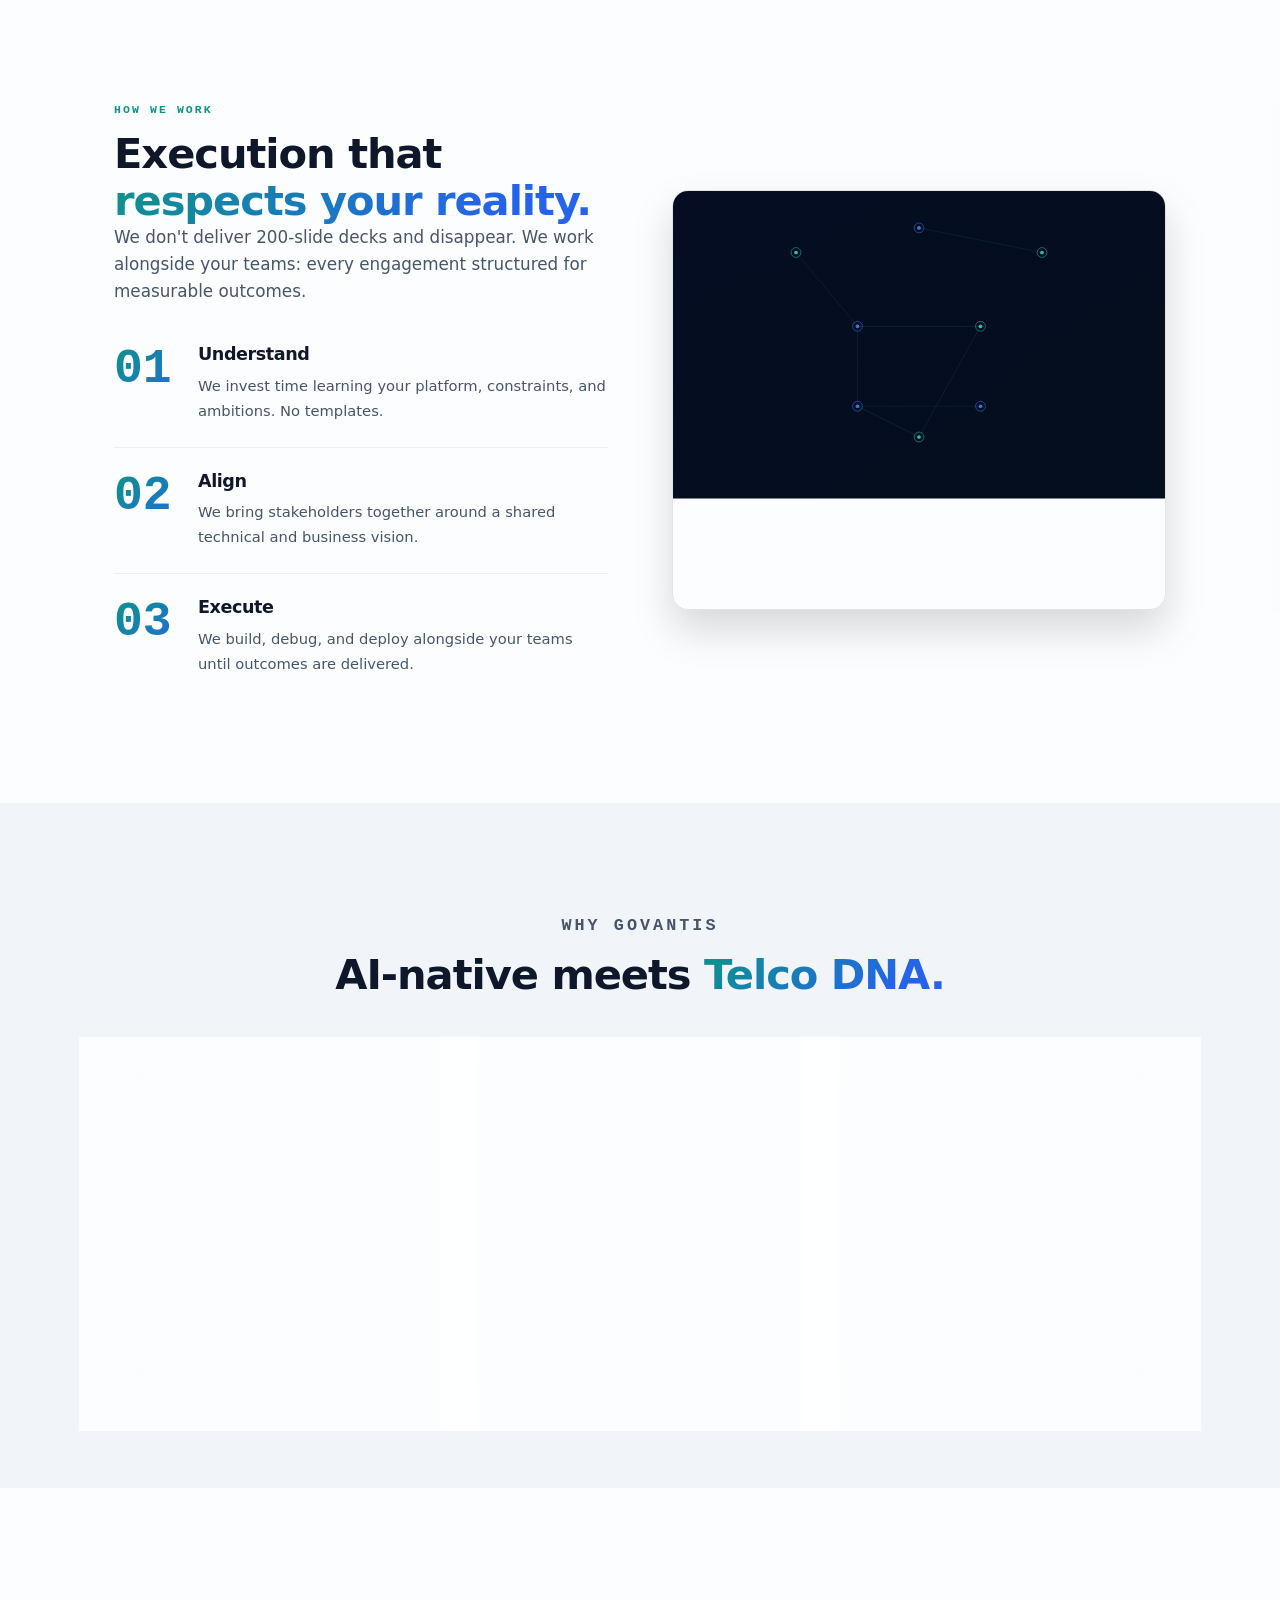
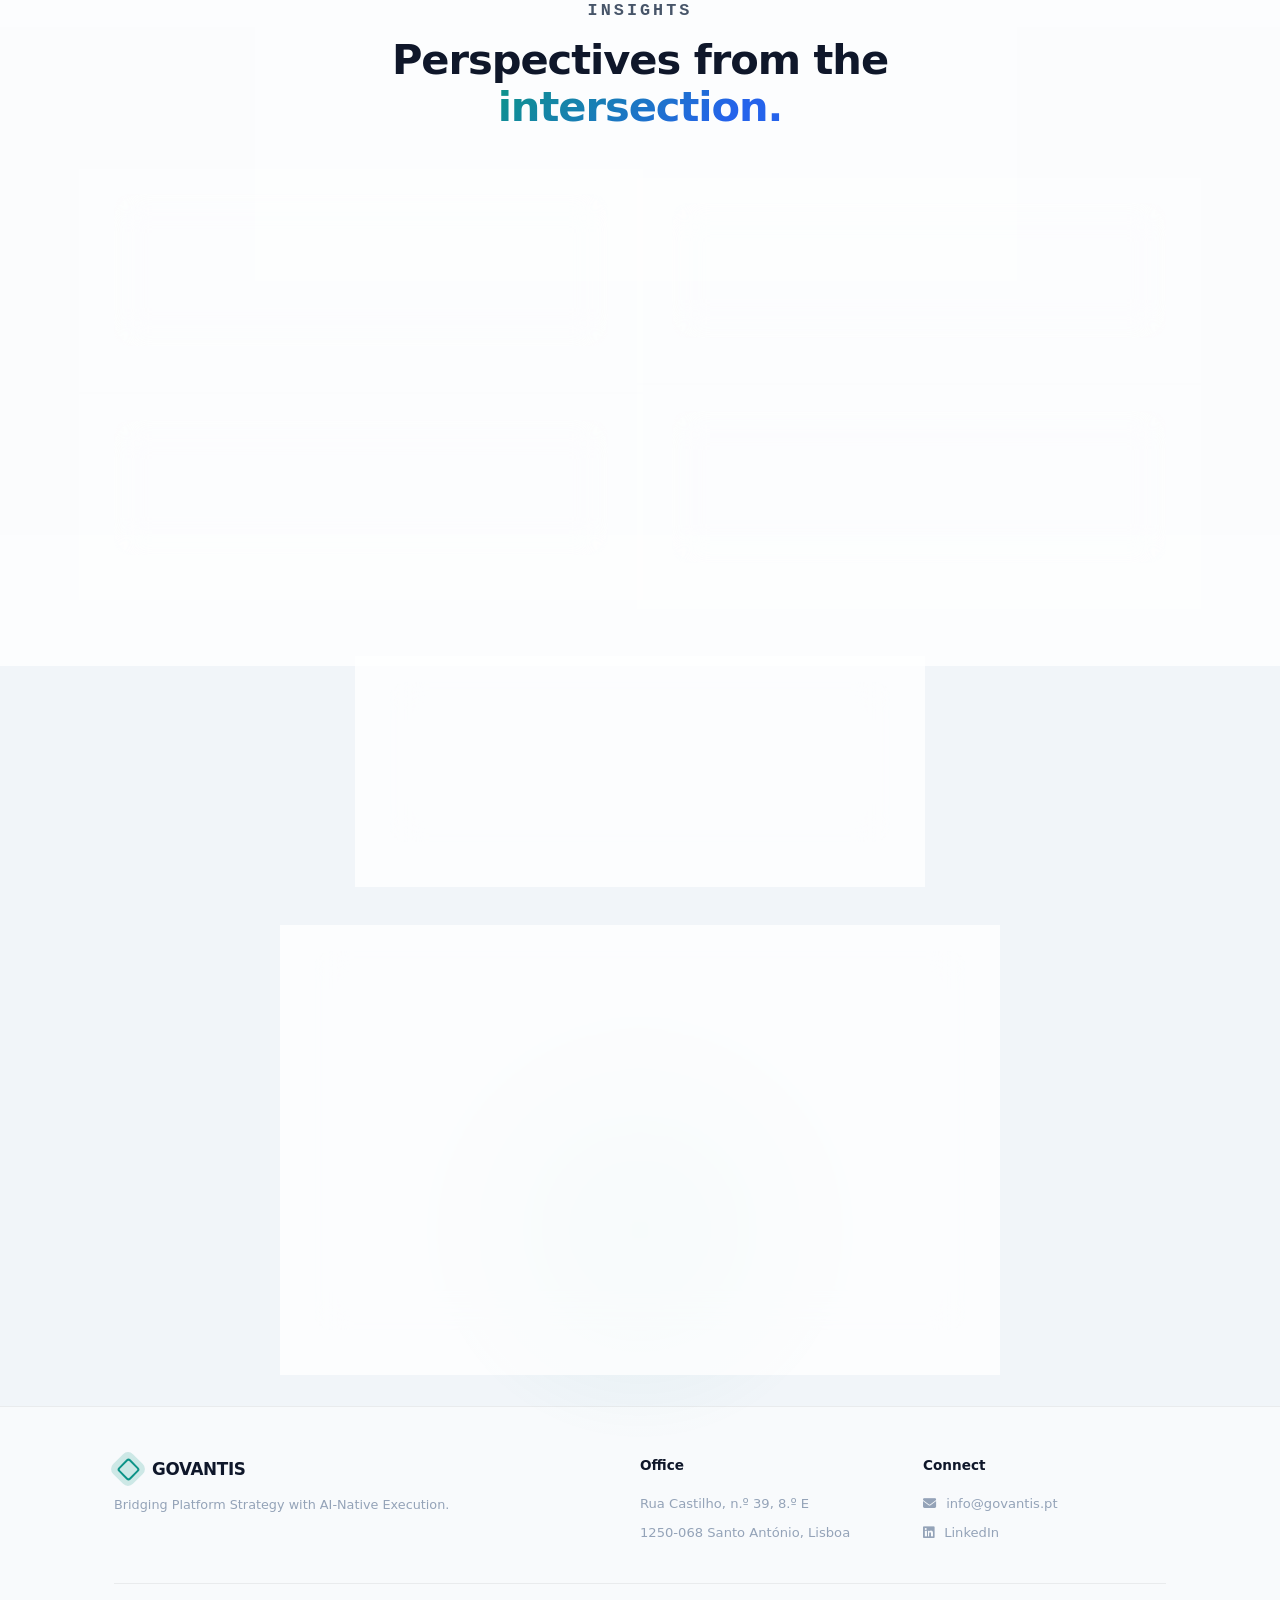
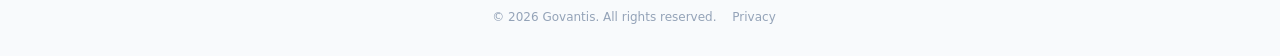
==== commit 9f509a87: "restore GLM-5.2 insight card as Coming Soon (consistent with other pending insights)" ====
--- a/index.html
+++ b/index.html
@@ -498,7 +498,10 @@
         </div>
         <div class="grid2">
             </a>
-            <div class="insight-card glass reveal" style="transition-delay:100ms;cursor:default;opacity:0.5">
+            <div class="insight-card glass reveal" style="transition-delay:0ms;cursor:default;opacity:0.5">
+<div class="tag">Coming Soon</div><h4>The GLM-5.2 Paradox — When the Best AI Can't Defend You</h4>
+</div>
+<div class="insight-card glass reveal" style="transition-delay:100ms;cursor:default;opacity:0.5">
                 <div class="tag">Coming Soon</div><h4>Deep and Fast: Product Ideation with AI</h4>
             </div>
             <div class="insight-card glass reveal" style="transition-delay:200ms;cursor:default;opacity:0.5">
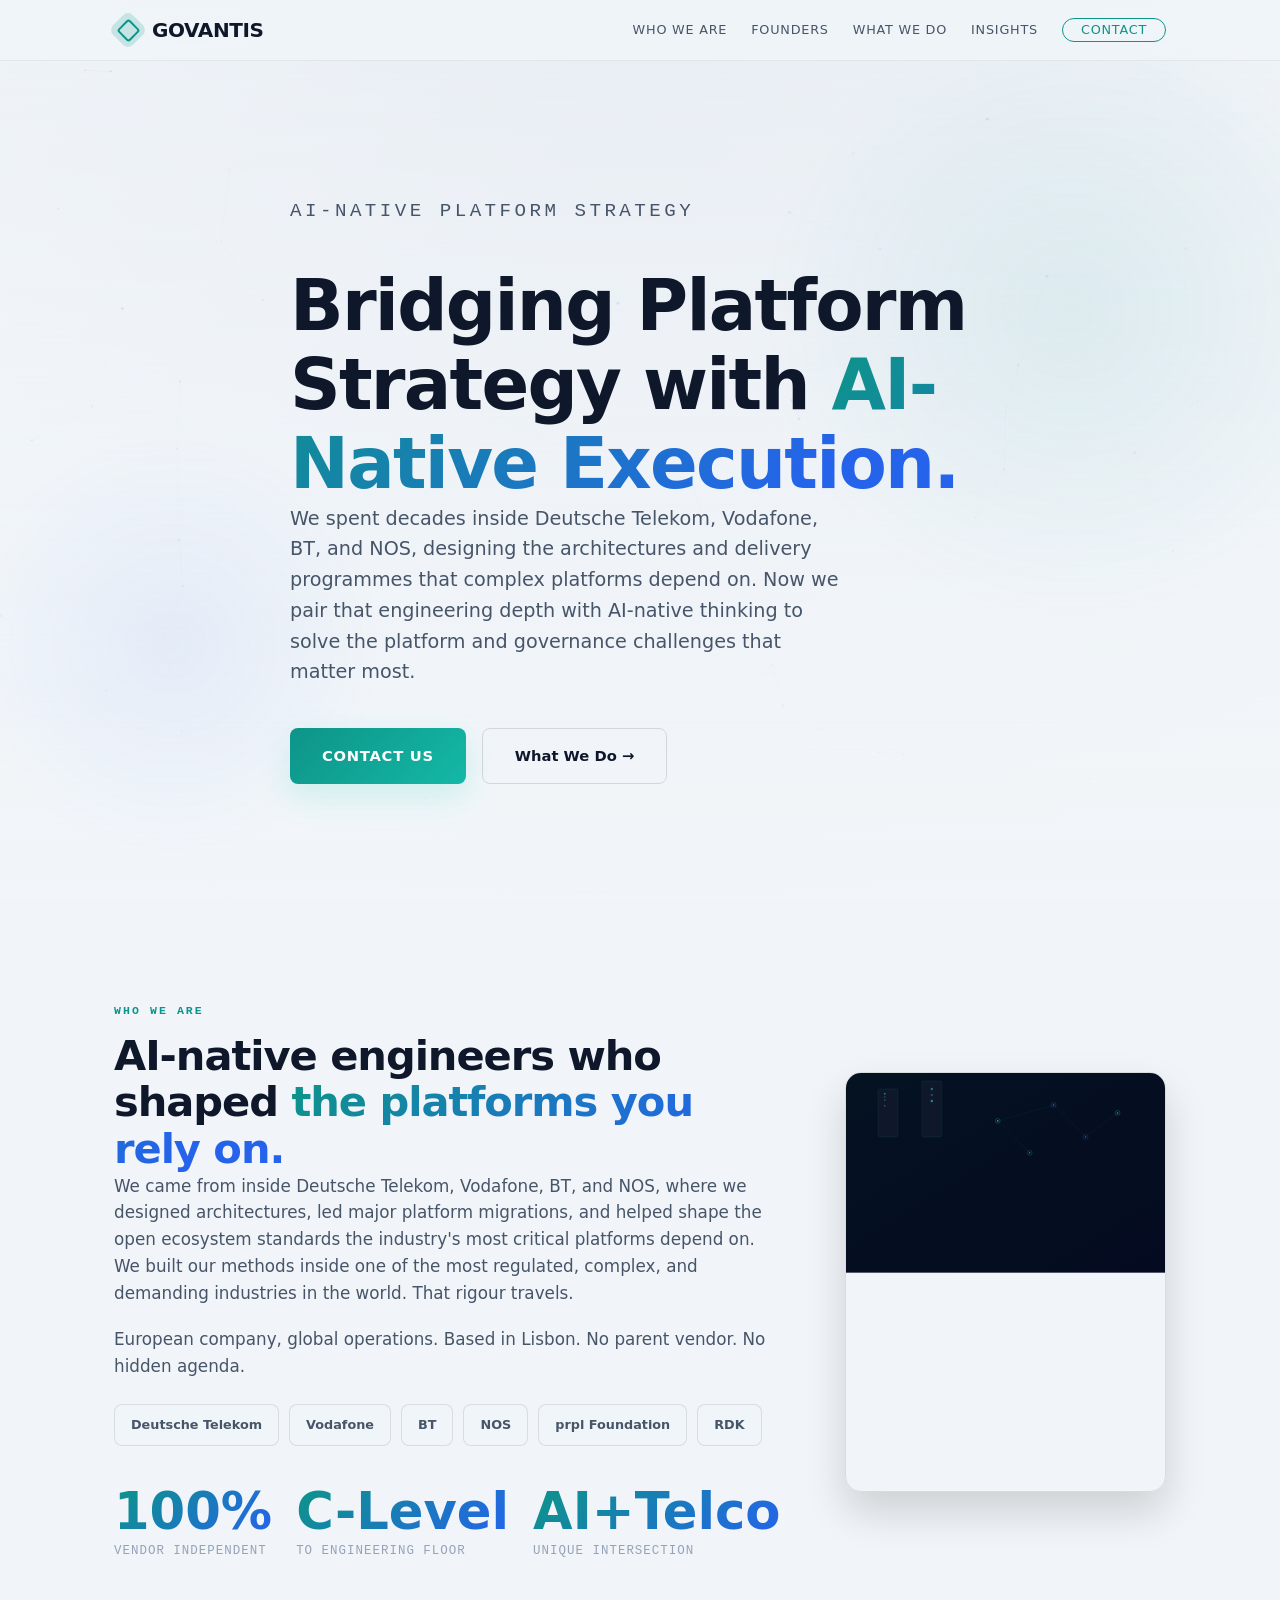
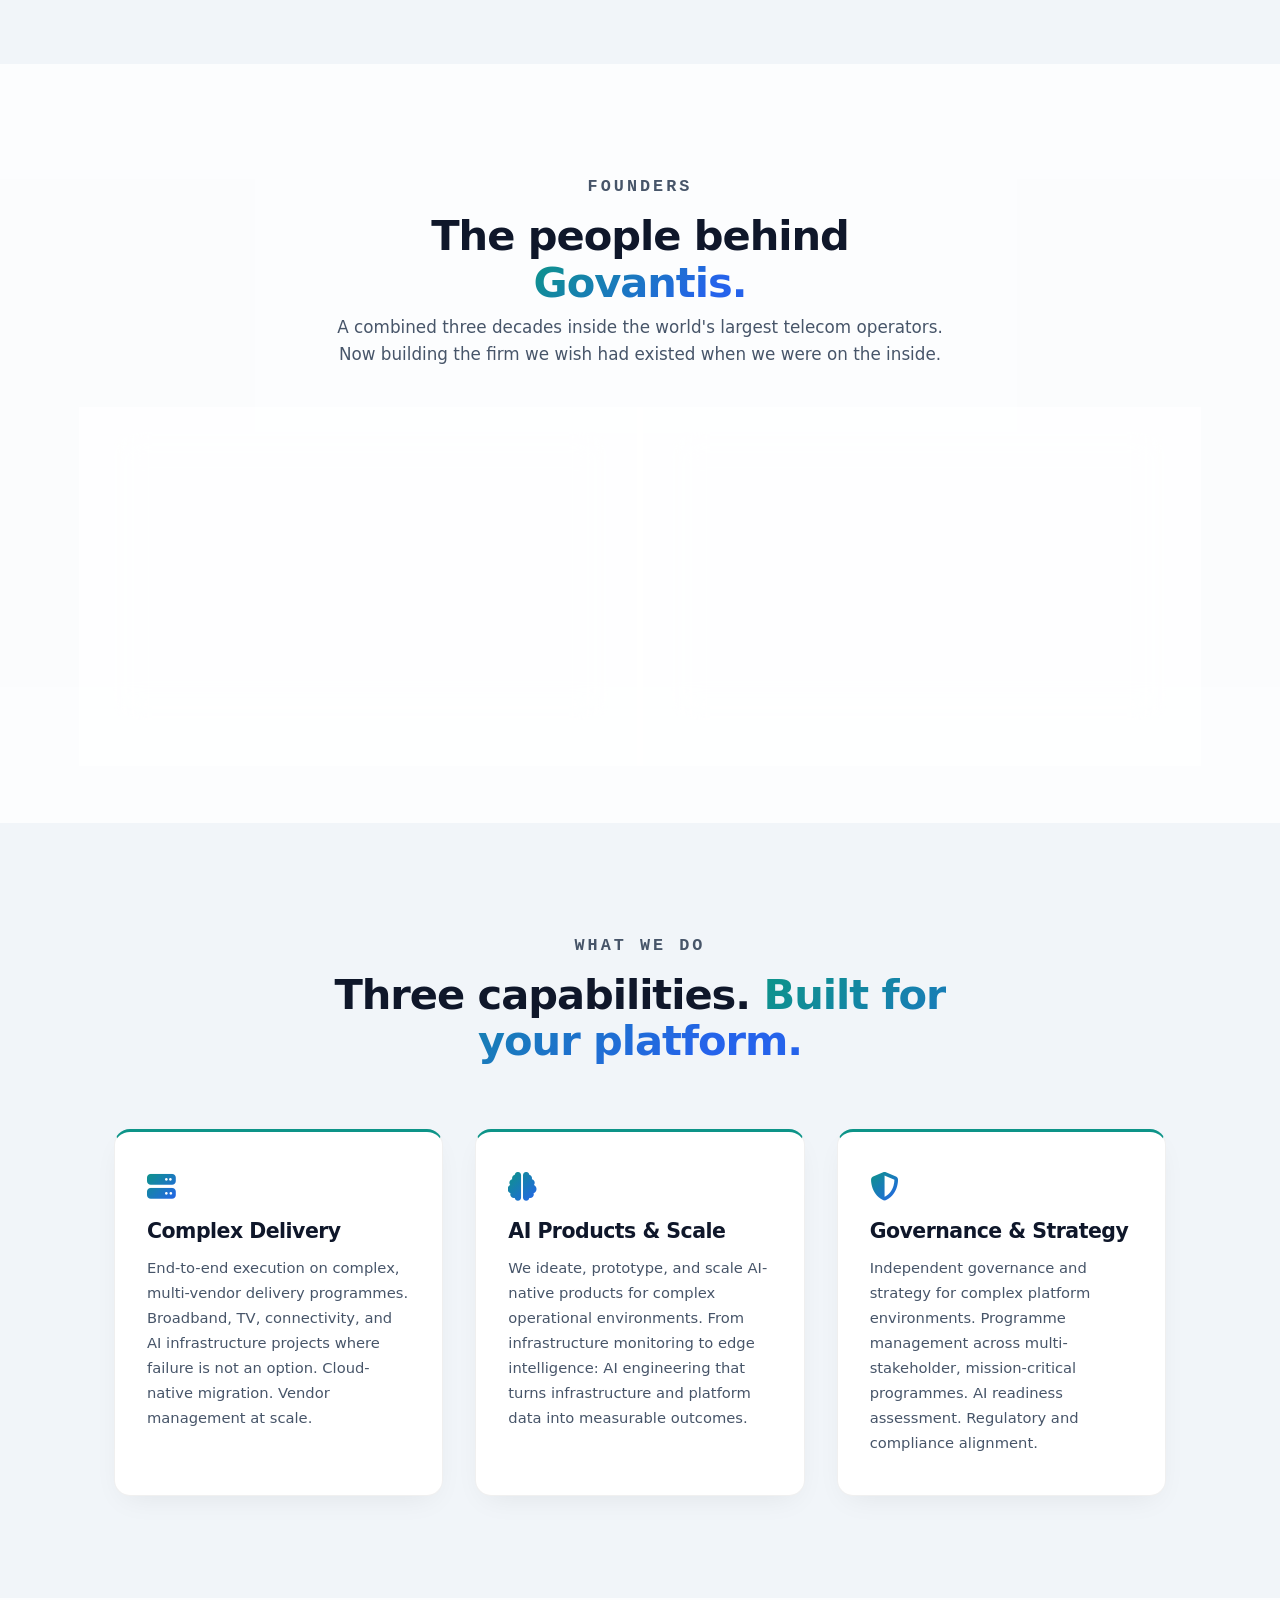
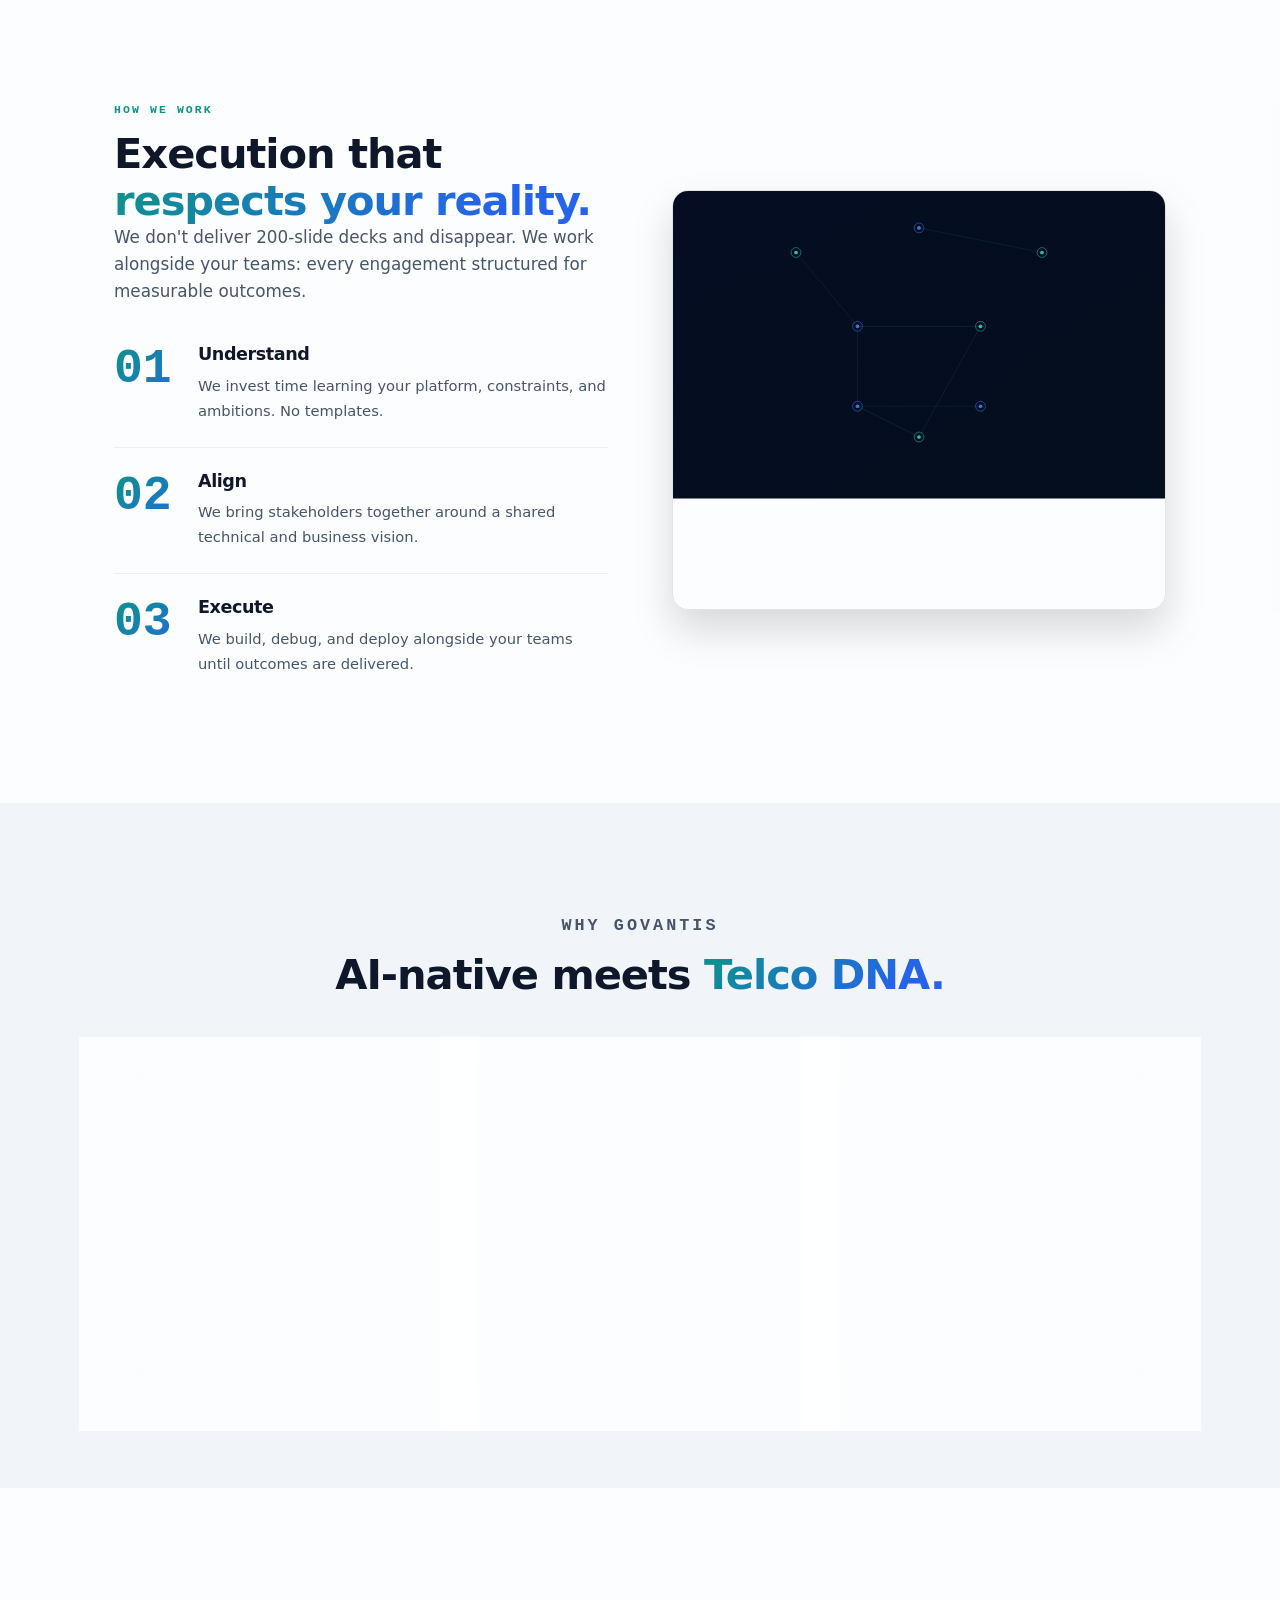
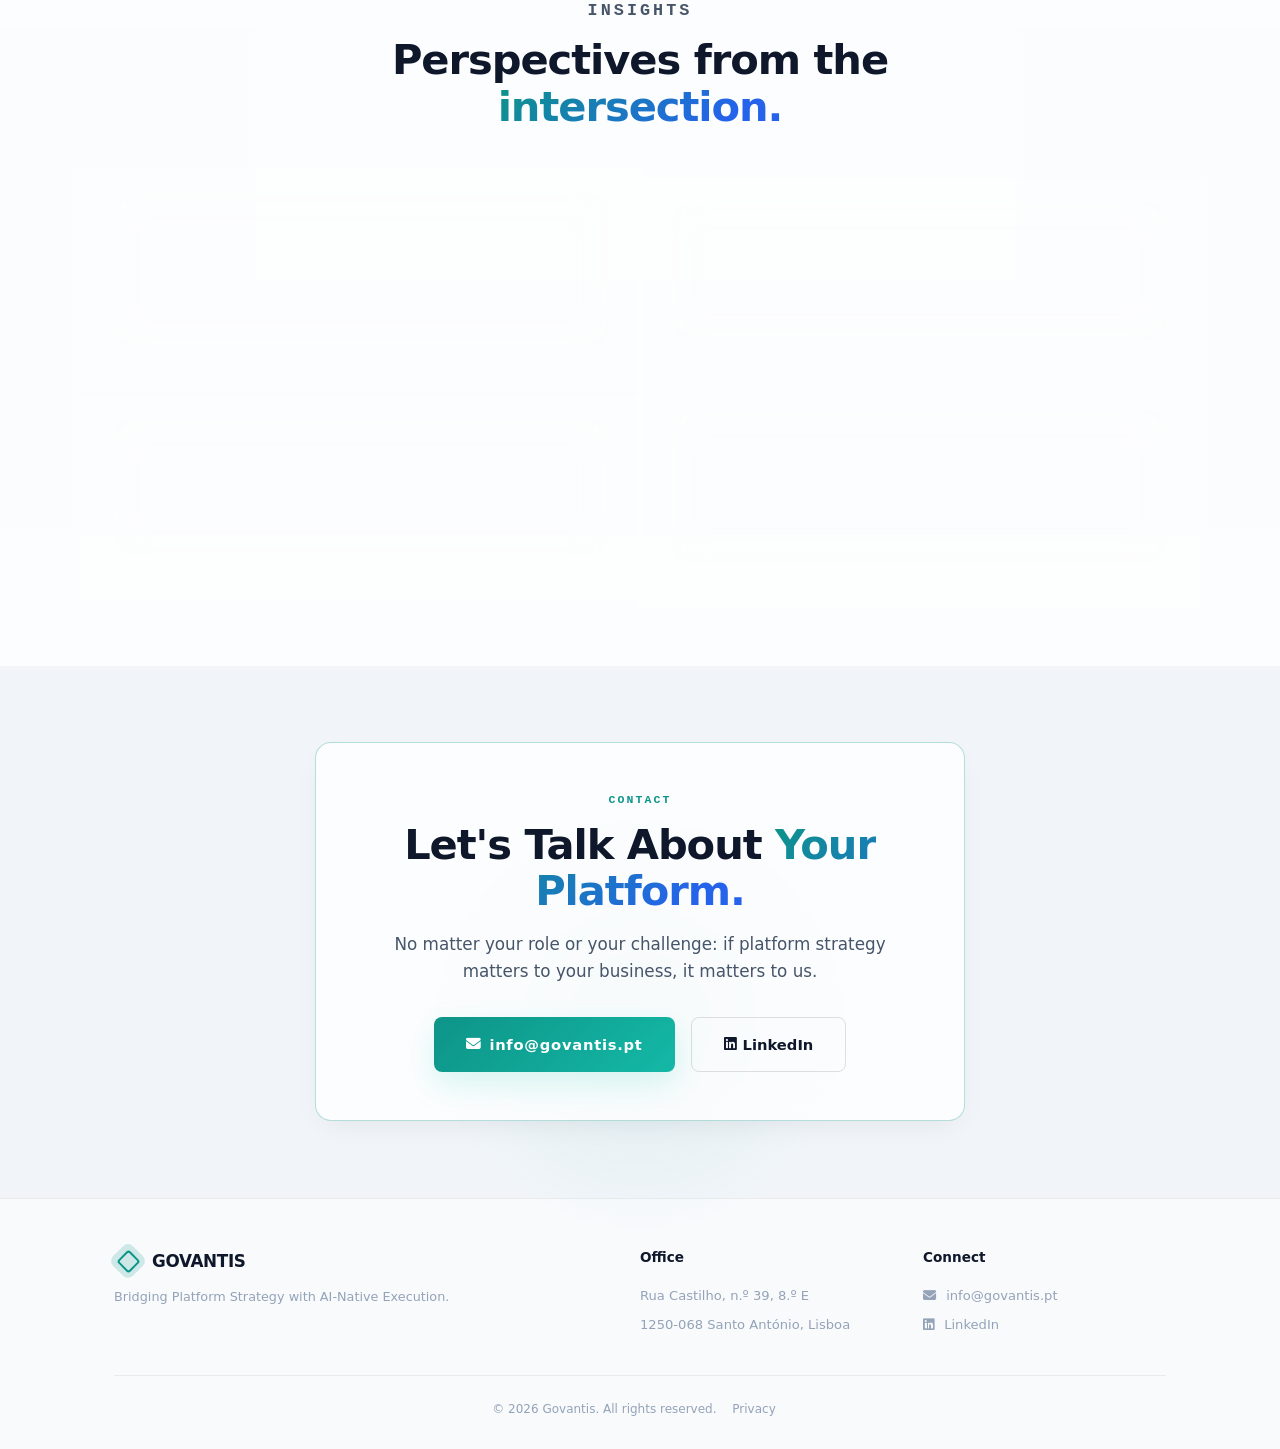
==== commit c27f2f53: "fix: remove Free Assessment card com bad link (/vendor-risk-check -> 404)" ====
--- a/index.html
+++ b/index.html
@@ -514,8 +514,6 @@
     </div>
 </section>
 
-<div style="text-align:center;padding:1rem 0 2rem"><a href="/vendor-risk-check" class="insight-card glass reveal" style="display:inline-block;max-width:500px;padding:1.5rem 2rem;text-align:center;text-decoration:none;color:inherit"><div class="tag" style="margin-bottom:0.75rem">Free Assessment</div><h4 style="font-size:1.125rem;color:var(--text);margin-bottom:0.5rem">Assess Your AI Vendor Risk →</h4><p style="font-size:0.85rem;color:var(--text3)">5-minute assessment of your exposure to vendor lock-in, guardrail lockout, and sovereign capability gaps.</p></a></div>
-
 <section id="contact" class="cta">
     <div class="container reveal">
         <div class="cta-card glass">
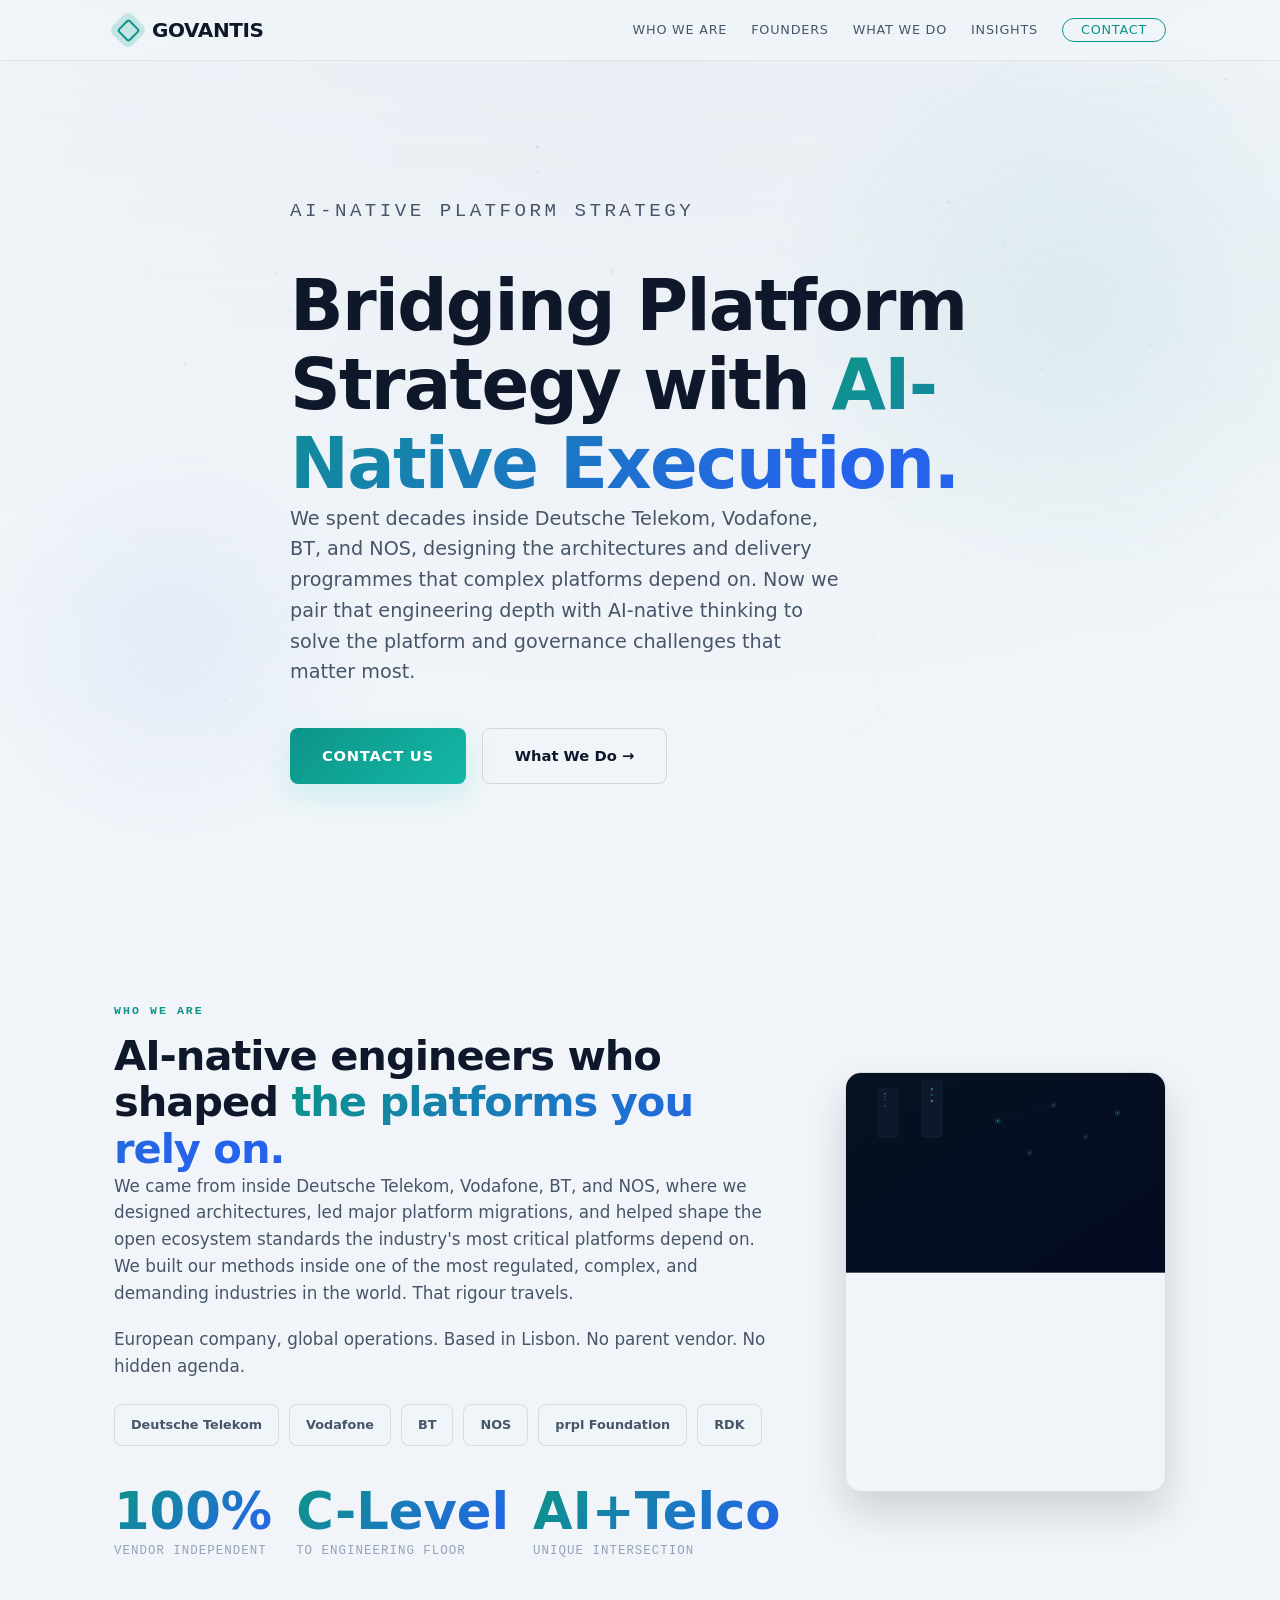
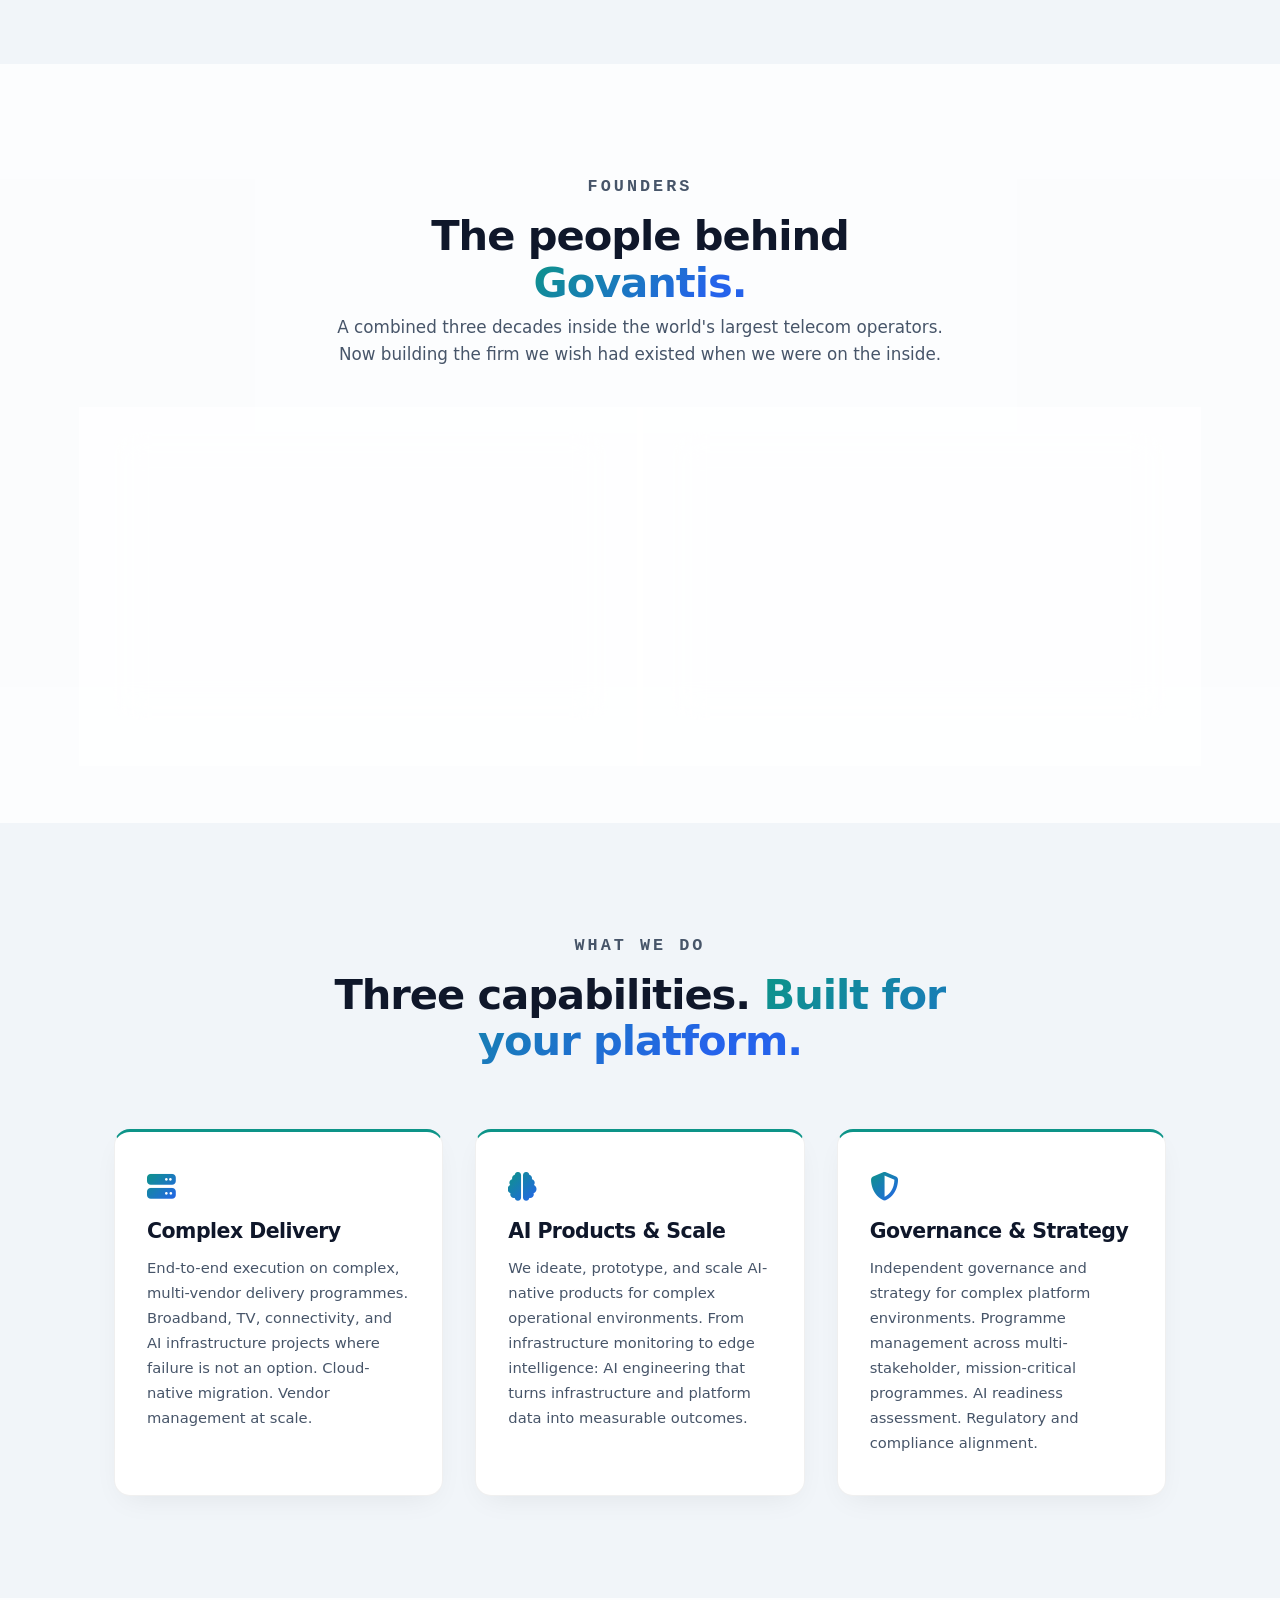
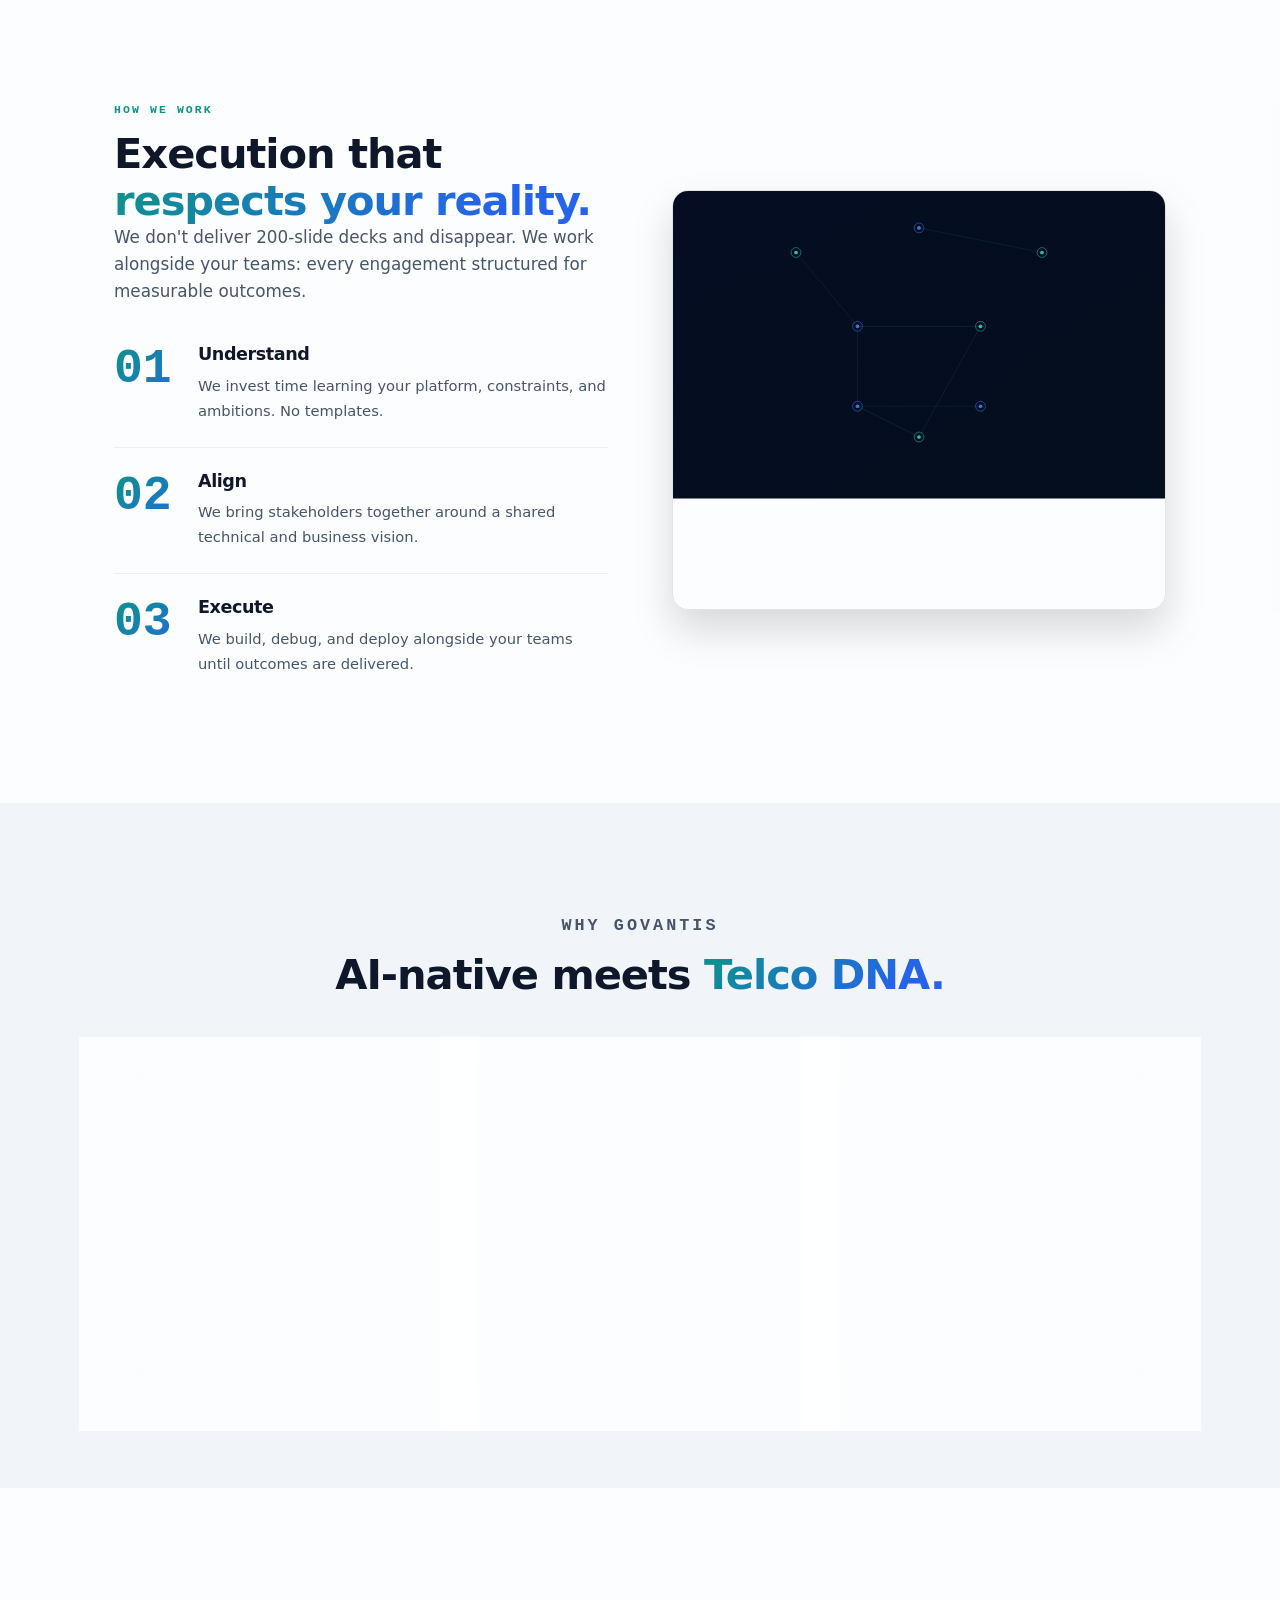
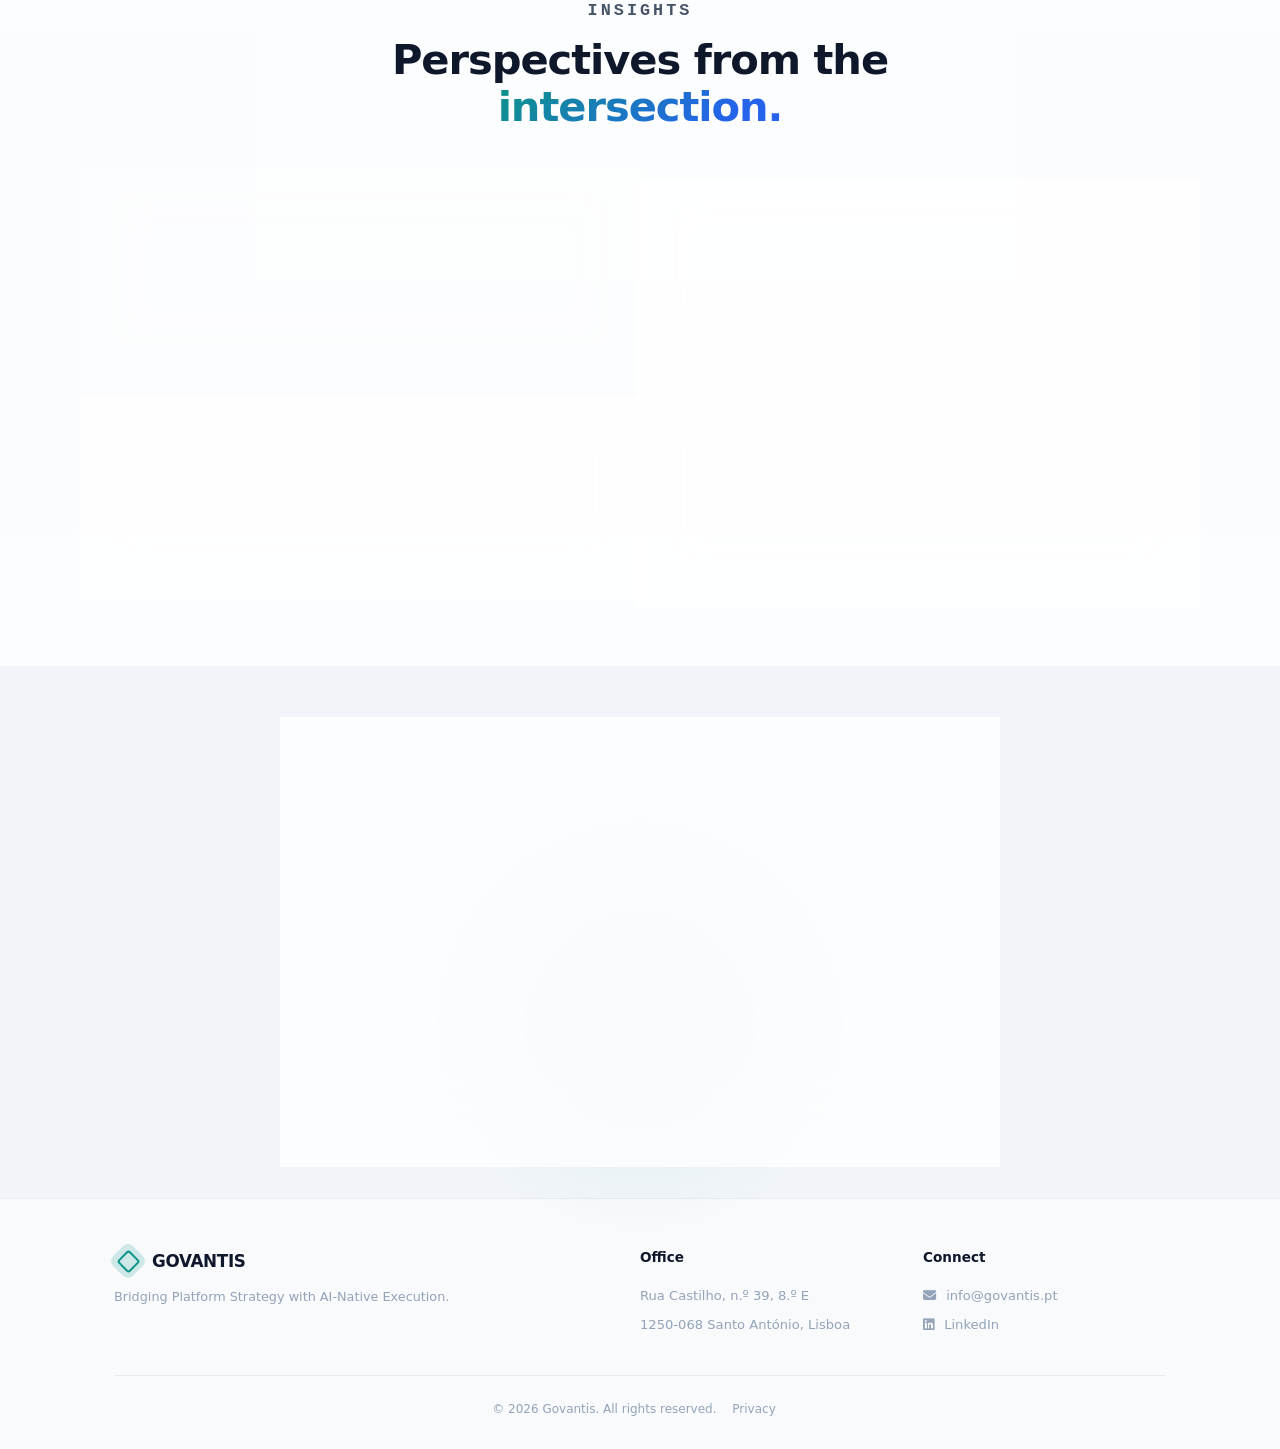
==== commit 094dd4fe: "feat(insights): 3 cards passam a link dos whitepapers (06/07/08) Deep and Fast / Platform Governance" ====
--- a/index.html
+++ b/index.html
@@ -501,15 +501,15 @@
             <div class="insight-card glass reveal" style="transition-delay:0ms;cursor:default;opacity:0.5">
 <div class="tag">Coming Soon</div><h4>The GLM-5.2 Paradox — When the Best AI Can't Defend You</h4>
 </div>
-<div class="insight-card glass reveal" style="transition-delay:100ms;cursor:default;opacity:0.5">
+<a class="insight-card glass reveal" href="whitepapers/06-deep-and-fast-product-ideation.pdf" target="_blank" rel="noopener" style="transition-delay:100ms">
                 <div class="tag">Coming Soon</div><h4>Deep and Fast: Product Ideation with AI</h4>
-            </div>
-            <div class="insight-card glass reveal" style="transition-delay:200ms;cursor:default;opacity:0.5">
+            </a>
+            <a class="insight-card glass reveal" href="whitepapers/07-platform-governance-age-of-ai.pdf" target="_blank" rel="noopener" style="transition-delay:200ms">
                 <div class="tag">Coming Soon</div><h4>Platform Governance in the Age of AI</h4>
-            </div>
-            <div class="insight-card glass reveal" style="transition-delay:300ms;cursor:default;opacity:0.5">
+            </a>
+            <a class="insight-card glass reveal" href="whitepapers/08-poc-to-production.pdf" target="_blank" rel="noopener" style="transition-delay:300ms">
                 <div class="tag">Coming Soon</div><h4>From Proof-of-Concept to Production: Why Most AI Deployments Stall</h4>
-            </div>
+            </a>
         </div>
     </div>
 </section>
